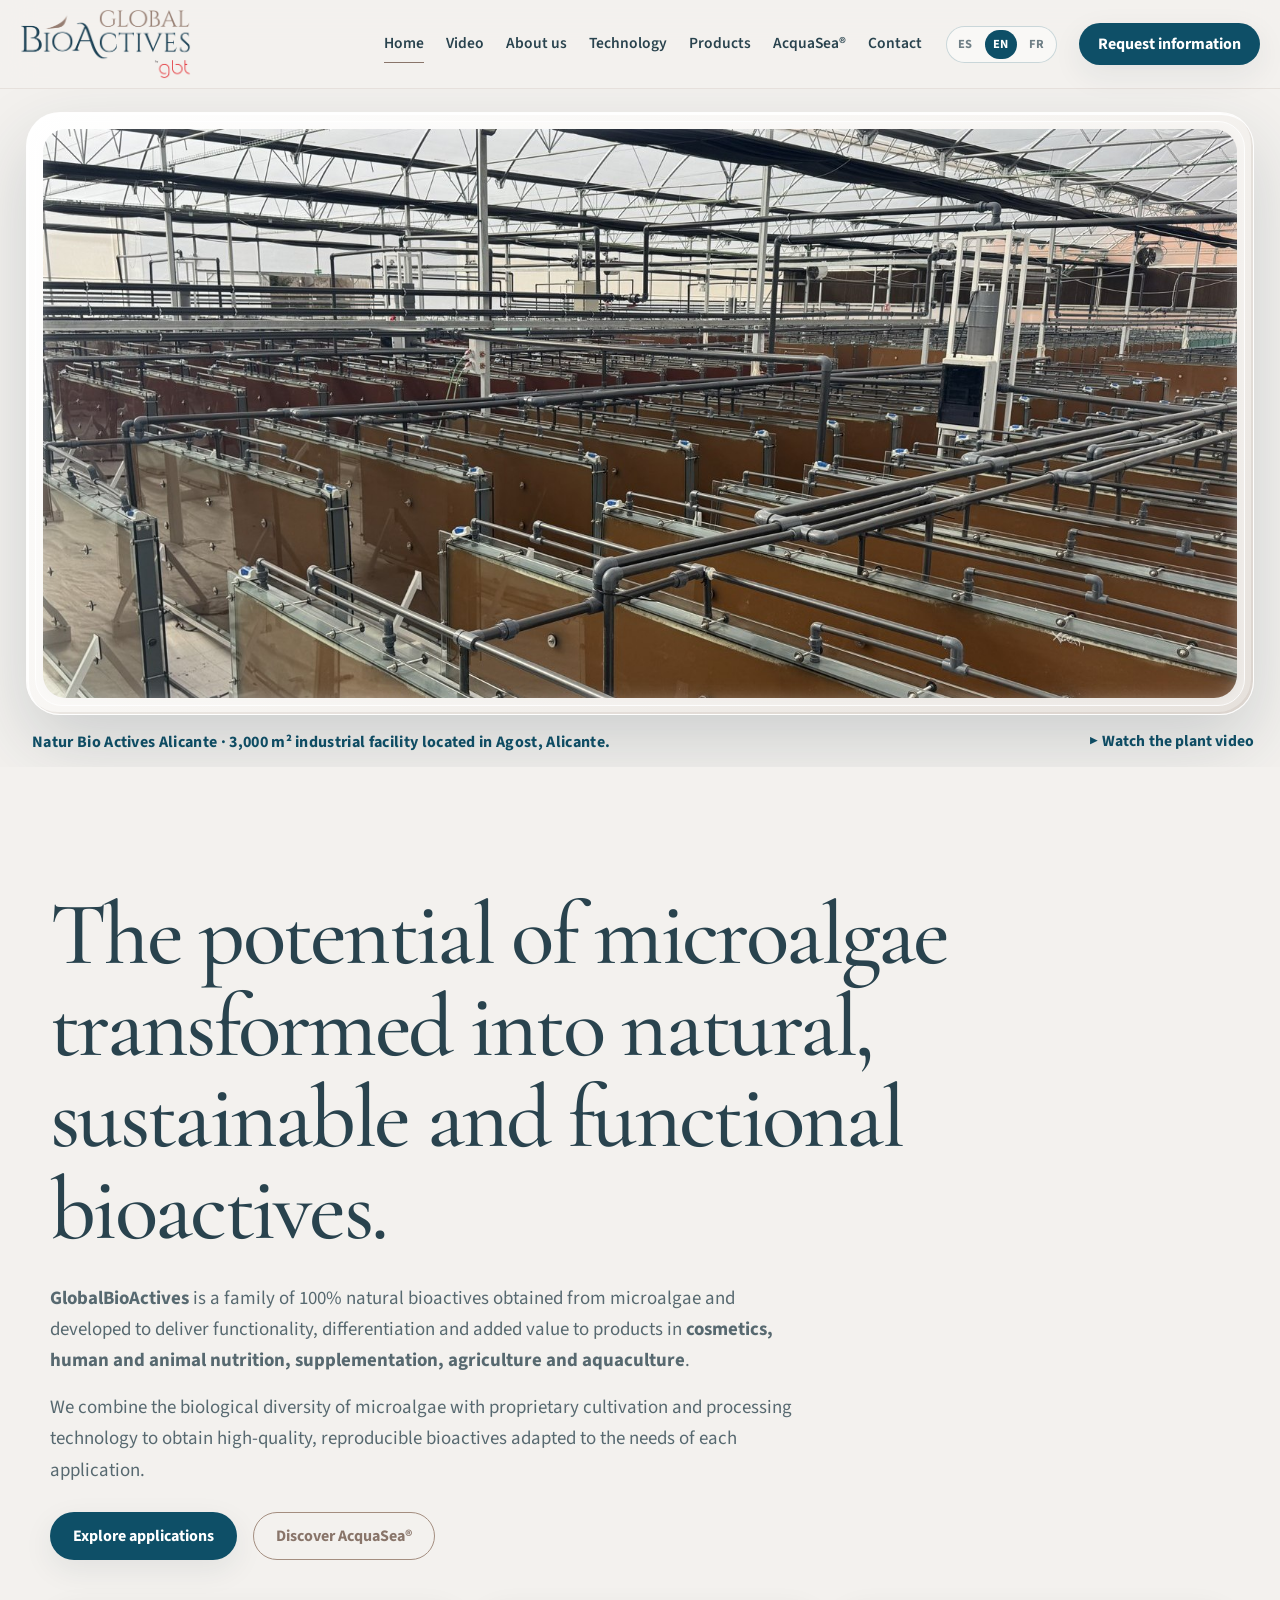
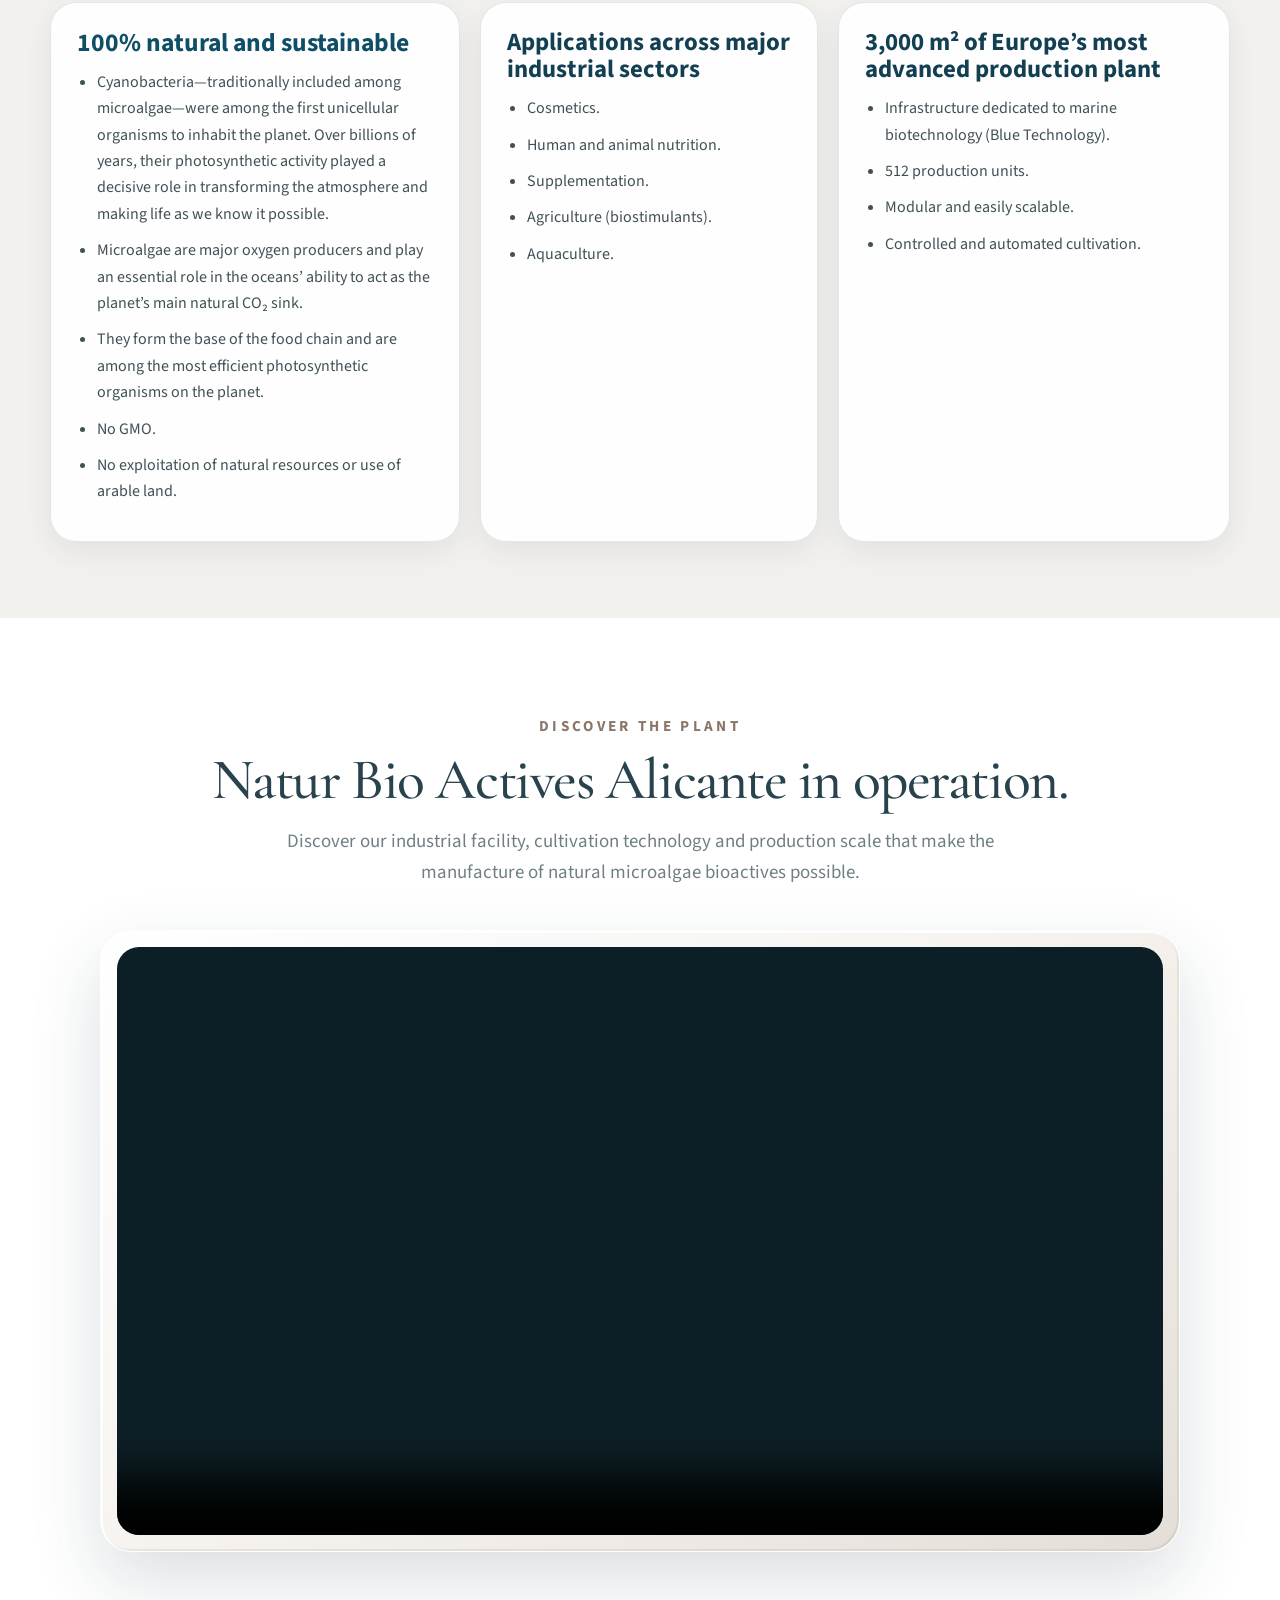
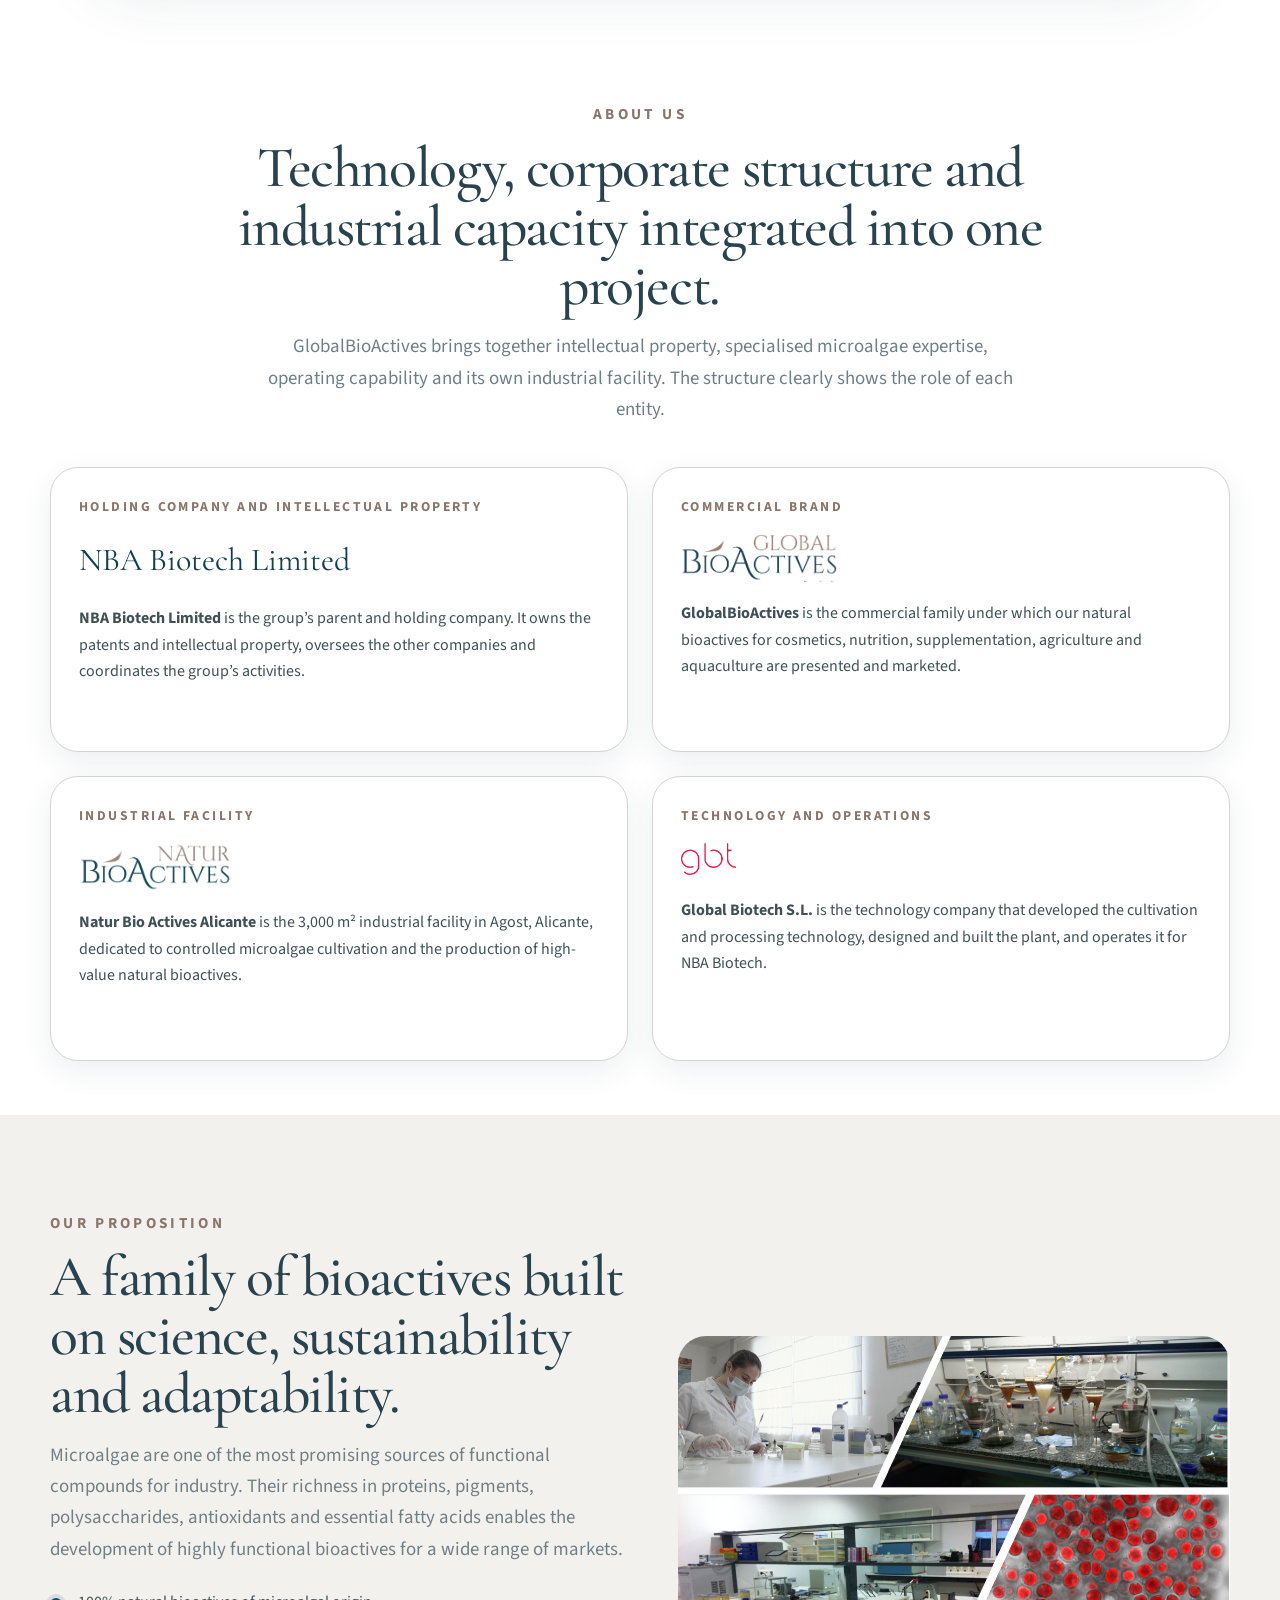
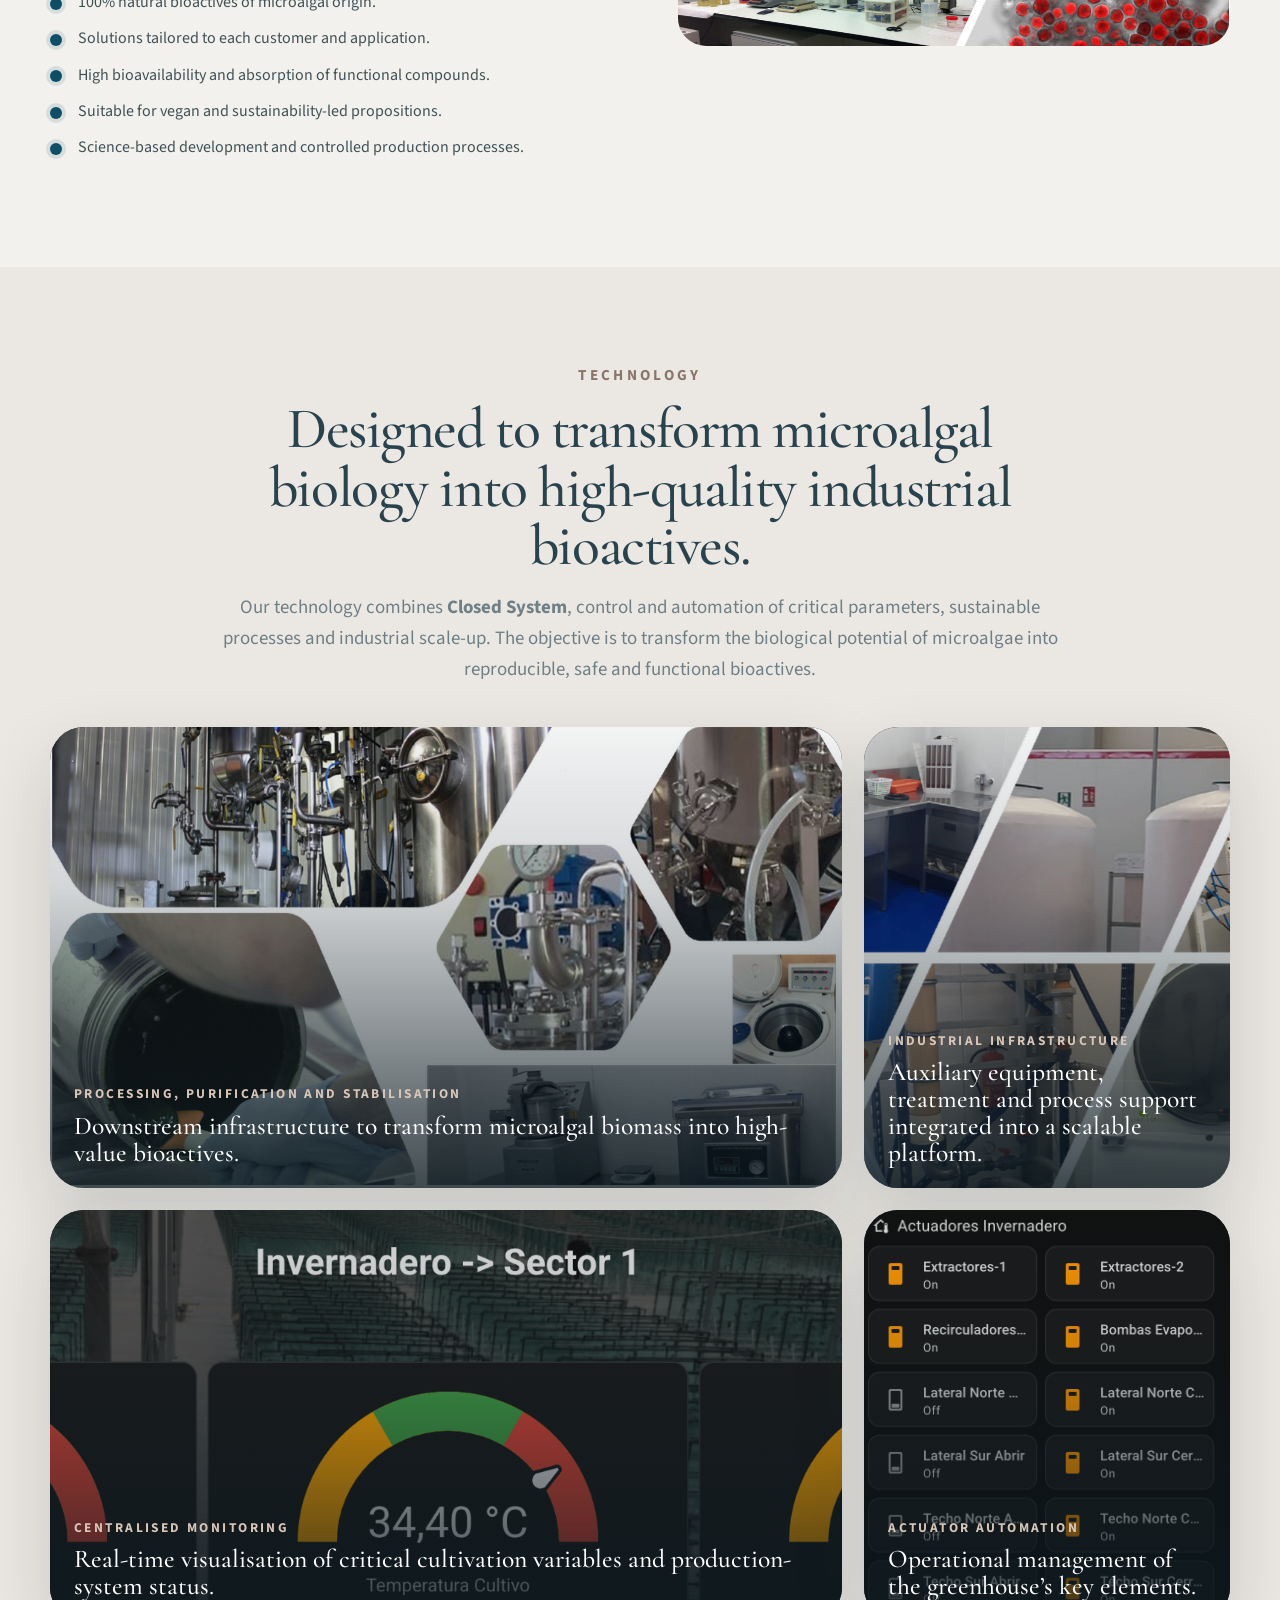
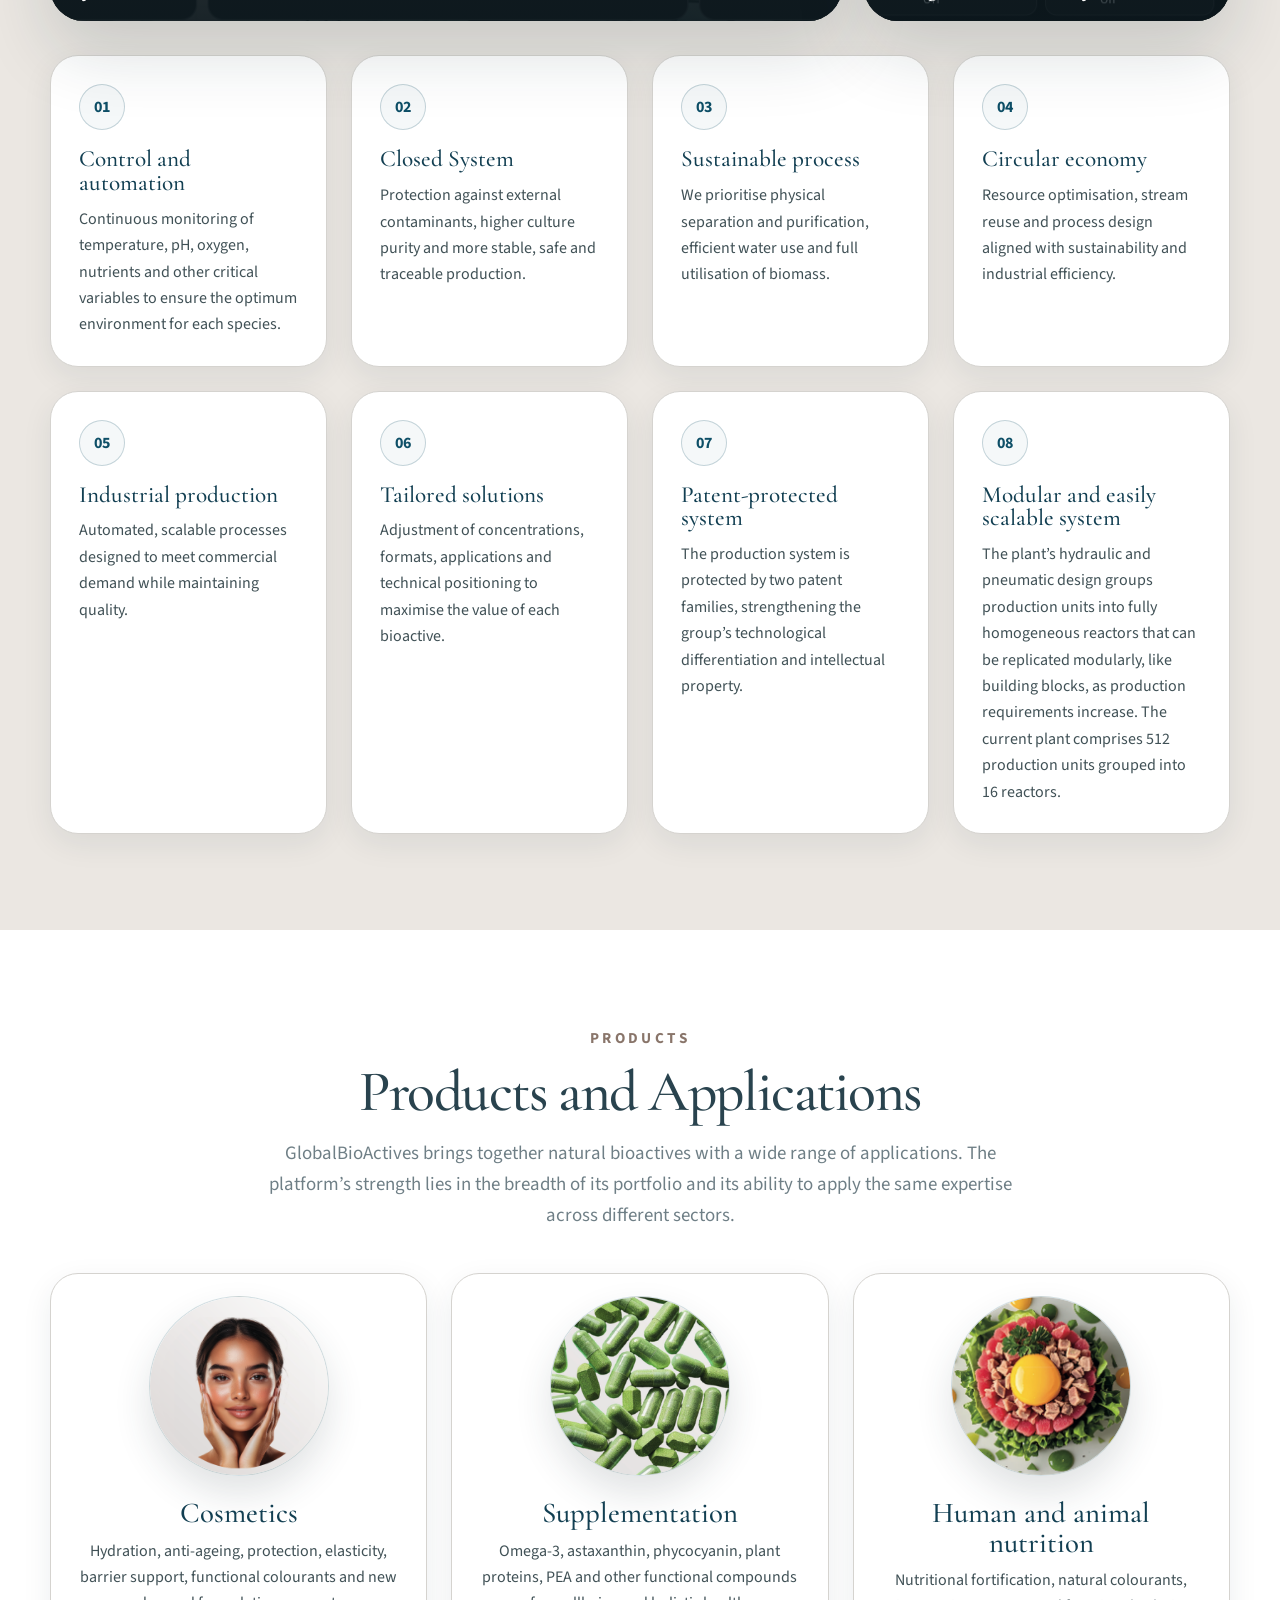
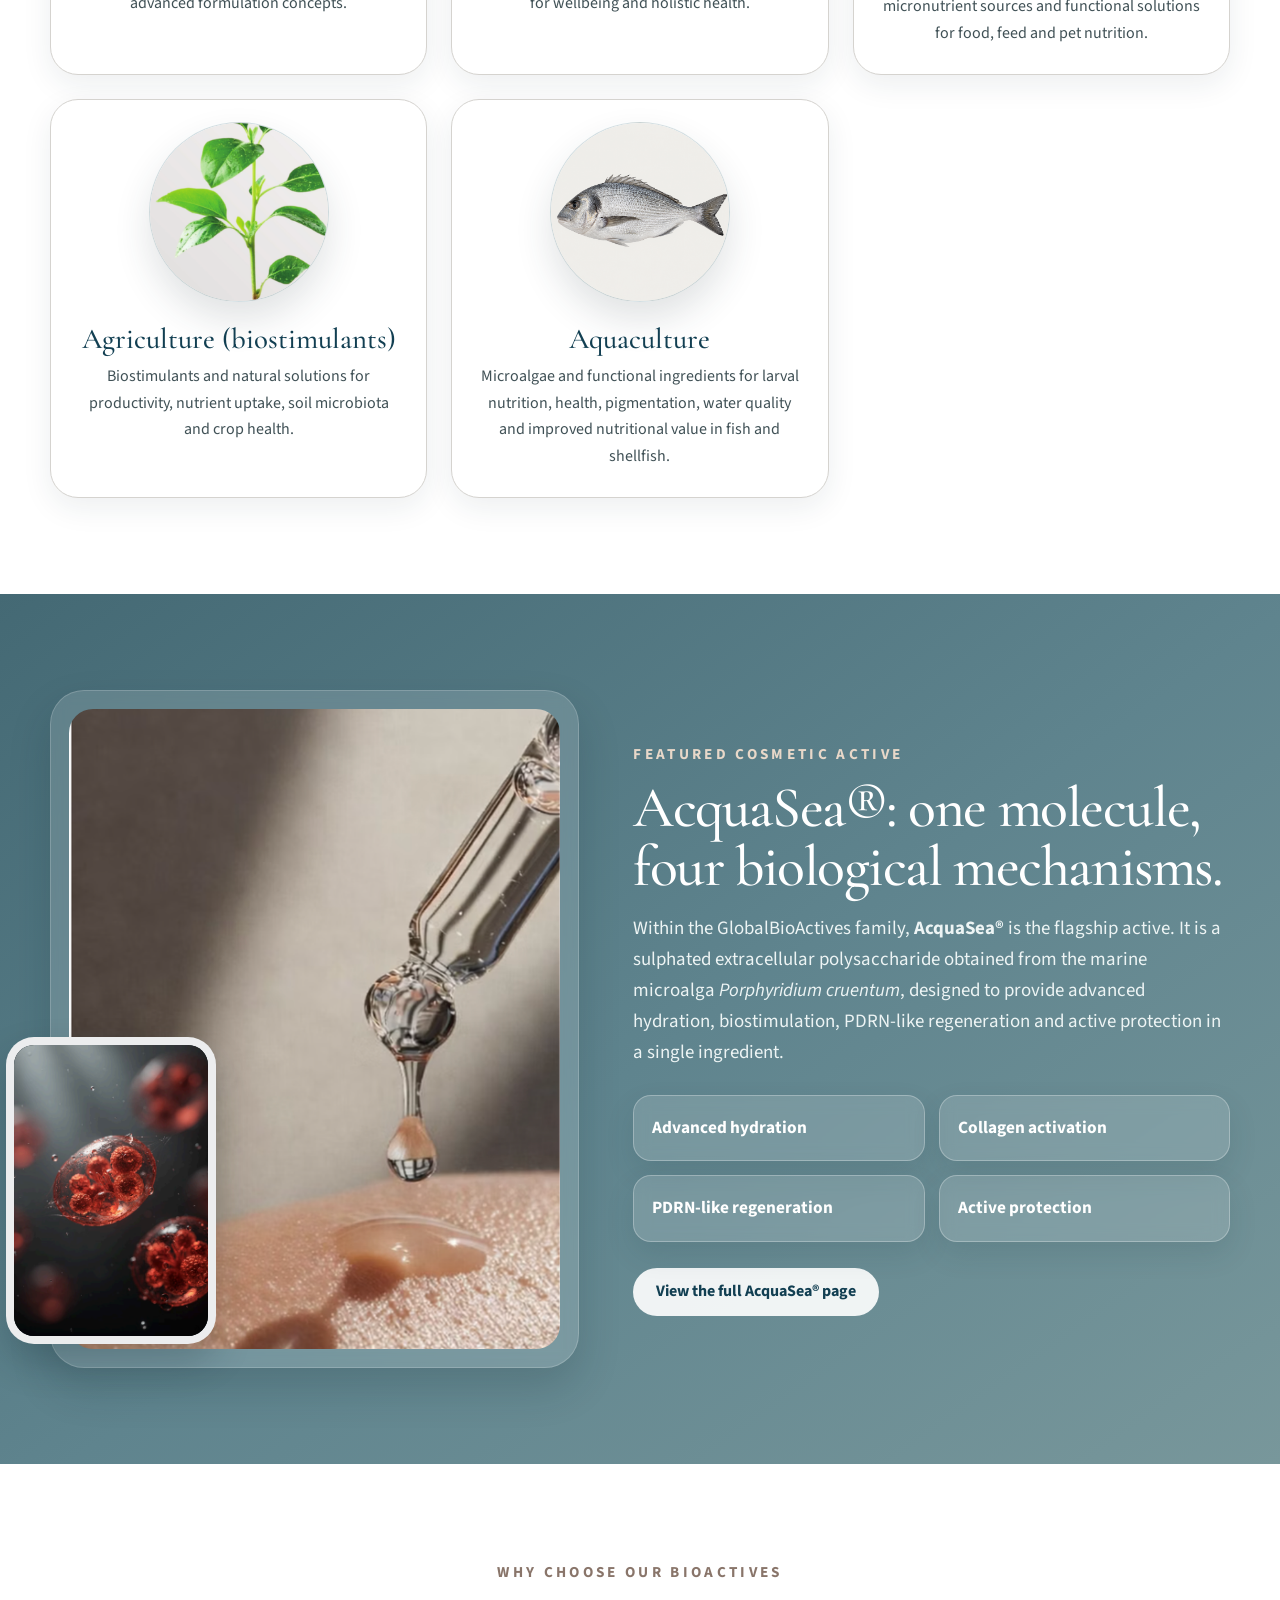
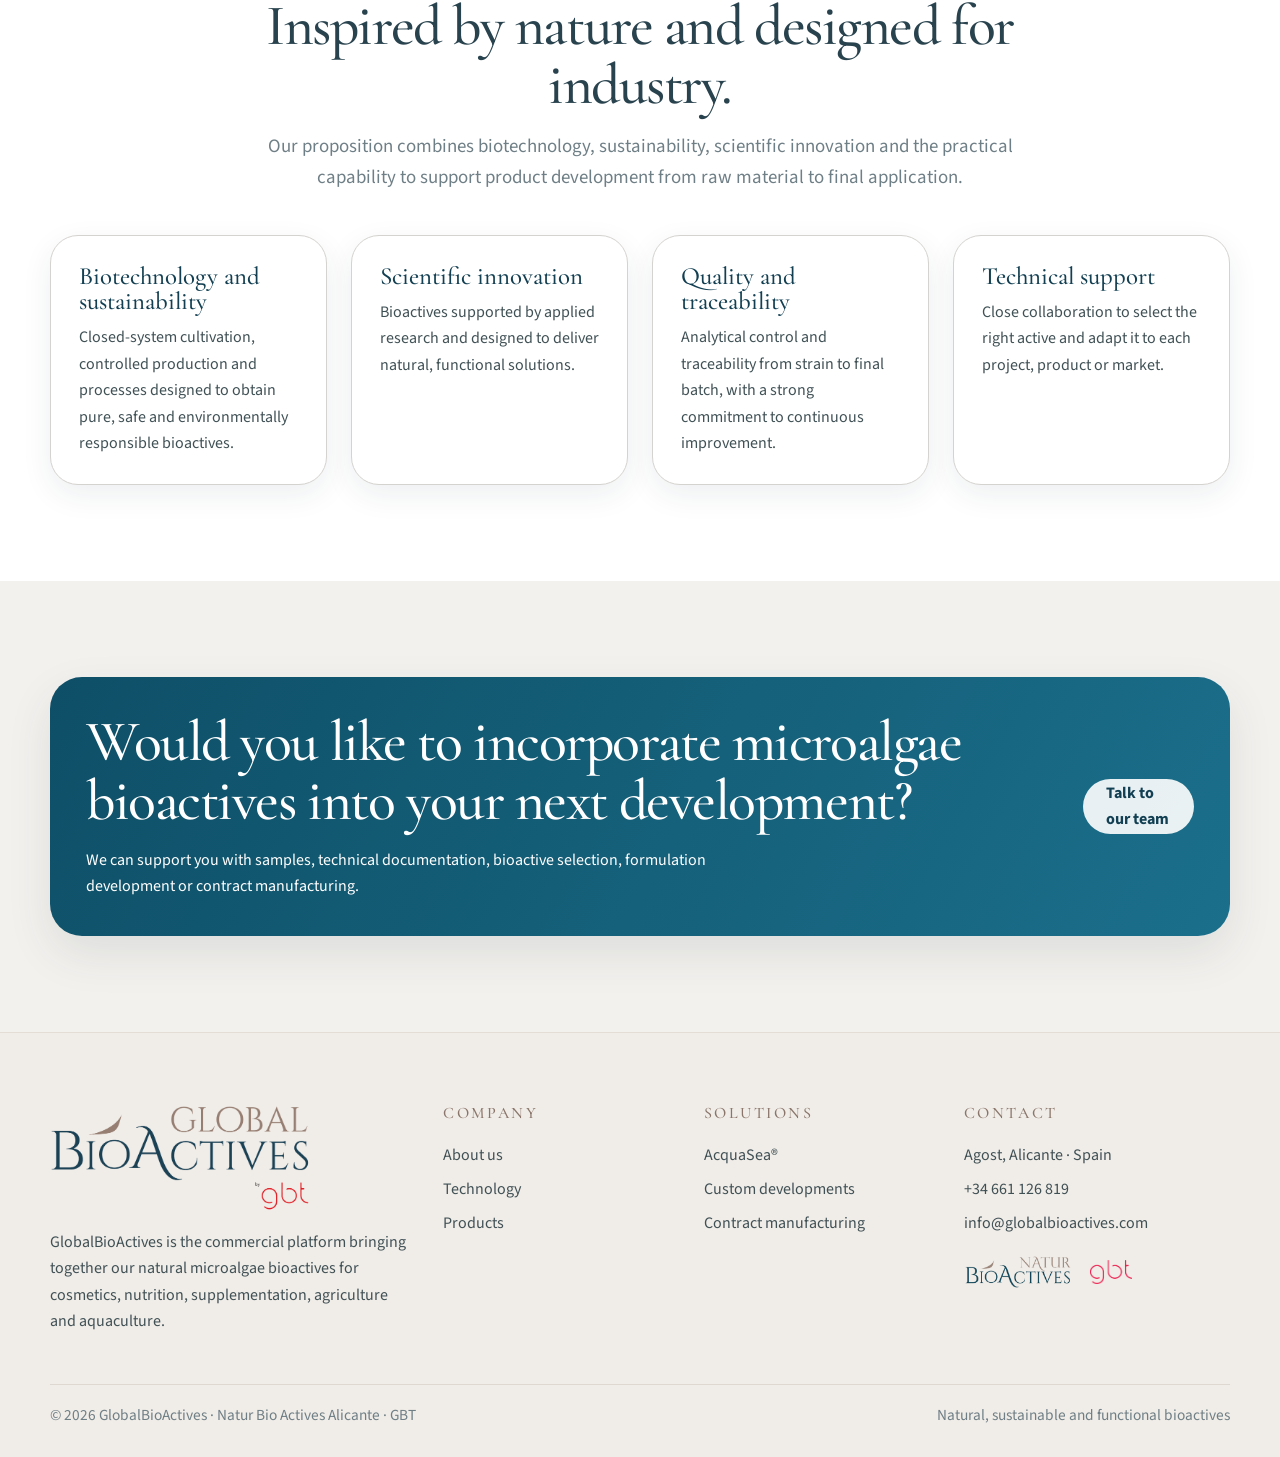
==== en/index.html @ 3f1a665c "Add files via upload" ====
<!DOCTYPE html>

<html lang="en">
<head>
<meta charset="utf-8"/>
<meta content="width=device-width,initial-scale=1" name="viewport"/>
<title>GlobalBioActives | Natural microalgae bioactives</title>
<meta content="GlobalBioActives is a family of 100% natural microalgae bioactives for cosmetics, nutrition, supplementation, agriculture and aquaculture." name="description"/>
<link href="https://fonts.googleapis.com" rel="preconnect"/>
<link crossorigin="" href="https://fonts.gstatic.com" rel="preconnect"/>
<link href="https://fonts.googleapis.com/css2?family=Cormorant+Garamond:wght@400;500;600;700&amp;family=Source+Sans+3:wght@300;400;600;700&amp;display=swap" rel="stylesheet"/>
<link href="../styles.css" rel="stylesheet"/>
<link href="../index.html" hreflang="es" rel="alternate"/><link href="../en/index.html" hreflang="en" rel="alternate"/><link href="../fr/index.html" hreflang="fr" rel="alternate"/></head>
<body>
<header class="site-header">
<div class="nav-wrap">
<a aria-label="GlobalBioActives" class="logo" href="index.html">
<img alt="GlobalBioActives by GBT" src="../assets/logo-globalbioactives.png"/>
</a>
<button aria-label="Abrir menú" class="menu-toggle"><span></span><span></span><span></span></button>
<nav class="main-nav">
<a class="active" href="index.html">Home</a>
<a href="#video-planta">Video</a>
<a href="#quienes-somos">About us</a>
<a href="#tecnologia">Technology</a>
<a href="#aplicaciones">Products</a>
<a href="cosmetica.html">AcquaSea®</a>
<a href="contacto.html">Contact</a>
<div aria-label="Language selector" class="language-switcher"><a href="../index.html">ES</a><a class="active-lang" href="../en/index.html">EN</a><a href="../fr/index.html">FR</a></div><a class="btn btn-primary nav-cta" href="contacto.html">Request information</a>
</nav>
</div>
</header>
<main>
<section aria-label="Natur Bio Actives Alicante" class="opening-photo">
<div class="opening-photo-wrap">
<figure class="opening-figure">
<div class="opening-photo-frame">
<img alt="Vista general de la planta Natur Bio Actives Alicante" src="../img/planta-1-wide.jpg"/>
</div>
<figcaption class="opening-photo-note"><span class="opening-photo-label">Natur Bio Actives Alicante · 3,000 m² industrial facility located in Agost, Alicante.</span><a class="video-link" href="#video-planta">▶ Watch the plant video</a></figcaption>
</figure>
</div>
</section>
<section class="hero">
<div class="hero-inner">
<div class="hero-copy">
<h1>The potential of microalgae transformed into natural, sustainable and functional bioactives.</h1>
<p class="lead"><strong>GlobalBioActives</strong> is a family of 100% natural bioactives obtained from microalgae and developed to deliver functionality, differentiation and added value to products in <strong>cosmetics, human and animal nutrition, supplementation, agriculture and aquaculture</strong>.</p>
<p class="lead">We combine the biological diversity of microalgae with proprietary cultivation and processing technology to obtain high-quality, reproducible bioactives adapted to the needs of each application.</p>
<div class="hero-actions">
<a class="btn btn-primary" href="#aplicaciones">Explore applications</a>
<a class="btn btn-outline-dark" href="cosmetica.html">Discover AcquaSea®</a>
</div>
</div>
<div class="hero-summary">
<article class="summary-card"><h3 class="summary-title summary-title-sans">100% natural and sustainable</h3><ul><li>Cyanobacteria—traditionally included among microalgae—were among the first unicellular organisms to inhabit the planet. Over billions of years, their photosynthetic activity played a decisive role in transforming the atmosphere and making life as we know it possible.</li><li>Microalgae are major oxygen producers and play an essential role in the oceans’ ability to act as the planet’s main natural CO₂ sink.</li><li>They form the base of the food chain and are among the most efficient photosynthetic organisms on the planet.</li><li>No GMO.</li><li>No exploitation of natural resources or use of arable land.</li></ul></article>
<article class="summary-card"><h3 class="summary-title summary-title-sans">Applications across major industrial sectors</h3><ul><li>Cosmetics.</li><li>Human and animal nutrition.</li><li>Supplementation.</li><li>Agriculture (biostimulants).</li><li>Aquaculture.</li></ul></article>
<article class="summary-card summary-card-wide"><h3 class="summary-title summary-title-sans">3,000 m² of Europe’s most advanced production plant</h3><ul><li>Infrastructure dedicated to marine biotechnology (Blue Technology).</li><li>512 production units.</li><li>Modular and easily scalable.</li><li>Controlled and automated cultivation.</li></ul></article>
</div>
</div>
</section>
<section class="section video-section" id="video-planta">
<div class="container">
<div class="section-head center">
<div class="eyebrow">Discover the plant</div>
<h2>Natur Bio Actives Alicante in operation.</h2>
<p class="lead">Discover our industrial facility, cultivation technology and production scale that make the manufacture of natural microalgae bioactives possible.</p>
</div>
<div class="video-frame">
<video controls="" playsinline="" poster="video/poster-planta.jpg" preload="metadata">
<source src="../video/natur-bio-actives-alicante.mp4" type="video/mp4"/>
          Your browser does not support video playback.
        </video>
</div>
</div>
</section>
<section class="section-sm bg-white" id="quienes-somos">
<div class="container">
<div class="section-head center">
<div class="eyebrow">About us</div>
<h2>Technology, corporate structure and industrial capacity integrated into one project.</h2>
<p class="lead">GlobalBioActives brings together intellectual property, specialised microalgae expertise, operating capability and its own industrial facility. The structure clearly shows the role of each entity.</p>
</div>
<div class="brand-ecosystem four-up brand-ordered">
<article class="brand-card">
<div class="mini-label">Holding company and intellectual property</div>
<div class="text-logo">NBA Biotech Limited</div>
<p><strong>NBA Biotech Limited</strong> is the group’s parent and holding company. It owns the patents and intellectual property, oversees the other companies and coordinates the group’s activities.</p>
</article>
<article class="brand-card">
<div class="mini-label">Commercial brand</div>
<img alt="GlobalBioActives" src="../assets/logo-global-wordmark.png"/>
<p><strong>GlobalBioActives</strong> is the commercial family under which our natural bioactives for cosmetics, nutrition, supplementation, agriculture and aquaculture are presented and marketed.</p>
</article>
<article class="brand-card">
<div class="mini-label">Industrial facility</div>
<img alt="Natur BioActives" src="../assets/logo-naturbioactives.png"/>
<p><strong>Natur Bio Actives Alicante</strong> is the 3,000 m² industrial facility in Agost, Alicante, dedicated to controlled microalgae cultivation and the production of high-value natural bioactives.</p>
</article>
<article class="brand-card">
<div class="mini-label">Technology and operations</div>
<img alt="GBT" class="logo-gbt" src="../assets/logo-gbt.png"/>
<p><strong>Global Biotech S.L.</strong> is the technology company that developed the cultivation and processing technology, designed and built the plant, and operates it for NBA Biotech.</p>
</article>
</div>
</div>
</section>
<section class="section">
<div class="container">
<div class="split">
<div>
<div class="eyebrow">Our proposition</div>
<h2>A family of bioactives built on science, sustainability and adaptability.</h2>
<p class="lead">Microalgae are one of the most promising sources of functional compounds for industry. Their richness in proteins, pigments, polysaccharides, antioxidants and essential fatty acids enables the development of highly functional bioactives for a wide range of markets.</p>
<ul class="checks">
<li>100% natural bioactives of microalgal origin.</li>
<li>Solutions tailored to each customer and application.</li>
<li>High bioavailability and absorption of functional compounds.</li>
<li>Suitable for vegan and sustainability-led propositions.</li>
<li>Science-based development and controlled production processes.</li>
</ul>
</div>
<div class="proposal-visual">
<img alt="Laboratorio y capacidades analíticas" src="../img/proposal-lab.png"/>
</div>
</div>
</div>
</section>
<section class="section bg-paper-2" id="tecnologia">
<div class="container">
<div class="section-head center">
<div class="eyebrow">Technology</div>
<h2>Designed to transform microalgal biology into high-quality industrial bioactives.</h2>
<p class="lead">Our technology combines <strong>Closed System</strong>, control and automation of critical parameters, sustainable processes and industrial scale-up. The objective is to transform the biological potential of microalgae into reproducible, safe and functional bioactives.</p>
</div>
<div aria-label="Tecnología, proceso y sistema de control" class="technology-showcase">
<article class="tech-tile tech-tile-process-main">
<img alt="Proceso tecnológico y equipos de procesado" src="../img/process-1.png"/>
<div class="tech-tile-caption"><span>Processing, purification and stabilisation</span><strong>Downstream infrastructure to transform microalgal biomass into high-value bioactives.</strong></div>
</article>
<article class="tech-tile tech-tile-process-secondary">
<img alt="Infraestructura auxiliar y equipos de proceso" src="../img/process-2.png"/>
<div class="tech-tile-caption"><span>Industrial infrastructure</span><strong>Auxiliary equipment, treatment and process support integrated into a scalable platform.</strong></div>
</article>
<article class="tech-tile tech-tile-control-wide">
<img alt="Sistema de control y monitorización del invernadero" src="../img/control-metrics.png"/>
<div class="tech-tile-caption"><span>Centralised monitoring</span><strong>Real-time visualisation of critical cultivation variables and production-system status.</strong></div>
</article>
<article class="tech-tile tech-tile-control-panel">
<img alt="Control de actuadores del invernadero" src="../img/control-1.png"/>
<div class="tech-tile-caption"><span>Actuator automation</span><strong>Operational management of the greenhouse’s key elements.</strong></div>
</article>
</div>
<div class="technology-principles grid grid-4">
<article class="card">
<div class="number">01</div>
<h3>Control and automation</h3>
<p>Continuous monitoring of temperature, pH, oxygen, nutrients and other critical variables to ensure the optimum environment for each species.</p>
</article>
<article class="card">
<div class="number">02</div>
<h3>Closed System</h3>
<p>Protection against external contaminants, higher culture purity and more stable, safe and traceable production.</p>
</article>
<article class="card">
<div class="number">03</div>
<h3>Sustainable process</h3>
<p>We prioritise physical separation and purification, efficient water use and full utilisation of biomass.</p>
</article>
<article class="card">
<div class="number">04</div>
<h3>Circular economy</h3>
<p>Resource optimisation, stream reuse and process design aligned with sustainability and industrial efficiency.</p>
</article>
<article class="card">
<div class="number">05</div>
<h3>Industrial production</h3>
<p>Automated, scalable processes designed to meet commercial demand while maintaining quality.</p>
</article>
<article class="card">
<div class="number">06</div>
<h3>Tailored solutions</h3>
<p>Adjustment of concentrations, formats, applications and technical positioning to maximise the value of each bioactive.</p>
</article>
<article class="card">
<div class="number">07</div>
<h3>Patent-protected system</h3>
<p>The production system is protected by two patent families, strengthening the group’s technological differentiation and intellectual property.</p>
</article>
<article class="card">
<div class="number">08</div>
<h3>Modular and easily scalable system</h3>
<p>The plant’s hydraulic and pneumatic design groups production units into fully homogeneous reactors that can be replicated modularly, like building blocks, as production requirements increase. The current plant comprises 512 production units grouped into 16 reactors.</p>
</article>
</div>
</div>
</section>
<section class="section bg-white" id="aplicaciones">
<div class="container">
<div class="section-head center">
<div class="eyebrow">Products</div>
<h2>Products and Applications</h2>
<p class="lead">GlobalBioActives brings together natural bioactives with a wide range of applications. The platform’s strength lies in the breadth of its portfolio and its ability to apply the same expertise across different sectors.</p>
</div>
<div class="applications-grid">
<article class="card app-card">
<div class="app-badge"><img alt="Aplicación cosmética" src="../assets/app-cosmetic.png"/></div>
<h3>Cosmetics</h3>
<p>Hydration, anti-ageing, protection, elasticity, barrier support, functional colourants and new advanced formulation concepts.</p>
</article>
<article class="card app-card">
<div class="app-badge"><img alt="Aplicación en suplementación" src="../assets/app-supplementation.png"/></div>
<h3>Supplementation</h3>
<p>Omega-3, astaxanthin, phycocyanin, plant proteins, PEA and other functional compounds for wellbeing and holistic health.</p>
</article>
<article class="card app-card">
<div class="app-badge"><img alt="Aplicación en alimentación humana y animal" src="../assets/app-food-animal.png"/></div>
<h3>Human and animal nutrition</h3>
<p>Nutritional fortification, natural colourants, micronutrient sources and functional solutions for food, feed and pet nutrition.</p>
</article>
<article class="card app-card">
<div class="app-badge"><img alt="Aplicación en agricultura" src="../assets/app-agriculture.png"/></div>
<h3>Agriculture (biostimulants)</h3>
<p>Biostimulants and natural solutions for productivity, nutrient uptake, soil microbiota and crop health.</p>
</article>
<article class="card app-card">
<div class="app-badge"><img alt="Aplicación en acuicultura" src="../assets/app-aquaculture.png"/></div>
<h3>Aquaculture</h3>
<p>Microalgae and functional ingredients for larval nutrition, health, pigmentation, water quality and improved nutritional value in fish and shellfish.</p>
</article>
</div>
</div>
</section>
<section class="section bg-dark acqua-section">
<div class="container">
<div class="split reverse acqua-highlight">
<div class="acqua-visual">
<div class="acqua-product-frame"><img alt="Aplicación cosmética premium basada en AcquaSea" src="../img/serum-dropper.png"/></div>
<div class="acqua-cell-inset"><img alt="Visual conceptual de Porphyridium cruentum" src="../img/red-cell.png"/></div>
</div>
<div>
<div class="eyebrow">Featured cosmetic active</div>
<h2>AcquaSea®: one molecule, four biological mechanisms.</h2>
<p class="lead">Within the GlobalBioActives family, <strong>AcquaSea®</strong> is the flagship active. It is a sulphated extracellular polysaccharide obtained from the marine microalga <em>Porphyridium cruentum</em>, designed to provide advanced hydration, biostimulation, PDRN-like regeneration and active protection in a single ingredient.</p>
<div class="eps-actions">
<div class="eps-action"><strong>Advanced hydration</strong></div>
<div class="eps-action"><strong>Collagen activation</strong></div>
<div class="eps-action"><strong>PDRN-like regeneration</strong></div>
<div class="eps-action"><strong>Active protection</strong></div>
</div>
<div class="hero-actions">
<a class="btn btn-light" href="cosmetica.html">View the full AcquaSea® page</a>
</div>
</div>
</div>
</div>
</section>
<section class="section bg-white">
<div class="container">
<div class="section-head center">
<div class="eyebrow">Why choose our bioactives</div>
<h2>Inspired by nature and designed for industry.</h2>
<p class="lead">Our proposition combines biotechnology, sustainability, scientific innovation and the practical capability to support product development from raw material to final application.</p>
</div>
<div class="grid grid-4">
<article class="card mini-card"><h3>Biotechnology and sustainability</h3><p>Closed-system cultivation, controlled production and processes designed to obtain pure, safe and environmentally responsible bioactives.</p></article>
<article class="card mini-card"><h3>Scientific innovation</h3><p>Bioactives supported by applied research and designed to deliver natural, functional solutions.</p></article>
<article class="card mini-card"><h3>Quality and traceability</h3><p>Analytical control and traceability from strain to final batch, with a strong commitment to continuous improvement.</p></article>
<article class="card mini-card"><h3>Technical support</h3><p>Close collaboration to select the right active and adapt it to each project, product or market.</p></article>
</div>
</div>
</section>
<section class="section">
<div class="container">
<div class="cta">
<div>
<h2>Would you like to incorporate microalgae bioactives into your next development?</h2>
<p>We can support you with samples, technical documentation, bioactive selection, formulation development or contract manufacturing.</p>
</div>
<a class="btn btn-light" href="contacto.html">Talk to our team</a>
</div>
</div>
</section>
</main>
<footer class="site-footer">
<div class="container">
<div class="footer-grid">
<div>
<div class="footer-logo"><img alt="GlobalBioActives by gbt" src="../assets/logo-globalbioactives.png"/></div>
<p>GlobalBioActives is the commercial platform bringing together our natural microalgae bioactives for cosmetics, nutrition, supplementation, agriculture and aquaculture.</p>
</div>
<div>
<h4>Company</h4>
<a href="#quienes-somos">About us</a>
<a href="#tecnologia">Technology</a>
<a href="#aplicaciones">Products</a>
</div>
<div>
<h4>Solutions</h4>
<a href="cosmetica.html">AcquaSea®</a>
<a href="contacto.html">Custom developments</a>
<a href="contacto.html">Contract manufacturing</a>
</div>
<div class="footer-contact">
<h4>Contact</h4>
<a class="footer-line" href="#">Agost, Alicante · Spain</a>
<a class="footer-line" href="tel:+34661126819">+34 661 126 819</a>
<a class="footer-line" href="mailto:info@globalbioactives.com">info@globalbioactives.com</a>
<div class="footer-partners footer-partners-right">
<img alt="Natur BioActives" src="../assets/logo-naturbioactives.png"/>
<img alt="GBT" class="logo-gbt" src="../assets/logo-gbt.png"/>
</div>
</div>
</div>
<div class="footer-bottom">
<span>© 2026 GlobalBioActives · Natur Bio Actives Alicante · GBT</span>
<span>Natural, sustainable and functional bioactives</span>
</div>
</div>
</footer>
<script src="../script.js"></script>
</body>
</html>
---- styles.css ----
:root{
  --paper:#f3f1ee;
  --paper-2:#ebe7e2;
  --white:#ffffff;
  --teal:#0e4f67;
  --teal-deep:#123f52;
  --taupe:#a48e80;
  --taupe-deep:#89756a;
  --text:#405156;
  --heading:#29434e;
  --muted:#6f7f86;
  --line:#d5d3cf;
  --red:#e22429;
  --shadow:0 18px 45px rgba(31,56,66,.10);
  --shadow-soft:0 10px 30px rgba(31,56,66,.08);
  --radius:24px;
  --radius-sm:16px;
  --max:1180px;
}
*{box-sizing:border-box}
html{scroll-behavior:smooth}
body{margin:0;font-family:"Source Sans 3",Arial,sans-serif;background:var(--paper);color:var(--text);line-height:1.65}
a{text-decoration:none;color:inherit}
img{max-width:100%;display:block}
h1,h2,h3,h4{margin:0 0 16px;font-family:"Cormorant Garamond",Georgia,serif;color:var(--heading);line-height:1.02;font-weight:500}
h1{font-size:clamp(3.2rem,7vw,6rem);letter-spacing:-.03em}
h2{font-size:clamp(2.5rem,4.5vw,4.2rem);letter-spacing:-.025em}
h3{font-size:2rem}
h4{font-size:1.25rem}
p{margin:0 0 16px;color:var(--text)}
strong{font-weight:700}
small{font-size:.9rem}
.container{width:min(var(--max),calc(100% - 48px));margin:auto}
.section{padding:96px 0}
.section-sm{padding:54px 0}
.bg-white{background:var(--white)}
.bg-paper-2{background:var(--paper-2)}
.bg-dark{background:linear-gradient(160deg,#133f4d,#0a2f3e);color:#eef4f6}
.bg-dark h2,.bg-dark h3{color:#fff}
.bg-dark p,.bg-dark li{color:#d4e2e7}
.lead{font-size:1.18rem;color:var(--muted);max-width:760px}
.eyebrow{font-size:.95rem;letter-spacing:.22em;text-transform:uppercase;color:var(--taupe-deep);font-weight:700;margin-bottom:12px}
.section-head{max-width:860px;margin-bottom:42px}
.section-head.center{text-align:center;margin-left:auto;margin-right:auto}
.section-head.center .lead{margin-left:auto;margin-right:auto}

.site-header{position:fixed;top:0;left:0;right:0;z-index:100;background:rgba(243,241,238,.92);backdrop-filter:blur(16px);border-bottom:1px solid rgba(165,149,138,.18)}
.nav-wrap{width:min(1280px,calc(100% - 40px));height:88px;margin:auto;display:flex;align-items:center;justify-content:space-between;gap:24px}
.logo{display:flex;align-items:center;gap:14px;min-width:0}
.logo img{width:260px;max-width:46vw;height:auto}
.logo-tag{display:flex;flex-direction:column;gap:2px;font-size:.86rem;color:var(--muted)}
.logo-tag strong{font-size:.96rem;color:var(--taupe-deep);letter-spacing:.08em;text-transform:uppercase}
.main-nav{display:flex;align-items:center;gap:26px;font-size:1rem;font-weight:600;color:var(--heading)}
.main-nav a{position:relative}
.main-nav a:not(.btn):after{content:"";position:absolute;left:0;bottom:-6px;width:0;height:1px;background:var(--taupe-deep);transition:.25s}
.main-nav a:hover:after,.main-nav a.active:after{width:100%}
.menu-toggle{display:none;background:none;border:0;padding:8px}
.menu-toggle span{display:block;width:24px;height:2px;background:var(--heading);margin:5px 0}

.btn{display:inline-flex;align-items:center;justify-content:center;gap:10px;min-height:48px;padding:0 22px;border-radius:999px;border:1px solid transparent;font-size:1rem;font-weight:700;transition:.22s ease}
.btn:hover{transform:translateY(-2px)}
.btn-primary{background:var(--teal);color:#fff;box-shadow:var(--shadow-soft)}
.btn-secondary{background:var(--taupe);color:#fff}
.btn-light{background:rgba(255,255,255,.9);color:var(--teal-deep)}
.btn-outline{border-color:rgba(255,255,255,.6);color:#fff}
.btn-outline-dark{border-color:var(--taupe);color:var(--taupe-deep);background:transparent}
.nav-cta{min-height:42px;padding:0 18px}

.hero,.page-hero{position:relative;overflow:hidden;padding-top:88px}
.hero{min-height:100vh;background:linear-gradient(110deg,rgba(243,241,238,.92) 0%,rgba(243,241,238,.88) 45%,rgba(243,241,238,.55) 100%),url('img/planta-1-wide.jpg') center/cover no-repeat;display:flex;align-items:center}
.page-hero{min-height:76vh;background:linear-gradient(120deg,rgba(243,241,238,.95),rgba(243,241,238,.74)),url('img/planta-2-wide.jpg') center/cover no-repeat;display:flex;align-items:center}
.hero-inner{width:min(var(--max),calc(100% - 48px));margin:auto;padding:72px 0 92px;position:relative;z-index:2}
.hero-grid{display:grid;grid-template-columns:minmax(0,1.15fr) minmax(360px,.85fr);gap:52px;align-items:center}
.hero-brand{max-width:560px;margin-bottom:20px}
.hero-kicker{font-size:1.08rem;color:var(--teal);font-weight:700;letter-spacing:.04em;margin-bottom:12px}
.hero p.lead{color:#576970;max-width:760px}
.hero-actions{display:flex;gap:16px;flex-wrap:wrap;margin-top:26px}
.hero-panel{background:rgba(255,255,255,.72);border:1px solid rgba(14,79,103,.16);backdrop-filter:blur(8px);border-radius:32px;padding:28px;box-shadow:var(--shadow)}
.hero-panel h3{font-size:2.15rem;color:var(--teal-deep)}
.hero-panel ul{padding-left:18px;margin:18px 0 0}
.hero-panel li{margin-bottom:8px;color:var(--text)}
.breadcrumb{font-size:.95rem;color:var(--muted);margin-bottom:10px}

.stat-row{display:grid;grid-template-columns:repeat(4,1fr);gap:18px;margin-top:38px}
.stat-card{background:rgba(255,255,255,.82);border:1px solid rgba(165,149,138,.18);border-radius:22px;padding:18px 18px 16px;box-shadow:var(--shadow-soft)}
.stat-card strong{display:block;font-size:2rem;line-height:1;color:var(--teal);margin-bottom:8px}
.stat-card span{display:block;color:var(--muted);font-size:.98rem}

.brand-ecosystem{display:grid;grid-template-columns:repeat(3,1fr);gap:24px}
.brand-card{background:var(--white);border:1px solid var(--line);border-radius:28px;padding:28px;box-shadow:var(--shadow-soft)}
.brand-card .mini-label{font-size:.85rem;letter-spacing:.18em;text-transform:uppercase;color:var(--taupe-deep);font-weight:700;margin-bottom:16px}
.brand-card img{height:52px;width:auto;object-fit:contain;margin-bottom:18px}
.brand-card img.logo-gbt{height:24px;width:auto}
.brand-card p{margin-bottom:0}

.split{display:grid;grid-template-columns:minmax(0,1.02fr) minmax(0,.98fr);gap:54px;align-items:center}
.split.reverse{grid-template-columns:minmax(0,.94fr) minmax(0,1.06fr)}
.image-frame{background:var(--white);padding:18px;border-radius:34px;box-shadow:var(--shadow);border:1px solid rgba(165,149,138,.14)}
.image-frame img{border-radius:24px;width:100%;object-fit:cover}
.checks{list-style:none;padding:0;margin:24px 0 0}
.checks li{padding-left:28px;position:relative;margin-bottom:10px}
.checks li:before{content:"";position:absolute;left:0;top:.55em;width:12px;height:12px;border-radius:50%;background:var(--teal);box-shadow:0 0 0 4px rgba(14,79,103,.12)}

.grid{display:grid;gap:24px}
.grid-2{grid-template-columns:repeat(2,1fr)}
.grid-3{grid-template-columns:repeat(3,1fr)}
.grid-4{grid-template-columns:repeat(4,1fr)}
.card{background:var(--white);border:1px solid var(--line);border-radius:28px;padding:28px;box-shadow:var(--shadow-soft)}
.card h3{font-size:1.8rem;margin-bottom:10px;color:var(--teal-deep)}
.card p{margin-bottom:0}
.number{display:inline-flex;align-items:center;justify-content:center;width:46px;height:46px;border-radius:50%;border:1px solid rgba(14,79,103,.22);color:var(--teal);font-size:1rem;font-weight:700;margin-bottom:18px;background:rgba(14,79,103,.04)}

.sector-card{text-align:center;padding-top:22px}
.sector-badge{width:126px;height:126px;border-radius:50%;margin:0 auto 20px;border:1.5px solid rgba(14,79,103,.28);display:flex;align-items:center;justify-content:center;background:linear-gradient(180deg,#fff, #f4f6f7);box-shadow:0 22px 35px rgba(44,60,65,.12)}
.sector-badge span{width:102px;height:102px;border-radius:50%;display:flex;align-items:center;justify-content:center;font-size:1.05rem;font-weight:700;color:var(--teal);border:1px solid rgba(164,142,128,.25);background:#fff;padding:14px;line-height:1.15}
.sector-card p{font-size:1rem;color:var(--muted)}

.metric-grid{display:grid;grid-template-columns:repeat(4,1fr);gap:20px}
.metric{background:rgba(255,255,255,.08);border:1px solid rgba(255,255,255,.16);border-radius:26px;padding:24px}
.metric strong{display:block;font-size:2.4rem;line-height:1;margin-bottom:10px;color:#fff;font-family:"Cormorant Garamond",Georgia,serif}
.metric span{display:block;color:#dce8ec;font-size:1rem}
.metric.light{background:var(--white);border:1px solid var(--line);box-shadow:var(--shadow-soft)}
.metric.light strong{color:var(--teal)}
.metric.light span{color:var(--muted)}

.callout{background:var(--white);border:1px solid rgba(165,149,138,.2);border-left:4px solid var(--taupe);padding:18px 20px;border-radius:18px;color:var(--text)}
.compare{width:100%;border-collapse:separate;border-spacing:0;background:var(--white);border:1px solid var(--line);border-radius:26px;overflow:hidden;box-shadow:var(--shadow-soft)}
.compare th,.compare td{padding:18px 20px;text-align:left;border-bottom:1px solid var(--line)}
.compare th{background:#f7f5f2;color:var(--taupe-deep);font-size:1rem}
.compare tr:last-child td{border-bottom:0}
.compare td:last-child{font-weight:600;color:var(--teal-deep)}

.logo-showcase{display:flex;align-items:center;gap:16px;flex-wrap:wrap;margin-top:18px}
.logo-showcase img{height:46px;width:auto;object-fit:contain}
.logo-showcase img.logo-gbt{height:22px;width:auto}

.cta{display:flex;justify-content:space-between;align-items:center;gap:28px;padding:36px;border-radius:32px;background:linear-gradient(120deg,var(--teal),#1b6f8b);box-shadow:var(--shadow)}
.cta h2,.cta p{color:#fff}
.cta p{margin-bottom:0;max-width:680px}

.contact-layout{display:grid;grid-template-columns:minmax(0,.95fr) minmax(0,1.05fr);gap:40px;align-items:start}
.contact-card{background:var(--white);border:1px solid var(--line);border-radius:30px;padding:30px;box-shadow:var(--shadow-soft)}
.contact-form h3,.contact-card h3{font-size:2rem;color:var(--teal-deep)}
.field-grid{display:grid;grid-template-columns:repeat(2,1fr);gap:16px}
.field{margin-bottom:16px}
.field label{display:block;font-size:.96rem;font-weight:700;color:var(--heading);margin-bottom:6px}
.field input,.field select,.field textarea{width:100%;padding:14px 16px;border-radius:16px;border:1px solid var(--line);background:#fbfaf8;font:inherit;color:var(--text)}
.field textarea{min-height:140px;resize:vertical}
.privacy{display:flex;gap:10px;align-items:flex-start;font-size:.94rem;color:var(--muted);margin-top:4px}
.privacy input{margin-top:4px}
.contact-list{display:grid;gap:16px;margin-top:24px}
.contact-item{background:var(--white);border:1px solid var(--line);border-radius:22px;padding:18px 20px}
.contact-item strong{display:block;color:var(--teal-deep);font-size:1.04rem;margin-bottom:4px}

.site-footer{background:#f0ece7;border-top:1px solid rgba(165,149,138,.18);padding:72px 0 28px}
.footer-grid{display:grid;grid-template-columns:1.35fr .85fr .85fr 1fr;gap:34px}
.footer-logo img{width:260px;max-width:100%;height:auto;margin-bottom:18px}
.footer-partners{display:flex;gap:18px;align-items:center;flex-wrap:wrap;margin-top:20px}
.footer-partners img{height:34px;width:auto;object-fit:contain}
.footer-partners img.logo-gbt{height:18px;width:auto}
.site-footer h4{font-size:1rem;letter-spacing:.16em;text-transform:uppercase;color:var(--taupe-deep);margin-bottom:14px}
.site-footer a,.site-footer p{color:var(--text);font-size:1rem}
.site-footer a{display:block;margin:10px 0}
.footer-bottom{margin-top:34px;padding-top:18px;border-top:1px solid rgba(165,149,138,.24);display:flex;justify-content:space-between;gap:16px;flex-wrap:wrap;color:var(--muted);font-size:.96rem}

@media (max-width: 1050px){
  .hero-grid,.brand-ecosystem,.grid-4,.grid-3,.contact-layout,.footer-grid,.metric-grid,.stat-row{grid-template-columns:repeat(2,1fr)}
  .split,.split.reverse{grid-template-columns:1fr}
}
@media (max-width: 900px){
  .main-nav{display:none;position:absolute;top:88px;left:0;right:0;padding:24px;background:rgba(243,241,238,.98);border-bottom:1px solid rgba(165,149,138,.18);flex-direction:column;align-items:flex-start}
  .main-nav.open{display:flex}
  .menu-toggle{display:block}
  .logo img{width:210px;max-width:54vw}
  .hero,.page-hero{min-height:auto}
  .hero-inner{padding:48px 0 70px}
  .hero-grid,.brand-ecosystem,.grid-4,.grid-3,.grid-2,.contact-layout,.footer-grid,.metric-grid,.field-grid,.stat-row{grid-template-columns:1fr}
}
@media (max-width: 600px){
  body{font-size:17px}
  .container,.hero-inner{width:min(100% - 28px,var(--max))}
  .nav-wrap{width:calc(100% - 28px);height:80px}
  .site-header{backdrop-filter:blur(12px)}
  .logo img{width:170px}
  .section{padding:72px 0}
  .card,.brand-card,.contact-card,.hero-panel{padding:24px}
  .image-frame{padding:14px;border-radius:24px}
  .image-frame img{border-radius:18px}
  .cta{flex-direction:column;align-items:flex-start;padding:28px}
  .metric strong{font-size:2rem}
  .footer-bottom{flex-direction:column}
}

/* Extended sections for v3 */
.four-up{grid-template-columns:repeat(4,1fr)}
.text-logo{font-family:"Cormorant Garamond",Georgia,serif;font-size:2rem;color:var(--teal-deep);margin-bottom:18px}
.mini-card h3{font-size:1.55rem;margin-bottom:10px}
.text-center{text-align:center}
.glass-card{background:rgba(255,255,255,.12);border-color:rgba(255,255,255,.18)}
.light-checks li:before{background:#fff;box-shadow:0 0 0 4px rgba(255,255,255,.14)}
.tag-chip{display:inline-flex;align-items:center;min-height:38px;padding:0 16px;border-radius:999px;background:#df8d27;color:#fff;font-size:.92rem;font-weight:700;letter-spacing:.05em;text-transform:uppercase;margin-bottom:18px}
.benefit-inline{font-size:1.12rem;color:var(--taupe-deep);font-weight:700;display:flex;gap:12px;flex-wrap:wrap;margin:20px 0 14px}
.benefit-inline span{color:#d18d3e}
.mini-feature{padding:14px 0;border-bottom:1px solid rgba(14,79,103,.10)}
.mini-feature:last-child{border-bottom:0;padding-bottom:0}
.mini-feature strong{display:block;color:var(--teal-deep);margin-bottom:4px}
.mini-feature span{display:block;color:var(--text)}
.grid-5{grid-template-columns:repeat(5,1fr)}
.process-grid{gap:18px}
.process-card{padding:22px}
.process-card h4{font-size:1.15rem;margin-bottom:8px;color:var(--teal-deep)}
.icon-row{display:flex;gap:16px;flex-wrap:wrap;justify-content:center;margin-top:26px}
.icon-row.wrap-left{justify-content:flex-start}
.icon-pill{padding:12px 18px;border-radius:999px;background:var(--white);border:1px solid var(--line);box-shadow:var(--shadow-soft);font-weight:600;color:var(--teal-deep)}
.detail-list{list-style:none;padding:0;margin:0}
.detail-list li{position:relative;padding-left:22px;margin-bottom:10px}
.detail-list li:before{content:"•";position:absolute;left:0;top:0;color:#d18d3e;font-weight:700}
.table-card h3{margin-bottom:18px}
.compact-table{width:100%;border-collapse:collapse;font-size:.98rem}
.compact-table th,.compact-table td{padding:12px 10px;border-bottom:1px solid var(--line);text-align:left}
.compact-table th{color:var(--taupe-deep);background:#f7f5f2;font-size:.95rem}
.compact-table tr:last-child td{border-bottom:0}
.family-card h3{color:var(--teal-deep);margin-bottom:6px}
.family-card p{font-weight:700;color:var(--taupe-deep);margin-bottom:8px}
.family-card span{display:block;color:var(--muted)}
.two-col-gap{grid-template-columns:repeat(2,1fr);gap:20px;margin-top:28px}
.acqua-hero{background:linear-gradient(120deg,rgba(243,241,238,.96),rgba(243,241,238,.84)),url('img/planta-2-wide.jpg') center/cover no-repeat}

@media (max-width:1050px){
  .four-up,.grid-5{grid-template-columns:repeat(2,1fr)}
}
@media (max-width:900px){
  .four-up,.grid-5,.two-col-gap{grid-template-columns:1fr}
  .benefit-inline{font-size:1rem}
}

/* v4: home content refinement and stronger photography */
.logo img{width:245px;max-width:44vw;height:64px;object-fit:contain;object-position:left center}
.hero{min-height:auto;background:linear-gradient(100deg,rgba(243,241,238,.97) 0%,rgba(243,241,238,.92) 58%,rgba(243,241,238,.72) 100%),url('img/planta-2-wide.jpg') center/cover no-repeat;align-items:center}
.hero-inner{padding:96px 0 70px}
.hero-copy{max-width:940px}
.hero-copy h1{max-width:980px;margin-bottom:28px}
.hero-copy .lead{max-width:860px}
.hero-summary{display:grid;grid-template-columns:1.15fr .8fr 1.15fr;gap:20px;margin-top:42px;align-items:stretch}
.summary-card{background:rgba(255,255,255,.9);border:1px solid rgba(14,79,103,.13);border-radius:26px;padding:26px;box-shadow:var(--shadow-soft);backdrop-filter:blur(8px)}
.summary-card h3{font-size:1.65rem;margin-bottom:12px;color:var(--teal-deep)}
.summary-card p{margin-bottom:0;color:var(--muted)}
.summary-card ul{margin:0;padding-left:20px;color:var(--text)}
.summary-card li{margin:7px 0}
.summary-value{font-family:"Cormorant Garamond",Georgia,serif;font-size:3.35rem;line-height:.95;color:var(--teal);margin-bottom:10px;font-weight:600}
.photo-story{position:relative;display:grid;grid-template-columns:1.65fr .75fr;min-height:620px;background:#fff;overflow:hidden}
.photo-story img{width:100%;height:100%;object-fit:cover}
.photo-main{min-height:620px}
.photo-stack{display:grid;grid-template-rows:1fr 1fr;gap:8px;padding-left:8px}
.photo-stack>div{min-height:0}
.photo-caption{position:absolute;left:max(28px,calc((100vw - var(--max))/2));bottom:34px;background:rgba(243,241,238,.92);backdrop-filter:blur(10px);border-radius:20px;padding:18px 22px;box-shadow:var(--shadow);max-width:420px}
.photo-caption span{display:block;text-transform:uppercase;letter-spacing:.16em;font-size:.82rem;color:var(--taupe-deep);font-weight:700;margin-bottom:5px}
.photo-caption strong{font-family:"Cormorant Garamond",Georgia,serif;font-size:1.8rem;line-height:1.05;color:var(--teal-deep)}
.brand-ecosystem.four-up{grid-template-columns:repeat(2,1fr)}
.brand-card{min-height:285px}
.brand-card img{max-width:100%}
.image-frame img{min-height:420px}

@media(max-width:1050px){
  .hero-summary{grid-template-columns:1fr 1fr}
  .summary-card-wide{grid-column:1/-1}
  .photo-story{grid-template-columns:1fr;min-height:auto}
  .photo-main{min-height:500px}
  .photo-stack{display:none}
}
@media(max-width:900px){
  .logo img{width:205px;height:58px;max-width:58vw}
  .hero-inner{padding:64px 0 56px}
  .hero-summary{grid-template-columns:1fr}
  .summary-card-wide{grid-column:auto}
  .brand-ecosystem.four-up{grid-template-columns:1fr}
}
@media(max-width:600px){
  .logo img{width:175px;height:52px}
  .summary-card{padding:22px}
  .summary-value{font-size:2.8rem}
  .photo-main{min-height:380px}
  .photo-caption{left:14px;right:14px;bottom:14px;max-width:none}
  .photo-caption strong{font-size:1.5rem}
}

/* v5: opening photography and logo refinements */
.site-header .logo img{
  width:270px;
  height:70px;
  max-width:47vw;
  object-fit:contain;
  object-position:left center;
}
.opening-photo{
  padding:112px 26px 28px;
  background:var(--paper);
}
.opening-photo-frame{
  position:relative;
  width:min(1450px,100%);
  height:clamp(430px,67vh,760px);
  margin:0 auto;
  padding:16px;
  background:linear-gradient(145deg,#fff 0%,#f7f5f2 48%,#e6e1dc 100%);
  border:1px solid rgba(255,255,255,.95);
  border-radius:34px;
  box-shadow:
    0 28px 70px rgba(31,56,66,.18),
    inset 2px 2px 0 rgba(255,255,255,.95),
    inset -2px -2px 0 rgba(164,142,128,.16);
  overflow:hidden;
}
.opening-photo-frame:before{
  content:"";
  position:absolute;
  inset:8px;
  z-index:1;
  pointer-events:none;
  border-radius:27px;
  border:1px solid rgba(255,255,255,.9);
  box-shadow:inset 0 0 22px rgba(255,255,255,.55);
}
.opening-photo-frame img{
  width:100%;
  height:100%;
  object-fit:cover;
  object-position:center;
  border-radius:23px;
}
.opening-photo-caption{
  position:absolute;
  z-index:2;
  left:42px;
  bottom:38px;
  max-width:460px;
  padding:17px 21px;
  border-radius:18px;
  background:rgba(255,255,255,.88);
  backdrop-filter:blur(12px);
  box-shadow:0 12px 34px rgba(23,50,61,.15);
  border:1px solid rgba(255,255,255,.9);
}
.opening-photo-caption span{
  display:block;
  color:var(--taupe-deep);
  font-size:.82rem;
  text-transform:uppercase;
  letter-spacing:.17em;
  font-weight:700;
  margin-bottom:4px;
}
.opening-photo-caption strong{
  display:block;
  color:var(--teal-deep);
  font:600 1.75rem/1.05 "Cormorant Garamond",Georgia,serif;
}
.hero{
  background:var(--paper);
  min-height:auto;
}
.hero-inner{
  padding:62px 0 76px;
}
.hero-copy{
  max-width:980px;
}
.hero-copy h1{
  max-width:1050px;
}
.technology-layout{
  display:grid;
  grid-template-columns:minmax(330px,.85fr) minmax(0,1.65fr);
  gap:34px;
  align-items:stretch;
}
.technology-layout .grid-3{
  grid-template-columns:repeat(2,1fr);
}
.technology-photo{
  min-height:100%;
}
.technology-photo img{
  height:100%;
  min-height:620px;
  object-fit:cover;
}
.brand-card img.logo-gbt{
  width:145px;
  height:auto;
  max-height:none;
  object-fit:contain;
  object-position:left center;
  margin-bottom:22px;
}
.logo-showcase img.logo-gbt,
.footer-partners img.logo-gbt{
  width:auto;
  height:38px;
  max-width:150px;
  object-fit:contain;
  object-position:left center;
}

@media(max-width:1050px){
  .technology-layout{grid-template-columns:1fr}
  .technology-photo img{min-height:440px}
}
@media(max-width:900px){
  .site-header .logo img{width:225px;height:62px;max-width:61vw}
  .opening-photo{padding:98px 16px 18px}
  .opening-photo-frame{height:clamp(380px,56vh,580px);padding:12px;border-radius:26px}
  .opening-photo-frame img{border-radius:18px}
  .opening-photo-caption{left:28px;right:28px;bottom:26px;max-width:none}
  .technology-layout .grid-3{grid-template-columns:1fr}
}
@media(max-width:600px){
  .site-header .logo img{width:188px;height:54px}
  .opening-photo{padding:88px 10px 10px}
  .opening-photo-frame{height:400px;padding:9px;border-radius:20px}
  .opening-photo-frame:before{inset:5px;border-radius:16px}
  .opening-photo-frame img{border-radius:13px}
  .opening-photo-caption{left:18px;right:18px;bottom:18px;padding:14px 16px}
  .opening-photo-caption strong{font-size:1.42rem}
  .hero-inner{padding:48px 0 62px}
}

/* v6 refinements */
.opening-photo{padding:112px 26px 12px;background:var(--paper)}
.opening-photo-wrap{width:min(1450px,100%);margin:0 auto}
.opening-figure{margin:0}
.opening-photo-frame{position:relative;width:100%;height:clamp(430px,67vh,760px);margin:0 auto;padding:16px;background:linear-gradient(145deg,#fff 0%,#f7f5f2 48%,#e6e1dc 100%);border:1px solid rgba(255,255,255,.95);border-radius:34px;box-shadow:0 28px 70px rgba(31,56,66,.18), inset 2px 2px 0 rgba(255,255,255,.95), inset -2px -2px 0 rgba(164,142,128,.16);overflow:hidden}
.opening-photo-frame:before{content:"";position:absolute;inset:8px;z-index:1;pointer-events:none;border-radius:27px;border:1px solid rgba(255,255,255,.9);box-shadow:inset 0 0 22px rgba(255,255,255,.55)}
.opening-photo-frame img{width:100%;height:100%;object-fit:cover;object-position:center;border-radius:23px}
.opening-photo-note{margin-top:14px;padding-left:6px;color:var(--muted);font-size:.98rem;letter-spacing:.01em}
.opening-photo-caption{display:none}
.hero{background:var(--paper)}
.hero-inner{padding:34px 0 76px}
.hero-summary{display:grid;grid-template-columns:1.15fr .95fr 1.1fr;gap:20px;margin-top:42px;align-items:stretch}
.summary-card h3{font-size:1.55rem}
.summary-card ul{margin:0;padding-left:20px}
.summary-card li{margin:7px 0}
.brand-ecosystem.brand-ordered .brand-card img{height:48px}
.brand-ecosystem.brand-ordered .brand-card img.logo-gbt{height:22px;width:auto;max-width:140px}
#tecnologia .section-head .lead{max-width:950px}
.applications-grid{display:grid;grid-template-columns:repeat(3,1fr);gap:24px}
.app-card{text-align:center;padding-top:22px}
.app-badge{width:180px;height:180px;border-radius:50%;margin:0 auto 22px;display:flex;align-items:center;justify-content:center;padding:14px;background:linear-gradient(180deg,#fff, #f2f0ed);box-shadow:0 18px 36px rgba(44,60,65,.14);border:1px solid rgba(14,79,103,.18);overflow:hidden}
.app-badge img{width:100%;height:100%;object-fit:contain;object-position:center center;display:block}
.app-card h3{font-size:1.8rem;color:var(--teal-deep);margin-bottom:10px}
.acqua-highlight .split{align-items:center}
.eps-actions{display:grid;grid-template-columns:repeat(2,1fr);gap:14px;margin:26px 0 10px}
.eps-action{padding:18px 18px;border-radius:18px;background:rgba(255,255,255,.10);border:1px solid rgba(255,255,255,.18);backdrop-filter:blur(8px);box-shadow:0 12px 28px rgba(0,0,0,.08)}
.eps-action strong{display:block;color:#fff;font-size:1.08rem;font-weight:700}

@media(max-width:1200px){
  .applications-grid{grid-template-columns:repeat(2,1fr)}
}
@media(max-width:1050px){
  .hero-summary{grid-template-columns:1fr 1fr}
  .summary-card-wide{grid-column:1/-1}
}
@media(max-width:900px){
  .opening-photo{padding:98px 16px 10px}
  .opening-photo-frame{height:clamp(380px,56vh,580px);padding:12px;border-radius:26px}
  .opening-photo-frame img{border-radius:18px}
  .hero-inner{padding:24px 0 56px}
  .hero-summary{grid-template-columns:1fr}
  .summary-card-wide{grid-column:auto}
  .applications-grid{grid-template-columns:1fr}
  .eps-actions{grid-template-columns:1fr}
}
@media(max-width:600px){
  .opening-photo{padding:88px 10px 8px}
  .opening-photo-frame{height:400px;padding:9px;border-radius:20px}
  .opening-photo-frame:before{inset:5px;border-radius:16px}
  .opening-photo-frame img{border-radius:13px}
  .opening-photo-note{font-size:.93rem}
  .app-badge{width:156px;height:156px;padding:12px}
}

/* v7 refinements */
.acqua-section{
  background:linear-gradient(145deg,#446974 0%,#5f848e 52%,#78979b 100%);
}
.acqua-section .eyebrow{color:#e8d8c9}
.acqua-section .lead{color:#edf4f4}
.acqua-section .eps-action{
  background:rgba(255,255,255,.14);
  border-color:rgba(255,255,255,.28);
  box-shadow:0 12px 28px rgba(32,63,70,.13);
}
.app-badge img{
  object-position:center center;
  object-fit:contain;
  transform:none;
}

/* v9 refinements */
.app-badge{
  padding:0;
}
.app-badge img{
  width:100%;
  height:100%;
  object-fit:cover;
  object-position:center center;
  display:block;
}
.brand-card img.logo-gbt,
.brand-ecosystem.brand-ordered .brand-card img.logo-gbt{
  height:32px !important;
  width:auto;
  max-width:180px;
}
.logo-showcase img.logo-gbt,
.footer-partners img.logo-gbt{
  height:24px !important;
  width:auto;
}

/* v12: plant video */
.opening-photo-note{display:flex;align-items:center;justify-content:space-between;gap:20px;flex-wrap:wrap}
.video-link{display:inline-flex;align-items:center;gap:8px;color:var(--teal);font-weight:700;white-space:nowrap}
.video-link:hover{color:var(--teal-deep)}
.video-section{background:var(--white)}
.video-frame{width:min(1080px,100%);margin:0 auto;padding:16px;border-radius:32px;background:linear-gradient(145deg,#fff 0%,#f6f3ef 48%,#e4ded8 100%);border:1px solid rgba(255,255,255,.95);box-shadow:0 28px 70px rgba(31,56,66,.16),inset 2px 2px 0 rgba(255,255,255,.95),inset -2px -2px 0 rgba(164,142,128,.16)}
.video-frame video{display:block;width:100%;height:auto;aspect-ratio:16/9;object-fit:cover;border-radius:22px;background:#0d1f26}
@media(max-width:600px){
  .opening-photo-note{align-items:flex-start}
  .video-frame{padding:9px;border-radius:20px}
  .video-frame video{border-radius:13px}
}

/* v13 content and contact refinements */
.summary-title{
  font-family:"Cormorant Garamond",Georgia,serif;
  font-size:2rem;
  line-height:1.05;
  color:var(--teal-deep);
  margin:0 0 18px;
  font-weight:600;
}
.summary-card:first-child .summary-title{
  color:var(--teal);
}
.summary-card ul{
  padding-left:20px;
}
.summary-card li{
  margin-bottom:10px;
}
.contact-hero{
  min-height:62vh;
}
.contact-hero-copy{
  max-width:960px;
}
.contact-hero-copy h1{
  max-width:960px;
  color:var(--teal-deep);
}
.contact-form-container{
  max-width:900px;
}
.contact-form-wide{
  width:100%;
  padding:40px;
}
.contact-form-wide h3{
  font-size:2.45rem;
  margin-bottom:26px;
}
@media(max-width:600px){
  .summary-title{font-size:1.72rem}
  .contact-form-wide{padding:24px}
  .contact-hero-copy h1{font-size:clamp(2.7rem,12vw,4rem)}
}

/* v14 refinements */
.opening-photo-note{
  align-items:center;
}
.opening-photo-label{
  color:var(--teal);
  font-weight:700;
  font-size:1rem;
  letter-spacing:.02em;
}
.proposal-visual{
  width:100%;
}
.proposal-visual img{
  width:100%;
  height:auto;
  display:block;
  border-radius:28px;
  box-shadow:none;
}
.technology-collage{
  position:relative;
  min-height:640px;
  padding:24px 0 24px 24px;
}
.technology-collage:before{
  content:"";
  position:absolute;
  inset:30px 30px 40px 0;
  border-radius:40px;
  background:linear-gradient(145deg,rgba(14,79,103,.08),rgba(164,142,128,.08));
  filter:blur(.2px);
}
.tech-main,
.tech-float{
  position:relative;
  overflow:hidden;
  border-radius:32px;
  background:#fff;
  box-shadow:0 28px 60px rgba(25,51,61,.14);
}
.tech-main{
  width:84%;
  z-index:1;
}
.tech-main img{
  width:100%;
  height:auto;
  display:block;
}
.tech-float{
  width:64%;
  position:absolute;
  right:0;
  bottom:0;
  z-index:2;
  border:8px solid rgba(255,255,255,.92);
}
.tech-float img{
  width:100%;
  height:auto;
  display:block;
}
.acqua-visual{
  position:relative;
  width:100%;
  max-width:560px;
  margin-left:auto;
}
.acqua-product-frame{
  background:rgba(255,255,255,.14);
  border:1px solid rgba(255,255,255,.18);
  border-radius:34px;
  padding:18px;
  box-shadow:0 20px 42px rgba(16,39,47,.18);
  backdrop-filter:blur(8px);
}
.acqua-product-frame img{
  width:100%;
  max-height:640px;
  object-fit:cover;
  border-radius:24px;
}
.acqua-cell-inset{
  position:absolute;
  left:-44px;
  bottom:24px;
  width:210px;
  border-radius:28px;
  overflow:hidden;
  border:8px solid rgba(255,255,255,.92);
  box-shadow:0 18px 36px rgba(16,39,47,.24);
  background:#0d1b21;
}
.acqua-cell-inset img{
  width:100%;
  height:100%;
  display:block;
  object-fit:cover;
}
@media(max-width:1050px){
  .technology-collage{min-height:auto;padding:12px 0 0}
  .technology-collage:before{inset:18px 16px 18px 0}
  .tech-main{width:78%}
  .tech-float{width:58%}
  .acqua-visual{max-width:none;margin:0 auto}
}
@media(max-width:900px){
  .proposal-visual img{border-radius:22px}
  .technology-collage{padding:0;display:grid;gap:18px}
  .technology-collage:before{display:none}
  .tech-main,.tech-float{position:relative;width:100%;right:auto;bottom:auto;border-radius:24px}
  .tech-float{border-width:0}
  .acqua-cell-inset{left:auto;right:14px;bottom:14px;width:150px;border-width:6px}
}
@media(max-width:600px){
  .opening-photo-label{font-size:.94rem}
  .acqua-product-frame{padding:10px;border-radius:20px}
  .acqua-product-frame img{border-radius:14px}
  .acqua-cell-inset{width:122px;border-radius:18px}
}

/* v15 technology showcase redesign */
.technology-showcase{
  display:grid;
  grid-template-columns:1.15fr 0.85fr 0.95fr;
  grid-template-areas:
    "process-main process-main process-secondary"
    "control-wide control-wide control-panel";
  gap:22px;
  margin-top:30px;
  margin-bottom:34px;
}
.tech-tile{
  position:relative;
  overflow:hidden;
  min-height:260px;
  border-radius:34px;
  background:#0d1f26;
  box-shadow:0 30px 70px rgba(20,42,51,.16);
  isolation:isolate;
}
.tech-tile img{
  width:100%;
  height:100%;
  object-fit:cover;
  display:block;
}
.tech-tile:after{
  content:"";
  position:absolute;
  inset:0;
  background:linear-gradient(180deg,rgba(10,24,31,.05) 0%,rgba(10,24,31,.18) 35%,rgba(10,24,31,.78) 100%);
  z-index:1;
}
.tech-tile-caption{
  position:absolute;
  left:0;
  right:0;
  bottom:0;
  z-index:2;
  padding:24px 24px 22px;
}
.tech-tile-caption span{
  display:block;
  margin-bottom:7px;
  color:#d7c5b8;
  font-size:.84rem;
  font-weight:700;
  letter-spacing:.18em;
  text-transform:uppercase;
}
.tech-tile-caption strong{
  display:block;
  color:#fff;
  font-family:"Cormorant Garamond",Georgia,serif;
  font-size:1.6rem;
  line-height:1.05;
  font-weight:500;
}
.tech-tile-process-main{grid-area:process-main;min-height:440px}
.tech-tile-process-secondary{grid-area:process-secondary;min-height:440px}
.tech-tile-control-wide{grid-area:control-wide;min-height:320px}
.tech-tile-control-panel{grid-area:control-panel;min-height:320px}
.tech-tile-control-panel img{object-fit:cover;object-position:center top}
.tech-tile-control-wide img{object-position:center center}
.technology-principles{
  margin-top:8px;
}
.technology-principles.grid-4{
  grid-template-columns:repeat(4,1fr);
}
.technology-principles .card{
  height:100%;
}
.technology-principles .card h3{
  font-size:1.45rem;
}
@media(max-width:1200px){
  .technology-principles.grid-4{grid-template-columns:repeat(3,1fr)}
}
@media(max-width:1050px){
  .technology-showcase{
    grid-template-columns:1fr 1fr;
    grid-template-areas:
      "process-main process-main"
      "process-secondary control-panel"
      "control-wide control-wide";
  }
  .tech-tile-process-main,
  .tech-tile-process-secondary,
  .tech-tile-control-wide,
  .tech-tile-control-panel{min-height:320px}
  .technology-principles.grid-4{grid-template-columns:repeat(2,1fr)}
}
@media(max-width:900px){
  .technology-showcase{
    grid-template-columns:1fr;
    grid-template-areas:
      "process-main"
      "process-secondary"
      "control-wide"
      "control-panel";
  }
  .tech-tile{border-radius:24px;min-height:260px}
  .tech-tile-caption{padding:18px 18px 16px}
  .tech-tile-caption strong{font-size:1.35rem}
  .technology-principles.grid-4{grid-template-columns:1fr}
}


/* v16 refinements */
.summary-title-sans{font-family:"Source Sans 3",Arial,sans-serif;letter-spacing:0;font-size:1.55rem;font-weight:700;line-height:1.1;}
.summary-card:first-child .summary-title-sans{font-size:1.6rem;}
.footer-contact{display:flex;flex-direction:column;}
.footer-line{display:block;color:rgba(255,255,255,.9);text-decoration:none;margin:0 0 10px;line-height:1.45;}
.footer-line:hover{color:#fff;}
.footer-partners-right{justify-content:flex-start;margin-top:14px;}
.footer-grid > div:first-child .footer-partners{display:none;}
.technology-principles.grid-4{grid-template-columns:repeat(4,1fr);}
.app-badge img{object-fit:cover;object-position:center center;}
.tech-tile-control-wide img{object-fit:cover;object-position:center center;}
@media(max-width:1200px){.technology-principles.grid-4{grid-template-columns:repeat(3,1fr);}}
@media(max-width:900px){.summary-title-sans{font-size:1.38rem;}.footer-partners-right{justify-content:flex-start;}.footer-line{margin-bottom:8px;}}

/* v19 footer alignment */
.footer-grid > div{
  display:flex;
  flex-direction:column;
  align-items:flex-start;
}
.footer-grid h4{
  min-height:24px;
  margin:0 0 4px;
}
.footer-grid > div > a,
.footer-contact .footer-line{
  display:block;
  min-height:24px;
  margin:10px 0 0;
  line-height:1.5;
  color:var(--text);
}
.footer-contact{
  display:flex;
  flex-direction:column;
  align-items:flex-start;
}
.footer-partners-right{
  margin-top:20px;
}


/* v20 native multilingual navigation */
.language-switcher{display:flex;align-items:center;gap:4px;margin-left:2px;padding:3px;border:1px solid rgba(14,79,103,.20);border-radius:999px;background:rgba(255,255,255,.48);white-space:nowrap}
.language-switcher a{display:flex;align-items:center;justify-content:center;min-width:31px;height:29px;padding:0 8px;border-radius:999px;font-size:.78rem;font-weight:700;letter-spacing:.04em;color:var(--muted)}
.language-switcher a:after{display:none!important}
.language-switcher a:hover,.language-switcher a.active-lang{background:var(--teal);color:#fff}
html[lang="fr"] .main-nav{gap:18px;font-size:.95rem}
html[lang="en"] .main-nav{gap:22px;font-size:.97rem}
@media(max-width:1120px){.nav-wrap{width:min(1360px,calc(100% - 28px))}.main-nav{gap:16px;font-size:.92rem}.nav-cta{padding:0 14px}.site-header .logo img{width:230px}}
@media(max-width:900px){.language-switcher{margin:6px 0 2px}.language-switcher a{min-width:38px;height:34px}.main-nav{font-size:1rem!important}}
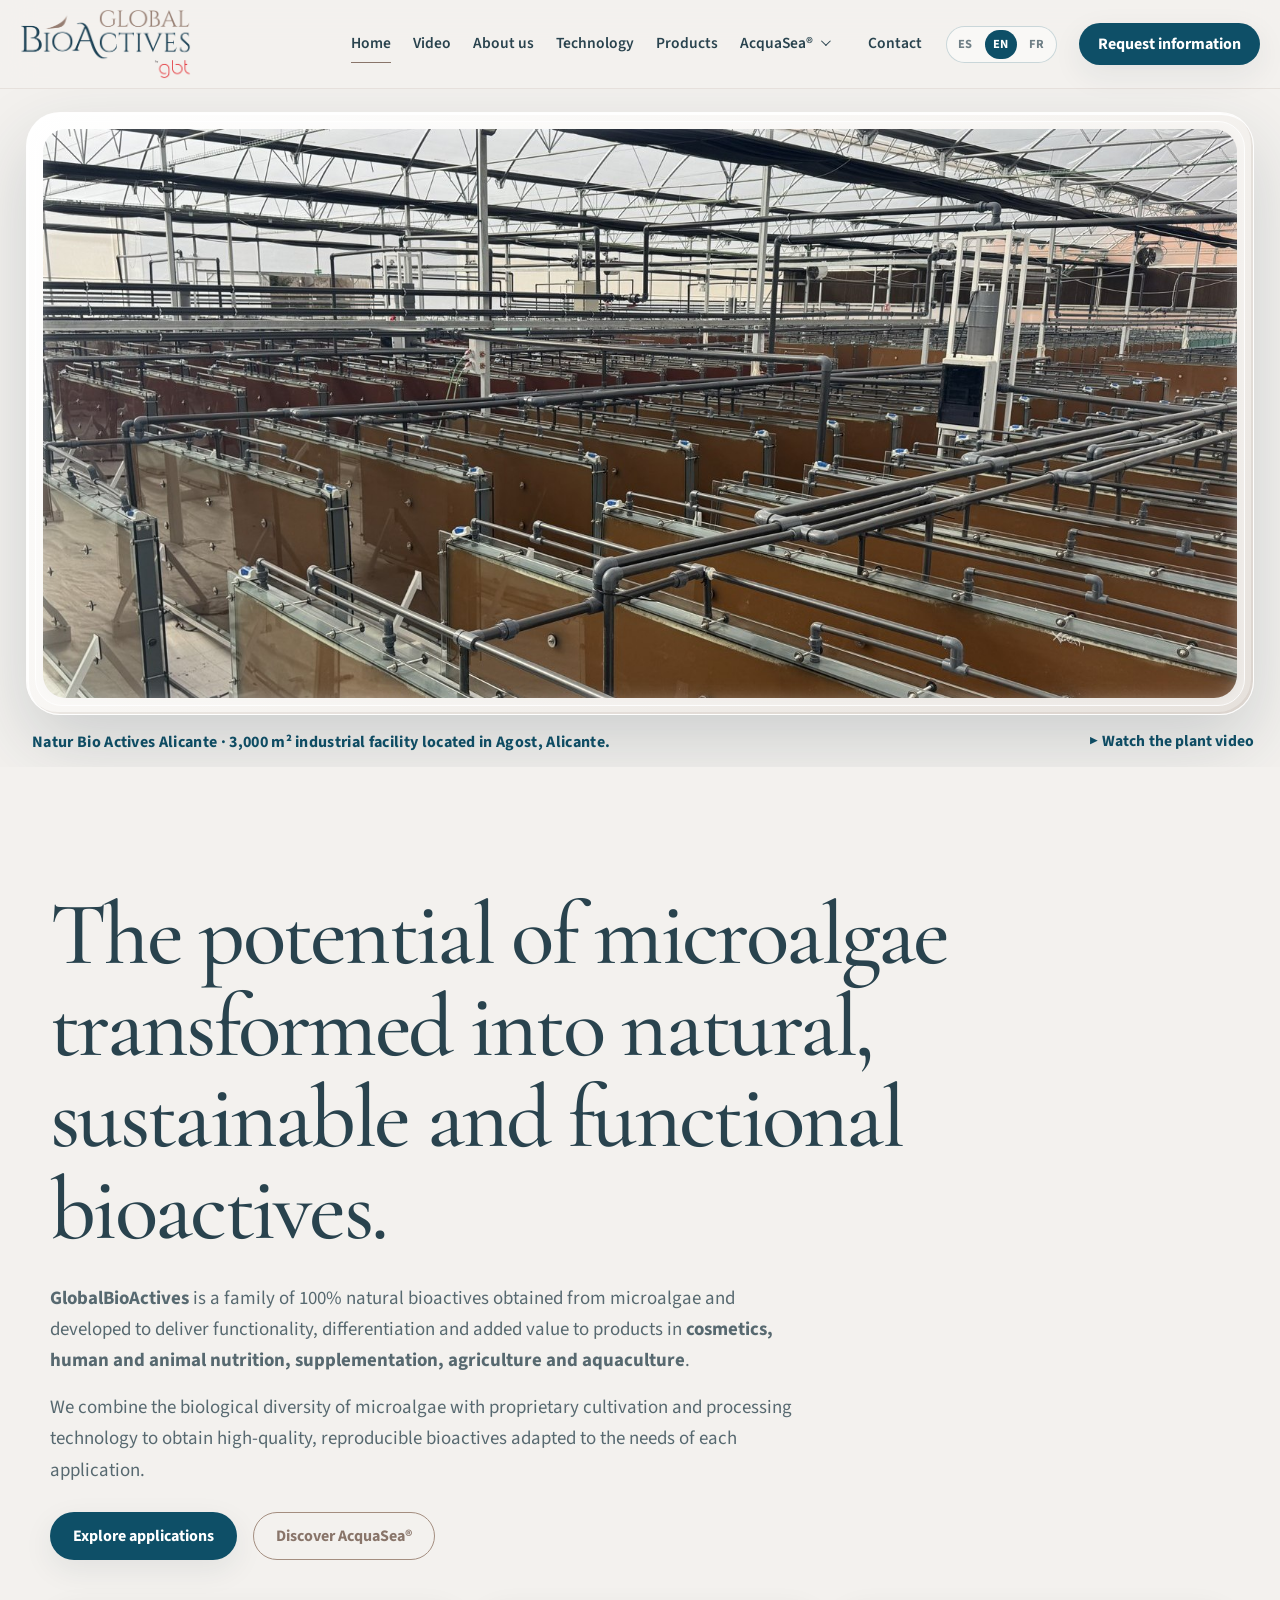
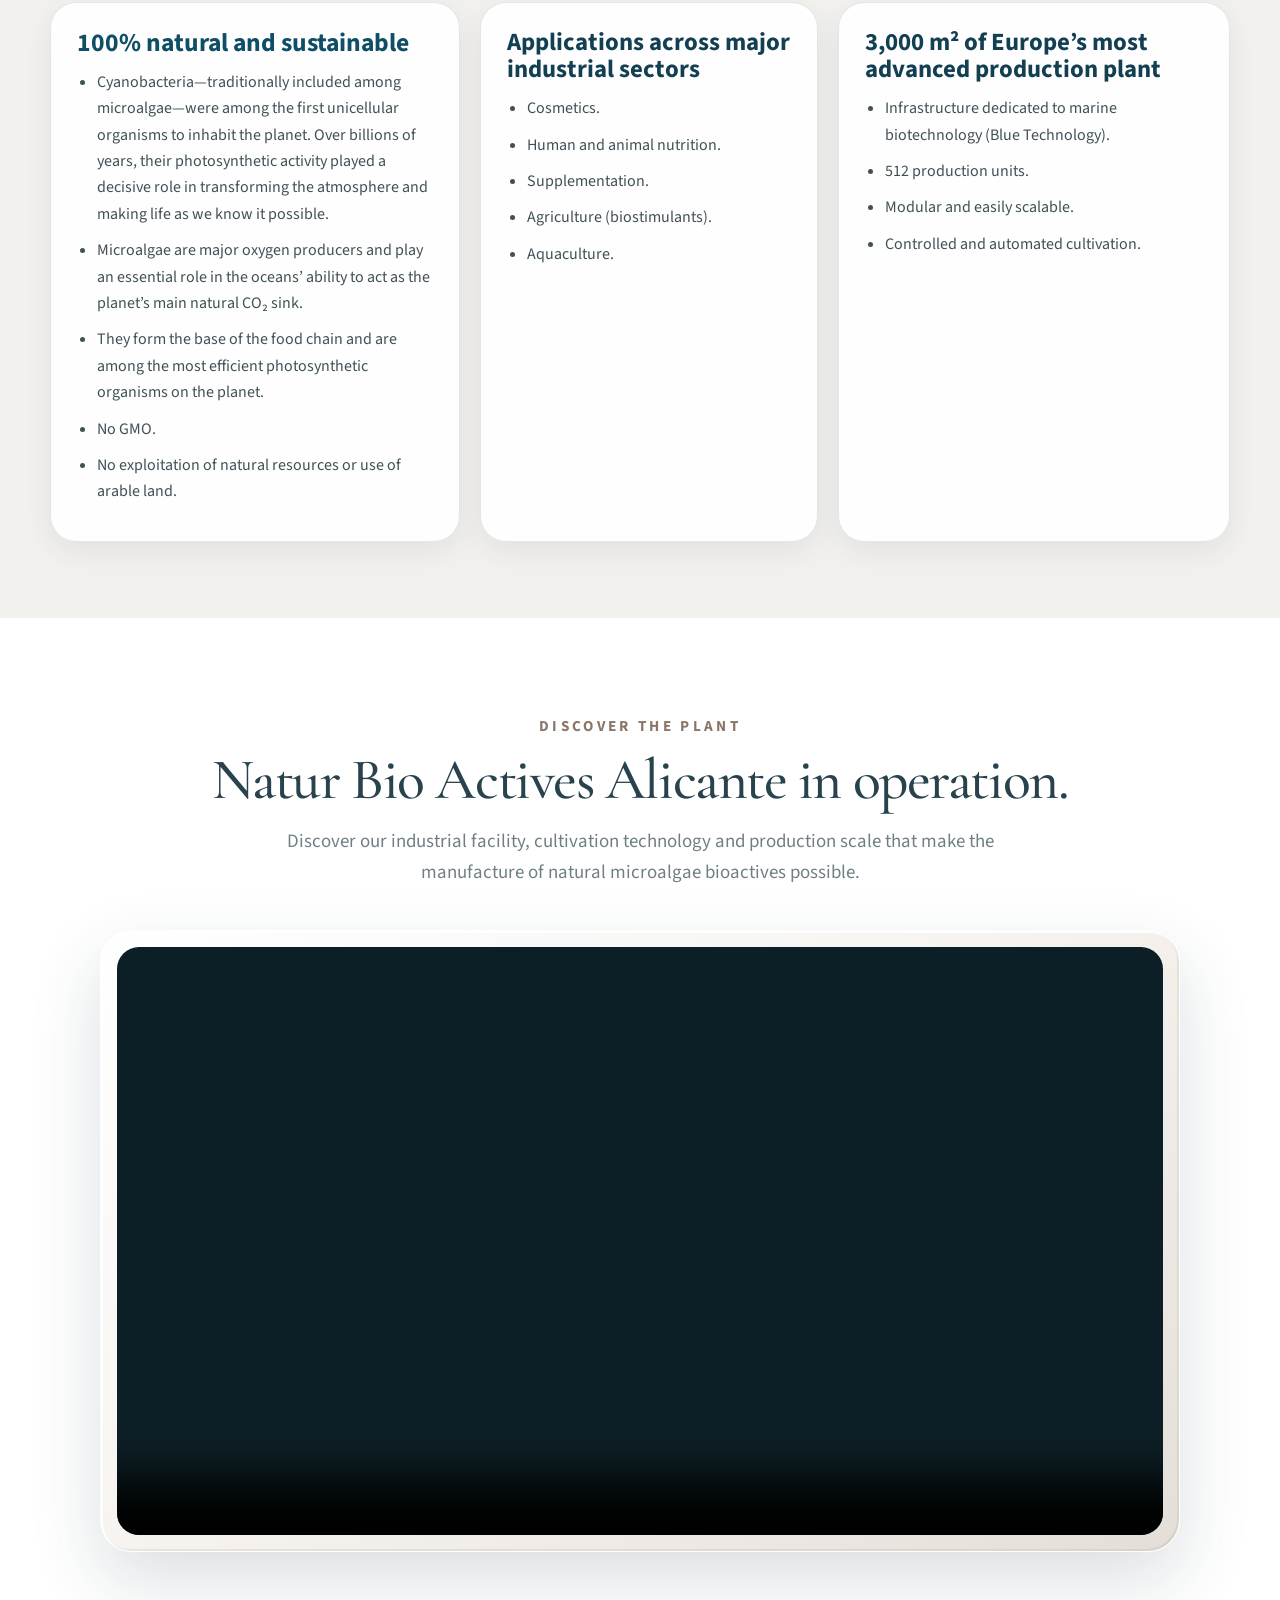
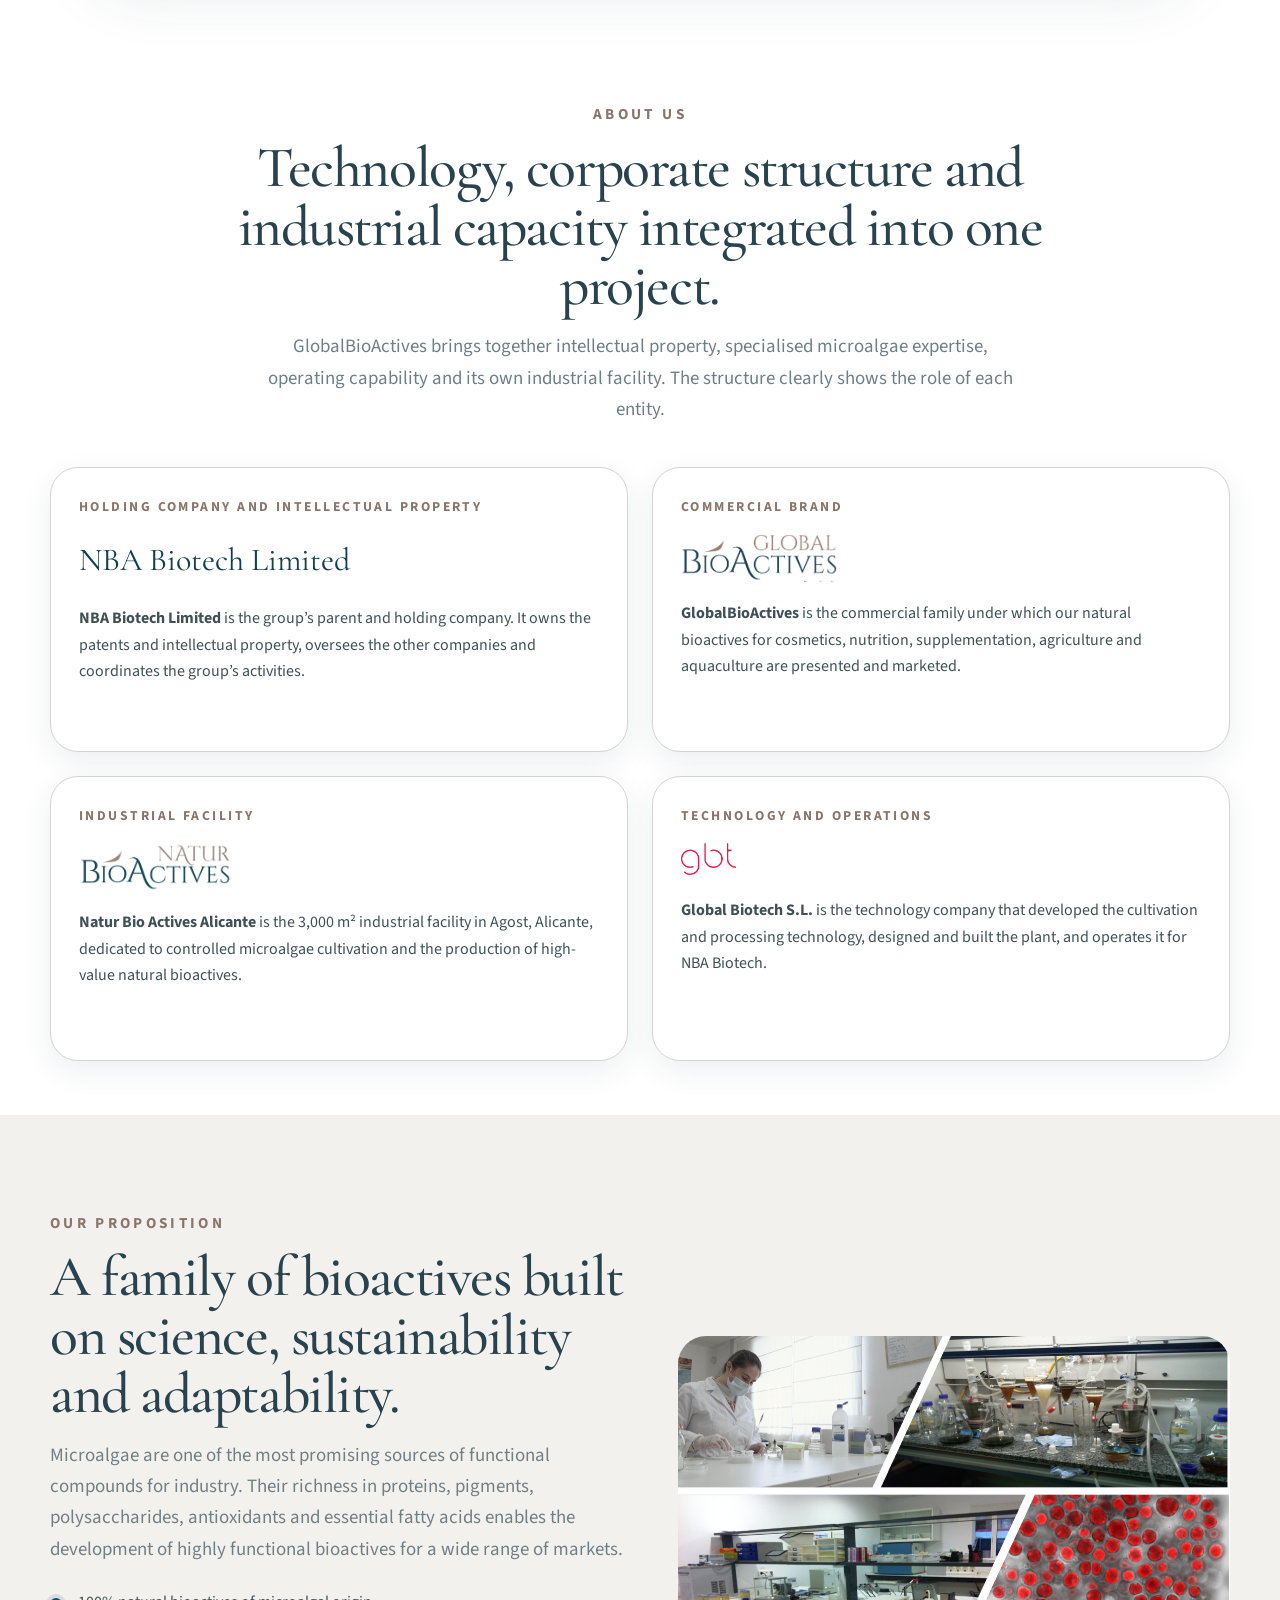
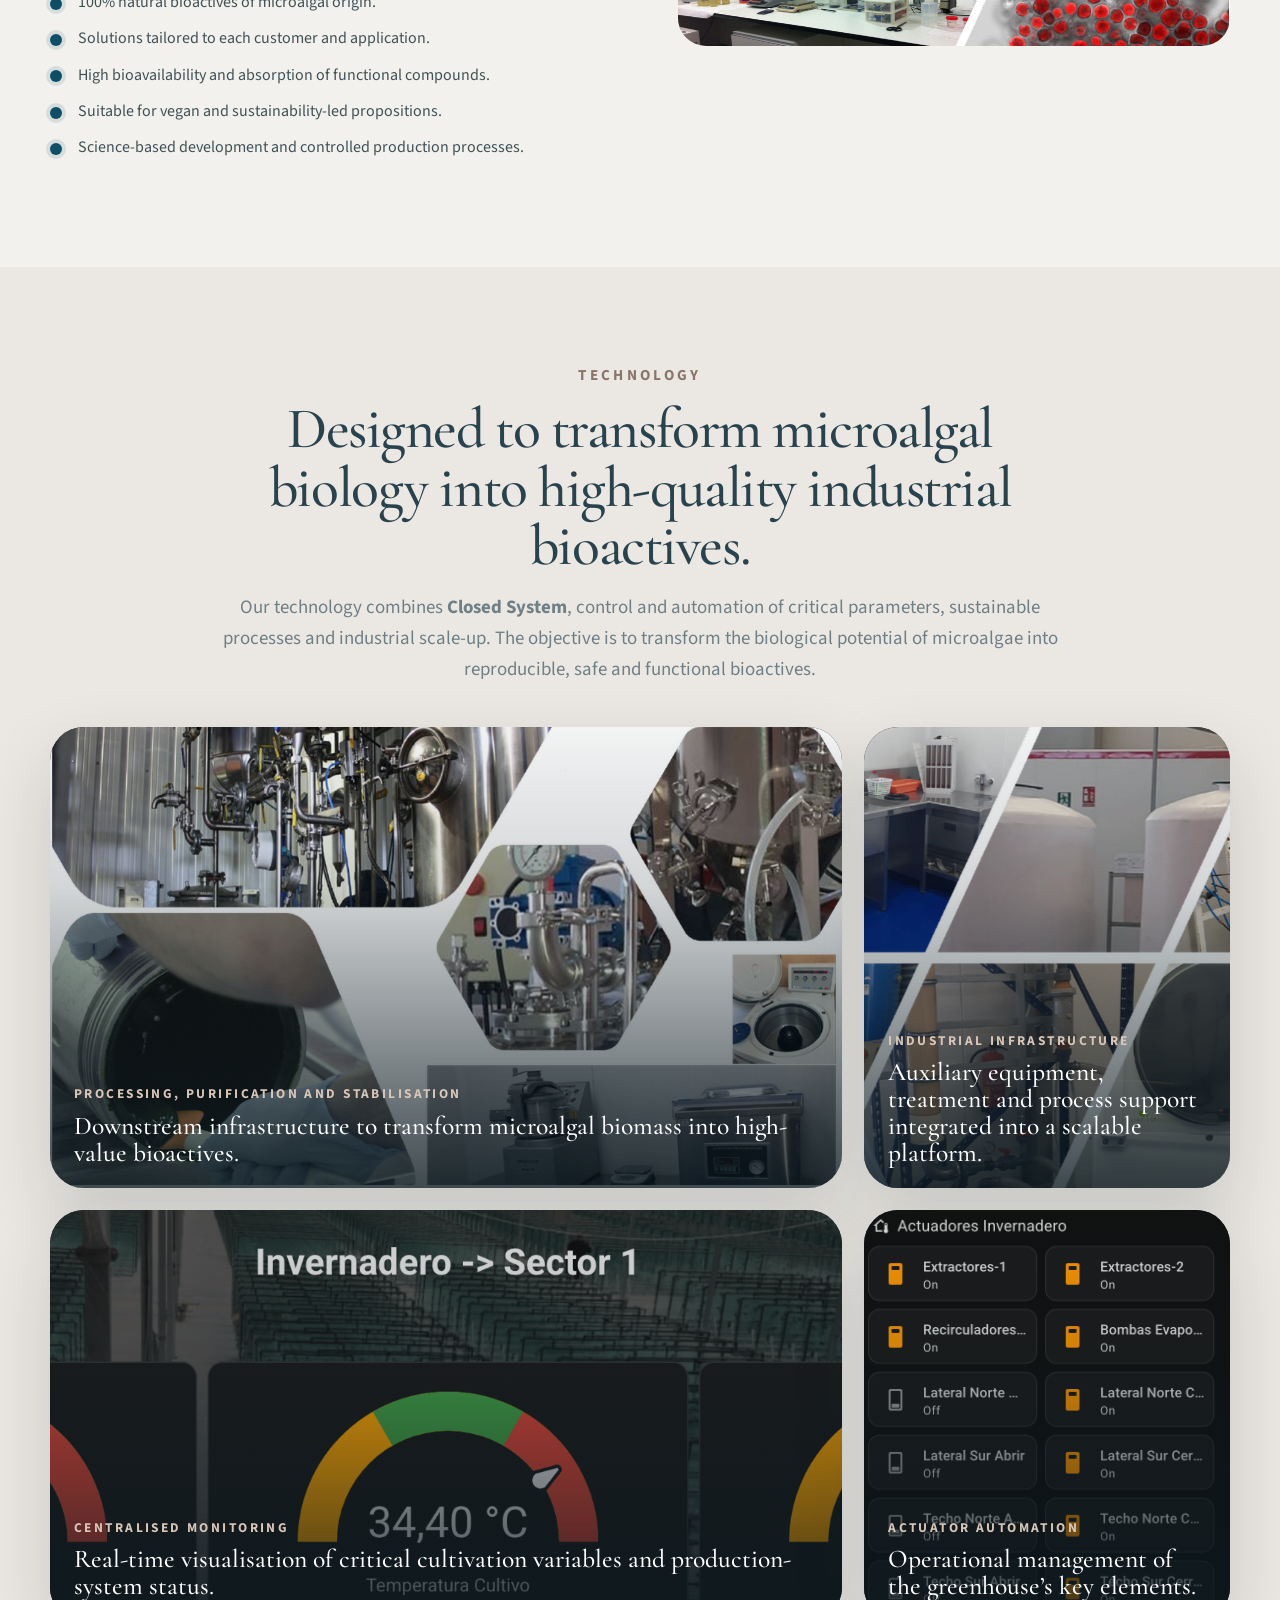
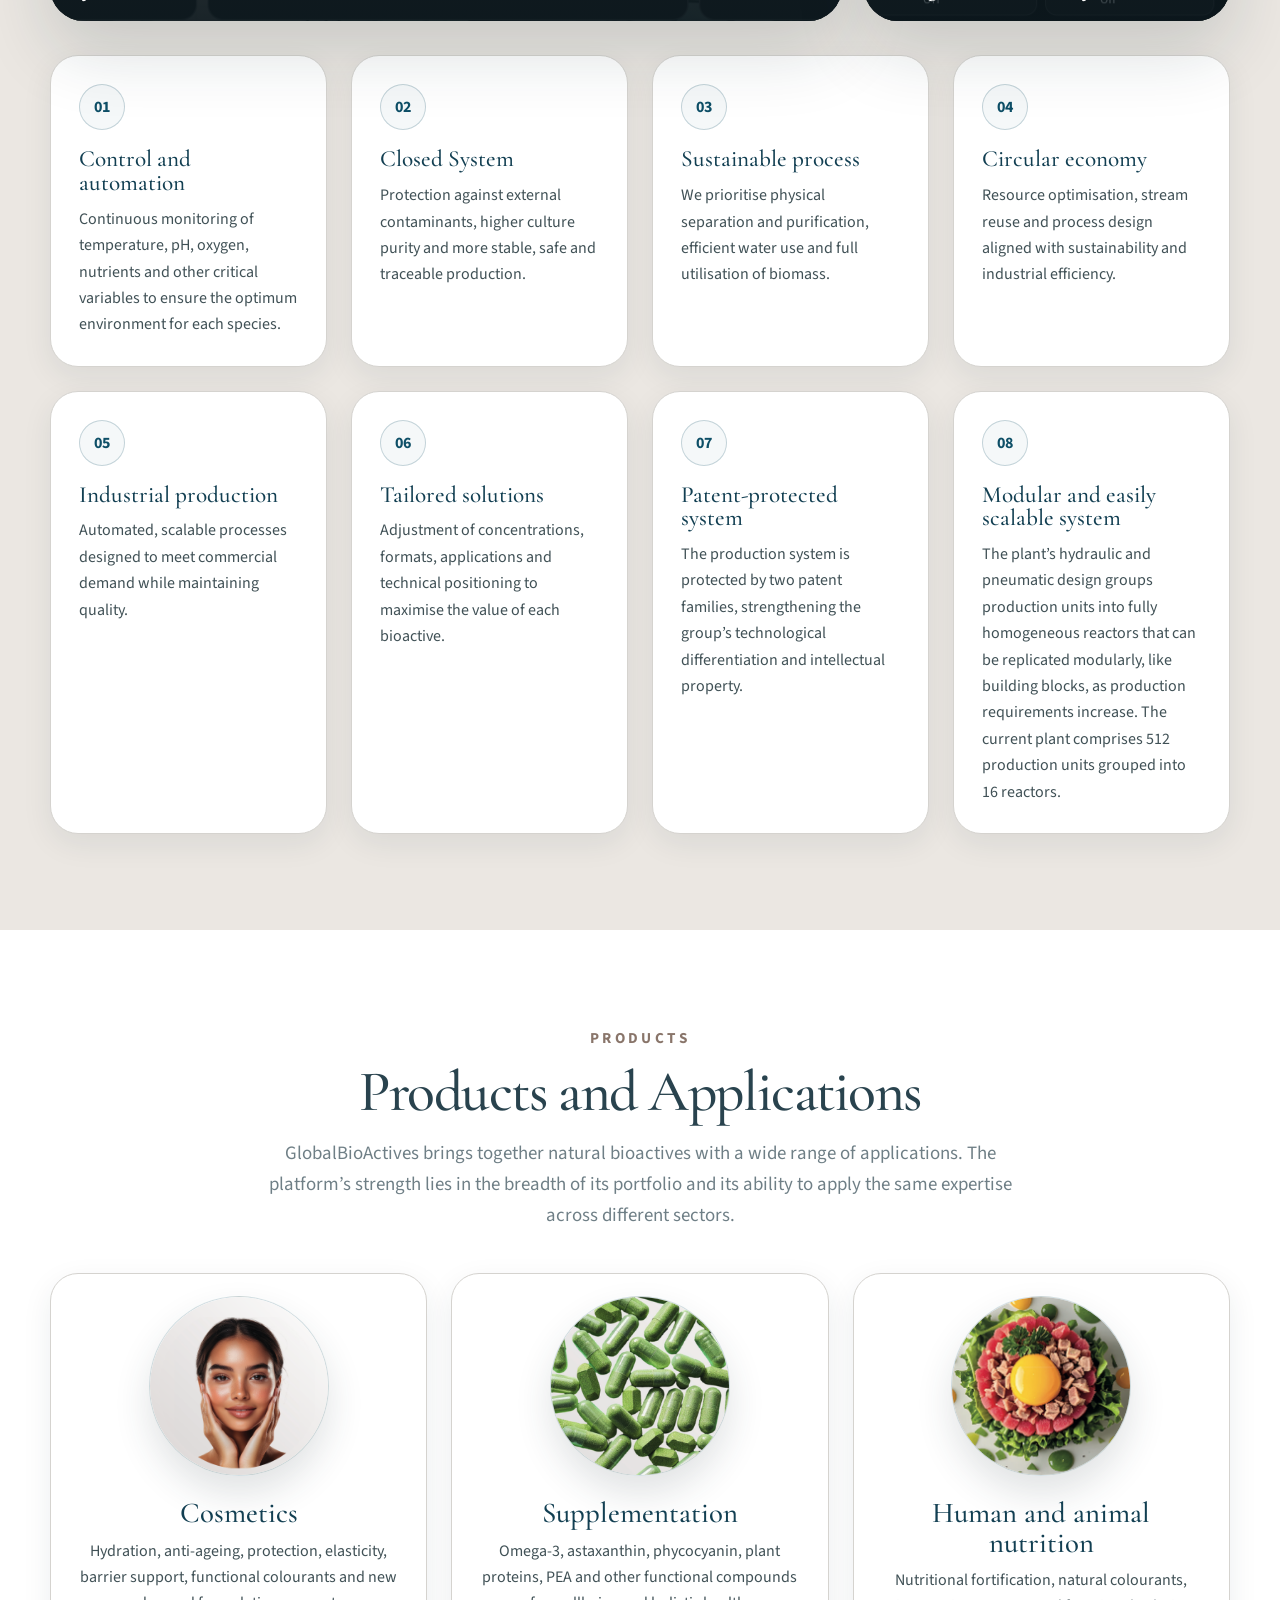
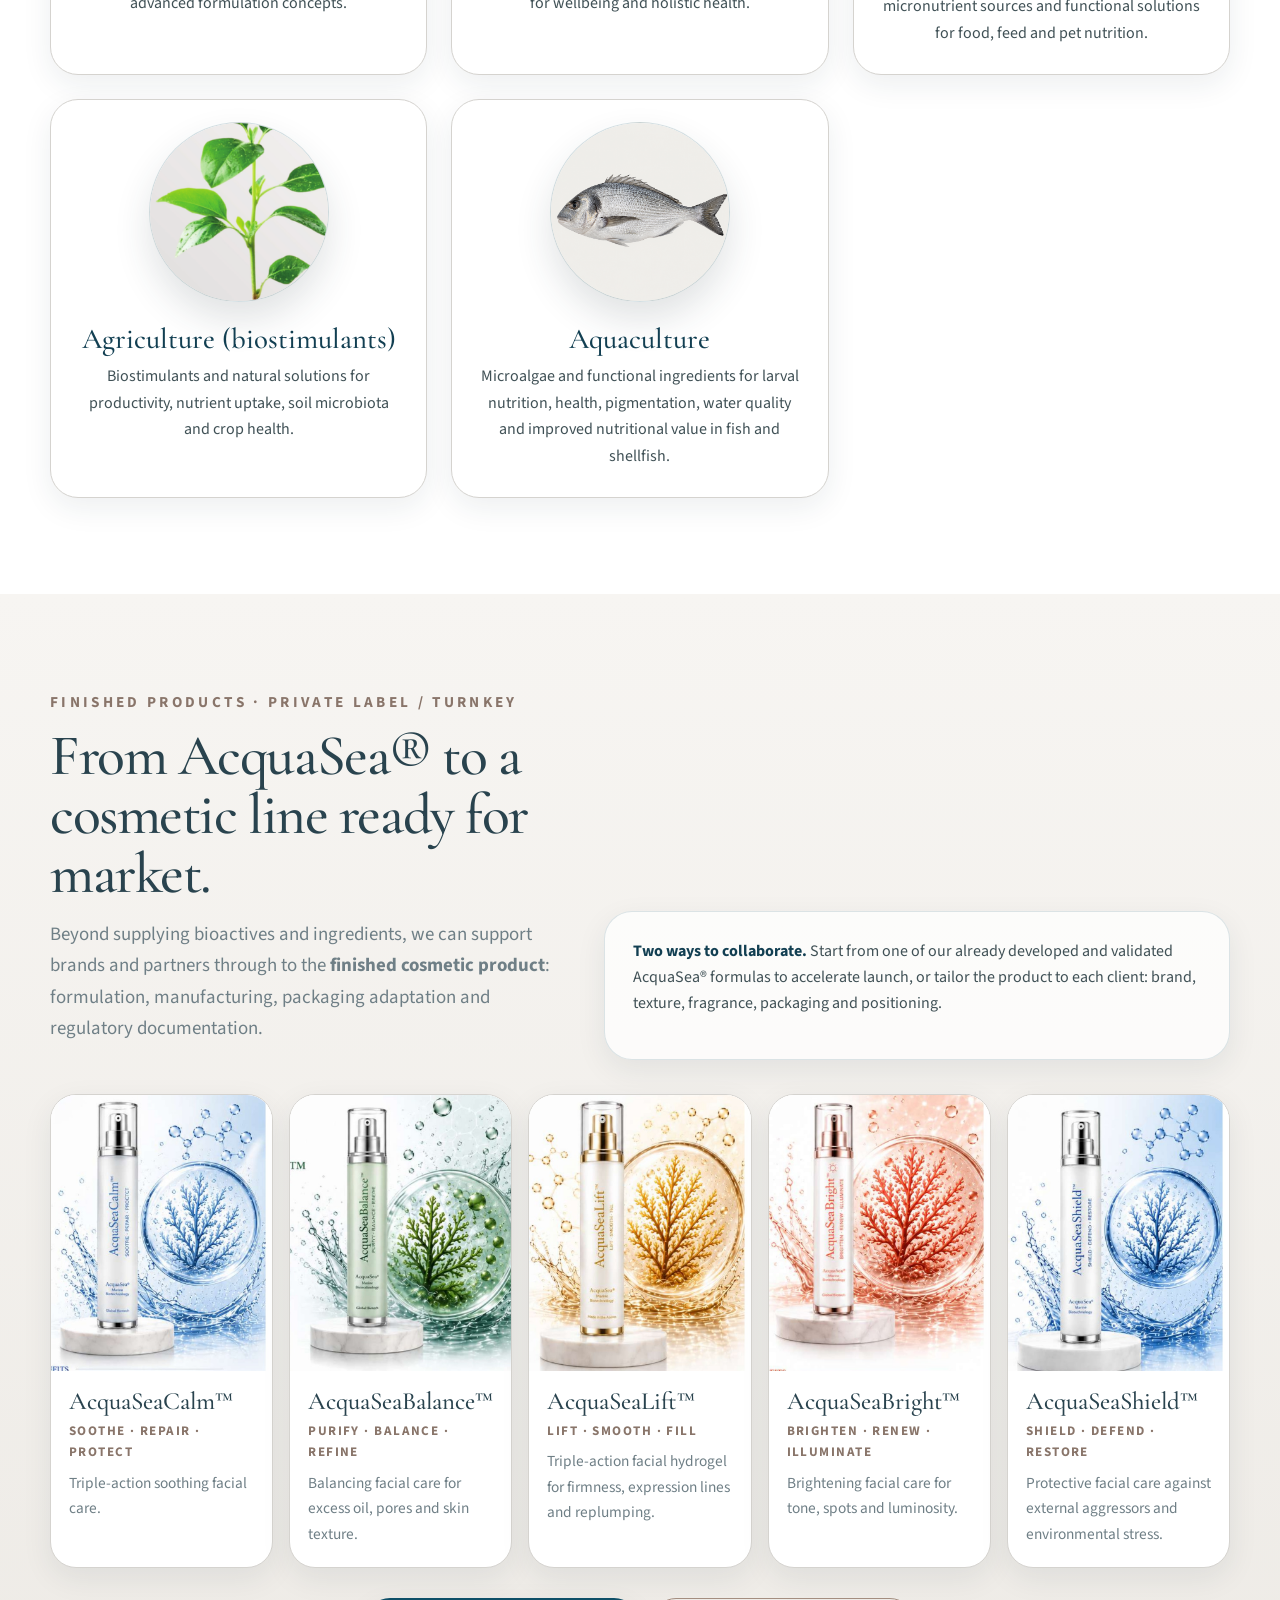
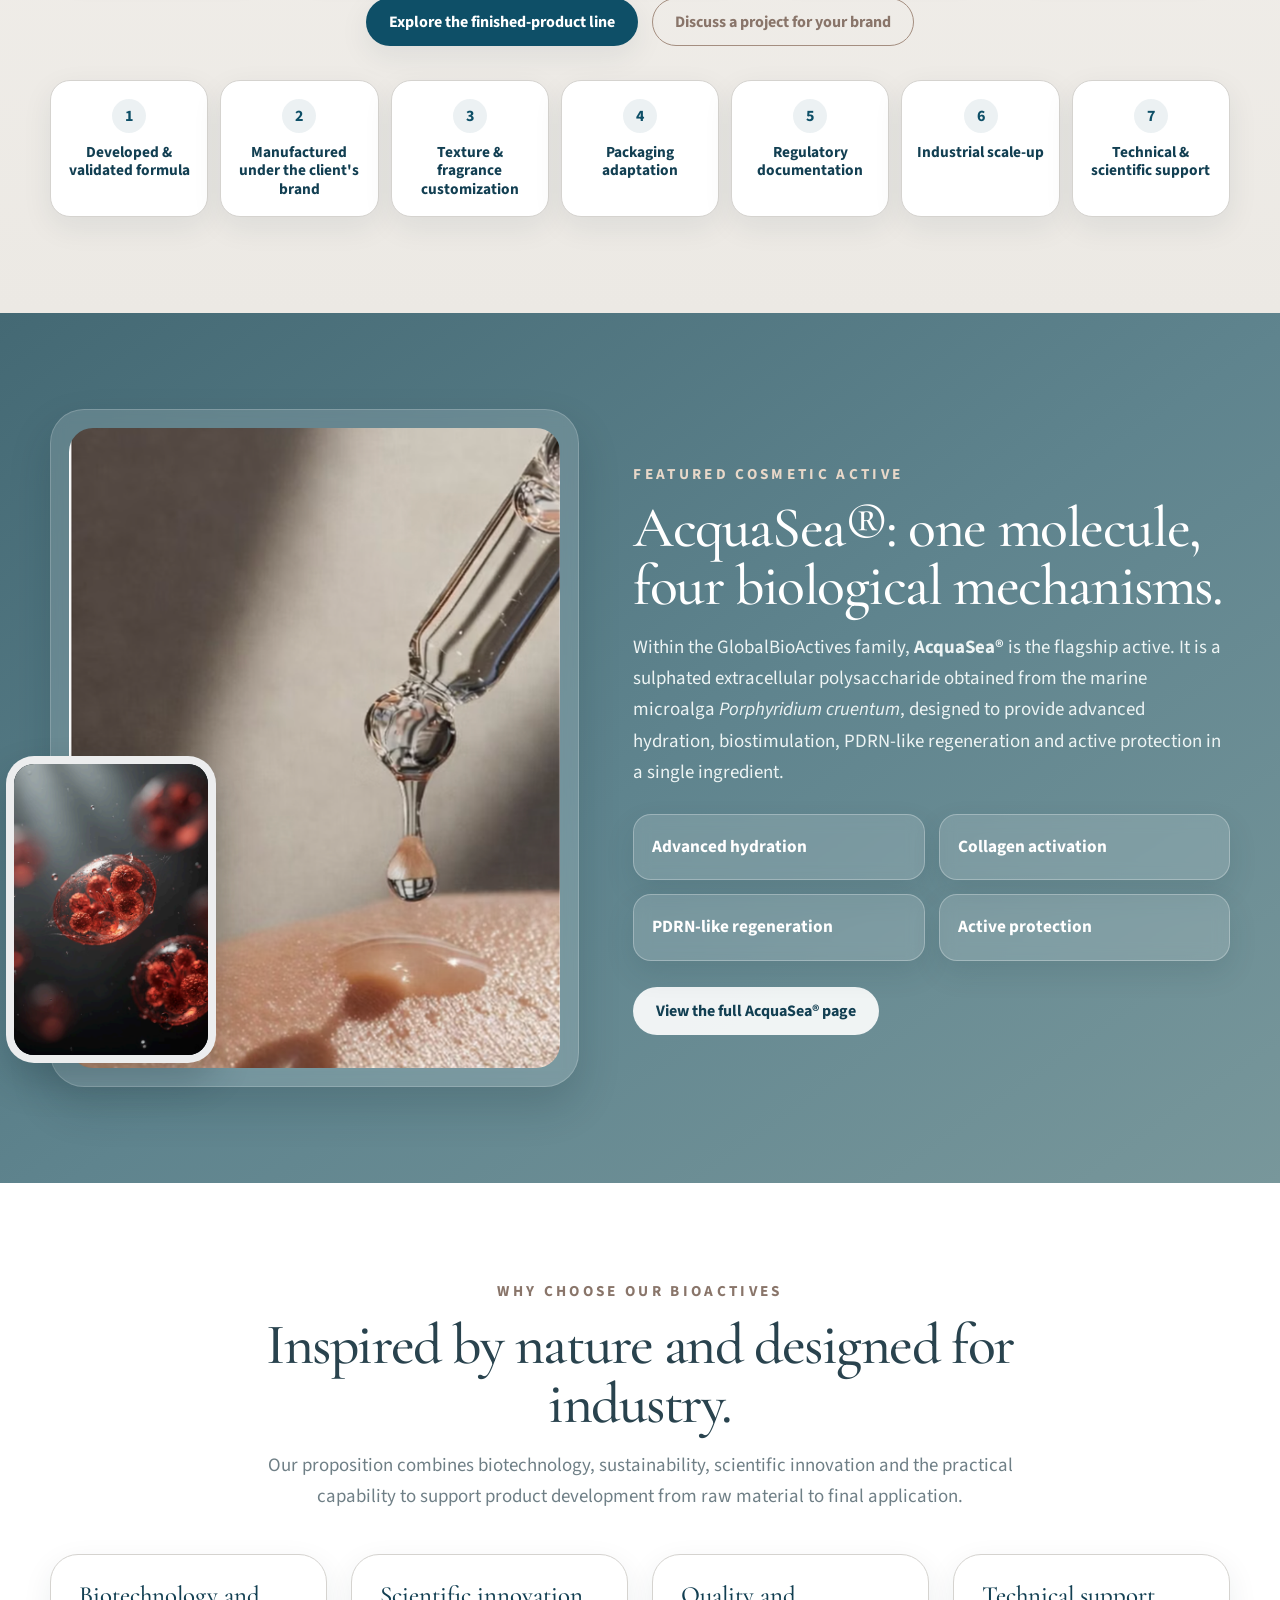
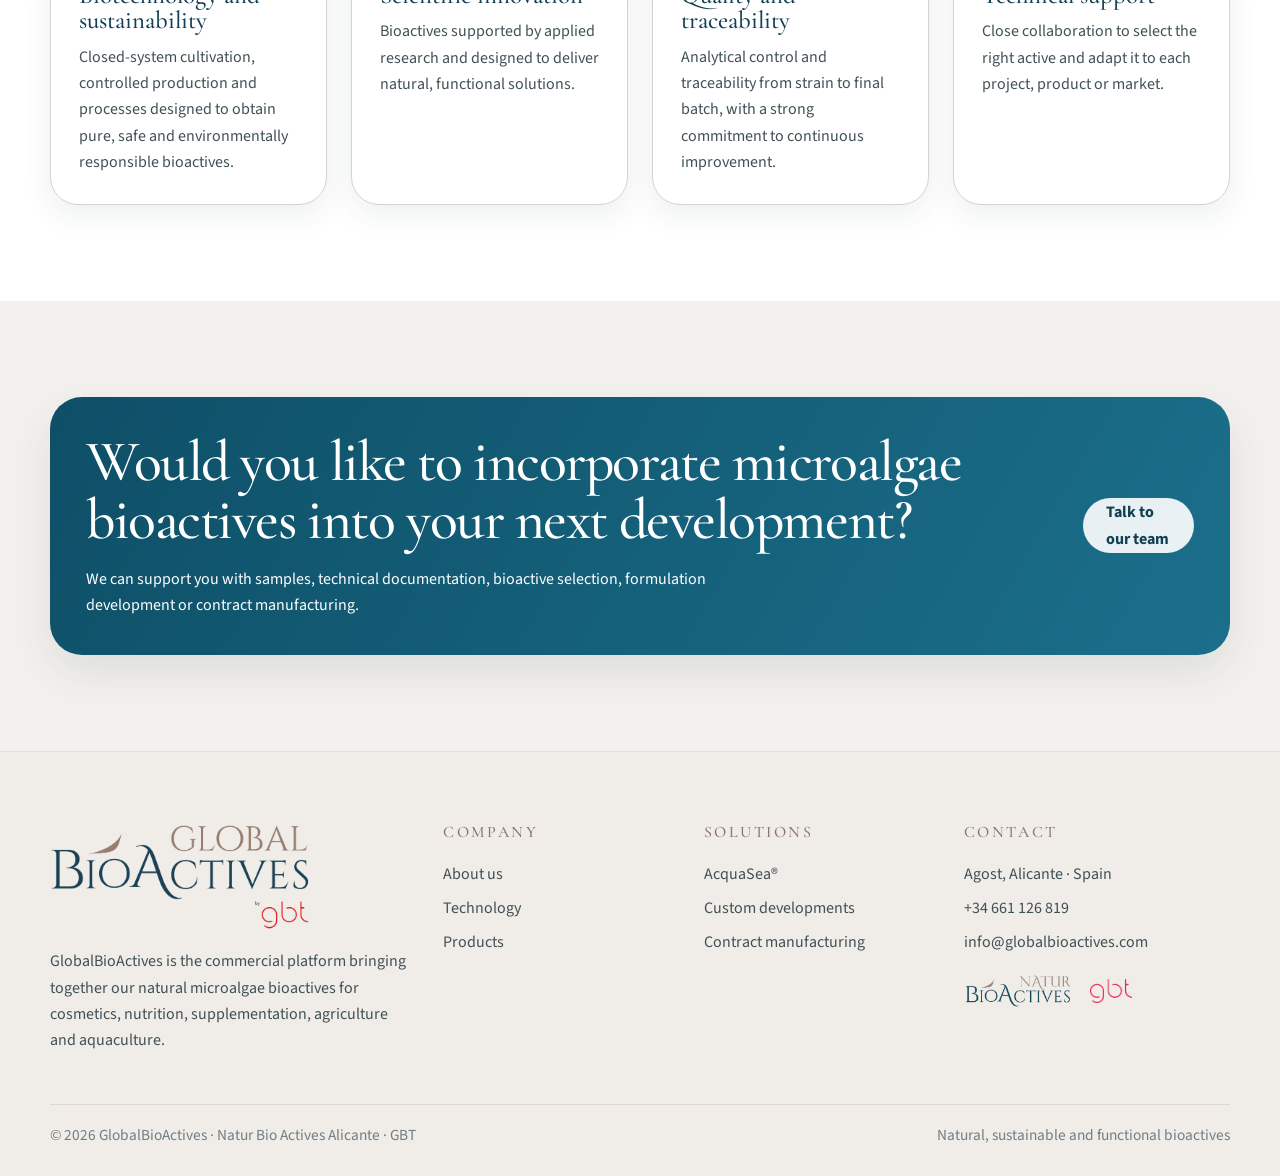
==== commit b51d0af1: "Add files via upload" ====
--- a/en/index.html
+++ b/en/index.html
@@ -19,14 +19,28 @@
 </a>
 <button aria-label="Abrir menú" class="menu-toggle"><span></span><span></span><span></span></button>
 <nav class="main-nav">
-<a class="active" href="index.html">Home</a>
-<a href="#video-planta">Video</a>
-<a href="#quienes-somos">About us</a>
-<a href="#tecnologia">Technology</a>
-<a href="#aplicaciones">Products</a>
-<a href="cosmetica.html">AcquaSea®</a>
-<a href="contacto.html">Contact</a>
-<div aria-label="Language selector" class="language-switcher"><a href="../index.html">ES</a><a class="active-lang" href="../en/index.html">EN</a><a href="../fr/index.html">FR</a></div><a class="btn btn-primary nav-cta" href="contacto.html">Request information</a>
+<a class="nav-top-link active" href="index.html">Home</a>
+<a class="nav-top-link" href="#video-planta">Video</a>
+<a class="nav-top-link" href="#quienes-somos">About us</a>
+<a class="nav-top-link" href="#tecnologia">Technology</a>
+<a class="nav-top-link" href="#aplicaciones">Products</a>
+<div class="nav-dropdown">
+<button aria-expanded="false" aria-haspopup="true" class="nav-dropdown-toggle" type="button"><span>AcquaSea®</span><span aria-hidden="true" class="nav-chevron"></span></button>
+<div aria-label="Explore AcquaSea®" class="nav-dropdown-menu" role="menu">
+<a class="nav-sub-feature" href="cosmetica.html" role="menuitem"><span>AcquaSea® active</span><small>Marine cosmetic active</small></a>
+<div class="nav-sub-grid">
+<a class="" href="cosmetica.html#origen" role="menuitem">Origin</a>
+<a class="" href="cosmetica.html#molecula" role="menuitem">Molecule</a>
+<a class="" href="cosmetica.html#evidencia" role="menuitem">Scientific evidence</a>
+<a class="" href="cosmetica.html#plataforma" role="menuitem">Formulation platform</a>
+</div>
+<div class="nav-sub-divider"></div>
+<a class="nav-sub-feature nav-sub-finished" href="finished-products.html" role="menuitem"><span>Finished products</span><small>Private Label / Turnkey</small></a>
+</div>
+</div>
+<a class="nav-top-link" href="contacto.html">Contact</a>
+<div aria-label="Selector de idioma" class="language-switcher"><a href="../index.html">ES</a><a class="active-lang" href="index.html">EN</a><a href="../fr/index.html">FR</a></div>
+<a class="btn btn-primary nav-cta" href="contacto.html">Request information</a>
 </nav>
 </div>
 </header>
@@ -231,6 +245,7 @@
 </div>
 </div>
 </section>
+<section class="section turnkey-section" id="finished-products"><div class="container"><div class="turnkey-intro"><div class="section-head"><div class="eyebrow">Finished products · Private Label / Turnkey</div><h2>From AcquaSea® to a cosmetic line ready for market.</h2><p class="lead">Beyond supplying bioactives and ingredients, we can support brands and partners through to the <strong>finished cosmetic product</strong>: formulation, manufacturing, packaging adaptation and regulatory documentation.</p></div><div class="turnkey-copy"><p><strong>Two ways to collaborate.</strong> Start from one of our already developed and validated AcquaSea® formulas to accelerate launch, or tailor the product to each client: brand, texture, fragrance, packaging and positioning.</p></div></div><div class="finished-products-strip"><article class="finished-product-mini"><div class="visual"><img alt="AcquaSeaCalm finished cosmetic product" src="../assets/finished-products/acquasea-calm.jpg"/></div><div class="copy"><h3>AcquaSeaCalm™</h3><div class="claim">SOOTHE · REPAIR · PROTECT</div><p>Triple-action soothing facial care.</p></div></article><article class="finished-product-mini"><div class="visual"><img alt="AcquaSeaBalance finished cosmetic product" src="../assets/finished-products/acquasea-balance.jpg"/></div><div class="copy"><h3>AcquaSeaBalance™</h3><div class="claim">PURIFY · BALANCE · REFINE</div><p>Balancing facial care for excess oil, pores and skin texture.</p></div></article><article class="finished-product-mini"><div class="visual"><img alt="AcquaSeaLift finished cosmetic product" src="../assets/finished-products/acquasea-lift.jpg"/></div><div class="copy"><h3>AcquaSeaLift™</h3><div class="claim">LIFT · SMOOTH · FILL</div><p>Triple-action facial hydrogel for firmness, expression lines and replumping.</p></div></article><article class="finished-product-mini"><div class="visual"><img alt="AcquaSeaBright finished cosmetic product" src="../assets/finished-products/acquasea-bright.jpg"/></div><div class="copy"><h3>AcquaSeaBright™</h3><div class="claim">BRIGHTEN · RENEW · ILLUMINATE</div><p>Brightening facial care for tone, spots and luminosity.</p></div></article><article class="finished-product-mini"><div class="visual"><img alt="AcquaSeaShield finished cosmetic product" src="../assets/finished-products/acquasea-shield.jpg"/></div><div class="copy"><h3>AcquaSeaShield™</h3><div class="claim">SHIELD · DEFEND · RESTORE</div><p>Protective facial care against external aggressors and environmental stress.</p></div></article></div><div class="turnkey-actions"><a class="btn btn-primary" href="finished-products.html">Explore the finished-product line</a><a class="btn btn-outline-dark" href="contacto.html">Discuss a project for your brand</a></div><div class="turnkey-process"><div class="turnkey-step"><span>1</span><strong>Developed &amp; validated formula</strong></div><div class="turnkey-step"><span>2</span><strong>Manufactured under the client's brand</strong></div><div class="turnkey-step"><span>3</span><strong>Texture &amp; fragrance customization</strong></div><div class="turnkey-step"><span>4</span><strong>Packaging adaptation</strong></div><div class="turnkey-step"><span>5</span><strong>Regulatory documentation</strong></div><div class="turnkey-step"><span>6</span><strong>Industrial scale-up</strong></div><div class="turnkey-step"><span>7</span><strong>Technical &amp; scientific support</strong></div></div></div></section>
 <section class="section bg-dark acqua-section">
 <div class="container">
 <div class="split reverse acqua-highlight">
--- a/styles.css
+++ b/styles.css
@@ -859,3 +859,149 @@
 html[lang="en"] .main-nav{gap:22px;font-size:.97rem}
 @media(max-width:1120px){.nav-wrap{width:min(1360px,calc(100% - 28px))}.main-nav{gap:16px;font-size:.92rem}.nav-cta{padding:0 14px}.site-header .logo img{width:230px}}
 @media(max-width:900px){.language-switcher{margin:6px 0 2px}.language-switcher a{min-width:38px;height:34px}.main-nav{font-size:1rem!important}}
+
+
+/* v21 — finished products / turnkey manufacturing */
+.turnkey-section{position:relative;overflow:hidden;background:linear-gradient(180deg,#f7f5f2 0%,#ece9e4 100%)}
+.turnkey-intro{display:grid;grid-template-columns:minmax(0,.9fr) minmax(0,1.1fr);gap:42px;align-items:end;margin-bottom:34px}
+.turnkey-intro .section-head{margin-bottom:0}
+.turnkey-copy{padding:26px 28px;border:1px solid rgba(14,79,103,.14);border-radius:28px;background:rgba(255,255,255,.72);box-shadow:var(--shadow-soft)}
+.turnkey-copy strong{color:var(--teal-deep)}
+.finished-products-strip{display:grid;grid-template-columns:repeat(5,1fr);gap:16px;margin-top:30px}
+.finished-product-mini{display:flex;flex-direction:column;overflow:hidden;background:#fff;border:1px solid var(--line);border-radius:26px;box-shadow:var(--shadow-soft);transition:.22s ease}
+.finished-product-mini:hover{transform:translateY(-4px);box-shadow:var(--shadow)}
+.finished-product-mini .visual{aspect-ratio:4/5;overflow:hidden;background:#fff}
+.finished-product-mini .visual img{width:100%;height:100%;object-fit:cover;object-position:center top}
+.finished-product-mini .copy{padding:18px 18px 20px}
+.finished-product-mini h3{font-size:1.55rem;margin-bottom:6px}
+.finished-product-mini .claim{font-size:.82rem;letter-spacing:.11em;text-transform:uppercase;font-weight:700;color:var(--taupe-deep);margin-bottom:7px}
+.finished-product-mini p{font-size:.96rem;color:var(--muted);margin:0}
+.turnkey-actions{display:flex;justify-content:center;gap:14px;flex-wrap:wrap;margin-top:30px}
+.turnkey-process{display:grid;grid-template-columns:repeat(7,1fr);gap:12px;margin-top:34px}
+.turnkey-step{padding:18px 14px;text-align:center;border-radius:20px;background:#fff;border:1px solid var(--line);box-shadow:var(--shadow-soft)}
+.turnkey-step strong{display:block;color:var(--teal-deep);font-size:.96rem;line-height:1.2}
+.turnkey-step span{display:flex;align-items:center;justify-content:center;width:34px;height:34px;margin:0 auto 10px;border-radius:50%;background:rgba(14,79,103,.08);color:var(--teal);font-weight:700}
+.finished-hero{min-height:62vh;background:linear-gradient(120deg,rgba(243,241,238,.96),rgba(243,241,238,.84)),url('assets/finished-products/acquasea-calm.jpg') center/cover no-repeat}
+.finished-hero .hero-inner{padding-top:110px}
+.finished-page-lead{max-width:900px}
+.finished-portfolio{display:grid;grid-template-columns:repeat(2,1fr);gap:28px}
+.finished-card{display:grid;grid-template-columns:minmax(220px,.72fr) minmax(0,1.28fr);overflow:hidden;padding:0;background:#fff;border:1px solid var(--line);border-radius:30px;box-shadow:var(--shadow-soft)}
+.finished-card .product-visual{min-height:430px;background:#f8f7f5}
+.finished-card .product-visual img{width:100%;height:100%;object-fit:cover;object-position:center top}
+.finished-card .product-content{padding:30px}
+.finished-card .product-kicker{font-size:.82rem;letter-spacing:.14em;text-transform:uppercase;font-weight:700;color:var(--taupe-deep);margin-bottom:8px}
+.finished-card h2{font-size:2.45rem;margin-bottom:8px}
+.finished-card .triad{font-size:1rem;font-weight:700;color:var(--teal);letter-spacing:.06em;text-transform:uppercase;margin-bottom:16px}
+.finished-card .actives{margin-top:18px;padding-top:16px;border-top:1px solid var(--line);color:var(--muted)}
+.finished-card .actives strong{color:var(--heading)}
+.finished-card.featured{grid-column:1/-1;grid-template-columns:minmax(280px,.7fr) minmax(0,1.3fr)}
+.manufacturing-band{background:linear-gradient(145deg,#123f52,#1b647b);color:#fff}
+.manufacturing-band h2,.manufacturing-band h3{color:#fff}
+.manufacturing-band p,.manufacturing-band li{color:#e1edf1}
+.manufacturing-grid{display:grid;grid-template-columns:.9fr 1.1fr;gap:48px;align-items:start}
+.manufacturing-grid .turnkey-process{grid-template-columns:repeat(2,1fr);margin-top:0}
+.manufacturing-grid .turnkey-step{text-align:left;background:rgba(255,255,255,.10);border-color:rgba(255,255,255,.18);box-shadow:none}
+.manufacturing-grid .turnkey-step span{margin:0 0 10px;background:rgba(255,255,255,.14);color:#fff}
+.manufacturing-grid .turnkey-step strong{color:#fff}
+@media(max-width:1200px){.finished-products-strip{grid-template-columns:repeat(3,1fr)}.turnkey-process{grid-template-columns:repeat(4,1fr)}.finished-portfolio{grid-template-columns:1fr}}
+@media(max-width:900px){.turnkey-intro,.manufacturing-grid{grid-template-columns:1fr}.finished-products-strip{grid-template-columns:repeat(2,1fr)}.turnkey-process{grid-template-columns:repeat(2,1fr)}.finished-card,.finished-card.featured{grid-template-columns:1fr}.finished-card .product-visual{min-height:520px}.finished-card.featured{grid-column:auto}}
+@media(max-width:600px){.finished-products-strip{grid-template-columns:1fr}.turnkey-process,.manufacturing-grid .turnkey-process{grid-template-columns:1fr}.finished-card .product-visual{min-height:430px}.finished-card .product-content{padding:24px}.finished-card h2{font-size:2.1rem}}
+
+
+/* v22 — persistent navigation + elegant AcquaSea dropdown */
+.main-nav{overflow:visible}
+.nav-top-link{white-space:nowrap}
+.nav-dropdown{position:relative;display:flex;align-items:center;height:100%}
+.nav-dropdown-toggle{appearance:none;border:0;background:transparent;color:var(--heading);font:inherit;font-weight:600;padding:8px 18px 8px 0;cursor:pointer;display:flex;align-items:center;gap:8px;position:relative;white-space:nowrap}
+.nav-dropdown-toggle:after{content:"";position:absolute;left:0;bottom:-6px;width:0;height:1px;background:var(--taupe-deep);transition:.25s}
+.nav-dropdown:hover .nav-dropdown-toggle:after,.nav-dropdown:focus-within .nav-dropdown-toggle:after,.nav-dropdown.active .nav-dropdown-toggle:after{width:calc(100% - 18px)}
+.nav-chevron{width:7px;height:7px;border-right:1.5px solid currentColor;border-bottom:1.5px solid currentColor;transform:rotate(45deg) translateY(-2px);transition:transform .22s ease;margin-top:-3px}
+.nav-dropdown.open .nav-chevron,.nav-dropdown:hover .nav-chevron,.nav-dropdown:focus-within .nav-chevron{transform:rotate(225deg) translate(-1px,-1px)}
+.nav-dropdown-menu{position:absolute;top:calc(100% + 14px);left:50%;width:360px;transform:translate(-50%,8px);padding:14px;background:rgba(255,255,255,.985);border:1px solid rgba(14,79,103,.12);border-radius:22px;box-shadow:0 24px 60px rgba(31,56,66,.18);opacity:0;visibility:hidden;pointer-events:none;transition:opacity .18s ease,transform .18s ease,visibility .18s;z-index:250}
+.nav-dropdown-menu:before{content:"";position:absolute;left:50%;top:-7px;width:14px;height:14px;background:#fff;border-left:1px solid rgba(14,79,103,.12);border-top:1px solid rgba(14,79,103,.12);transform:translateX(-50%) rotate(45deg)}
+.nav-dropdown:hover .nav-dropdown-menu,.nav-dropdown:focus-within .nav-dropdown-menu,.nav-dropdown.open .nav-dropdown-menu{opacity:1;visibility:visible;pointer-events:auto;transform:translate(-50%,0)}
+.main-nav .nav-dropdown-menu a{position:relative;display:block;margin:0;padding:11px 13px;border-radius:13px;color:var(--heading);font-weight:600;line-height:1.25;transition:background .18s ease,color .18s ease,transform .18s ease}
+.main-nav .nav-dropdown-menu a:after{display:none!important}
+.main-nav .nav-dropdown-menu a:hover,.main-nav .nav-dropdown-menu a:focus,.main-nav .nav-dropdown-menu a.active{background:rgba(14,79,103,.07);color:var(--teal);transform:translateX(2px)}
+.nav-sub-feature{padding:13px 14px!important}
+.nav-sub-feature span{display:block;font-size:1rem;color:var(--teal-deep)}
+.nav-sub-feature small{display:block;margin-top:3px;color:var(--muted);font-size:.82rem;font-weight:500;letter-spacing:.01em}
+.nav-sub-grid{display:grid;grid-template-columns:1fr 1fr;gap:3px;margin:5px 0}
+.main-nav .nav-sub-grid a{font-size:.91rem;font-weight:600;padding:9px 12px}
+.nav-sub-divider{height:1px;background:linear-gradient(90deg,transparent,rgba(164,142,128,.34),transparent);margin:9px 4px}
+.nav-sub-finished{background:linear-gradient(100deg,rgba(14,79,103,.05),rgba(164,142,128,.07))}
+.nav-sub-finished span:after{content:" →";color:var(--taupe-deep)}
+@media(min-width:901px){
+  .nav-dropdown:after{content:"";position:absolute;top:100%;left:-40px;right:-40px;height:18px}
+}
+@media(max-width:1120px) and (min-width:901px){
+  .main-nav{gap:14px;font-size:.90rem}
+  .nav-dropdown-toggle{padding-right:14px}
+  .nav-dropdown-menu{width:340px}
+}
+@media(max-width:900px){
+  .main-nav{overflow-y:auto;max-height:calc(100vh - 88px);gap:0}
+  .main-nav > .nav-top-link,.main-nav > .nav-dropdown,.main-nav > .language-switcher,.main-nav > .nav-cta{width:100%}
+  .main-nav > .nav-top-link{padding:11px 2px}
+  .nav-dropdown{display:block;height:auto;border-top:1px solid rgba(14,79,103,.08);border-bottom:1px solid rgba(14,79,103,.08);margin:3px 0}
+  .nav-dropdown-toggle{width:100%;justify-content:space-between;padding:13px 2px;font-size:1rem}
+  .nav-dropdown-toggle:after{display:none}
+  .nav-dropdown-menu{position:static;width:100%;transform:none!important;padding:0 0 10px 10px;background:transparent;border:0;border-radius:0;box-shadow:none;opacity:1;visibility:visible;pointer-events:auto;display:none}
+  .nav-dropdown-menu:before{display:none}
+  .nav-dropdown.open .nav-dropdown-menu{display:block}
+  .nav-sub-grid{grid-template-columns:1fr}
+  .main-nav .nav-dropdown-menu a{padding:10px 12px;background:rgba(255,255,255,.5)}
+  .nav-sub-divider{margin:8px 0}
+  .nav-dropdown:hover .nav-chevron,.nav-dropdown:focus-within .nav-chevron{transform:rotate(45deg) translateY(-2px)}
+  .nav-dropdown.open .nav-chevron{transform:rotate(225deg) translate(-1px,-1px)}
+}
+
+/* v23 generic finished products */
+.finished-hero-generic{background:linear-gradient(120deg,rgba(243,241,238,.97),rgba(243,241,238,.9)),url('assets/finished-products/generic-acquasea-syringe-v24.png') center/cover no-repeat}
+.hero-specs{margin:22px 0 8px}
+.product-specs{display:flex;flex-wrap:wrap;gap:10px;margin-top:18px}
+.product-specs span{display:inline-flex;align-items:center;padding:8px 14px;border-radius:999px;background:#fff;border:1px solid var(--line);font-size:.82rem;letter-spacing:.05em;text-transform:uppercase;font-weight:700;color:var(--taupe-deep)}
+.generic-portfolio .finished-card.generic{grid-template-columns:minmax(260px,.78fr) minmax(0,1.22fr)}
+.generic-portfolio .finished-card.generic .product-visual{display:flex;align-items:center;justify-content:center;min-height:300px;padding:26px;background:linear-gradient(180deg,#fbfaf8,#f2efea)}
+.generic-portfolio .finished-card.generic .product-visual img{width:100%;height:100%;max-height:260px;object-fit:contain;object-position:center center}
+.generic-portfolio .finished-card.generic.featured .product-visual{min-height:390px;padding:34px}
+.generic-portfolio .finished-card.generic.featured .product-visual img{max-height:340px}
+.generic-inquiry-box{margin-top:34px;padding:34px 36px;border-radius:28px;background:linear-gradient(135deg,#f5f3ef,#ede9e2);border:1px solid var(--line);box-shadow:var(--shadow-soft);display:flex;align-items:center;justify-content:space-between;gap:24px}
+.generic-inquiry-box h3{margin-bottom:8px;font-size:2rem}
+.generic-inquiry-box p{margin:0;max-width:760px;color:var(--muted)}
+@media(max-width:1200px){.generic-inquiry-box{flex-direction:column;align-items:flex-start}.generic-portfolio .finished-card.generic{grid-template-columns:1fr}}
+@media(max-width:900px){.generic-portfolio .finished-card.generic .product-visual{min-height:260px}.generic-portfolio .finished-card.generic.featured .product-visual{min-height:310px}.product-specs span{font-size:.76rem}}
+@media(max-width:600px){.generic-inquiry-box{padding:26px 22px}.generic-inquiry-box h3{font-size:1.7rem}.generic-portfolio .finished-card.generic .product-visual{padding:18px}}
+
+
+.finished-single-layout{display:grid;grid-template-columns:1.05fr .95fr;gap:30px;align-items:stretch}
+.finished-single-layout .finished-card.featured{grid-column:auto}
+.concept-grid{display:grid;grid-template-columns:repeat(3,1fr);gap:20px;margin-top:28px}
+.concept-tile{background:#fff;border:1px solid var(--line);border-radius:24px;padding:24px 22px;box-shadow:var(--shadow-soft)}
+.concept-tile .tile-kicker{font-size:.78rem;letter-spacing:.12em;text-transform:uppercase;font-weight:700;color:var(--taupe-deep);margin-bottom:8px}
+.concept-tile h3{font-size:1.45rem;margin-bottom:8px}
+.concept-tile p{margin:0;color:var(--muted);font-size:.98rem}
+.concept-tile .actives-list{margin-top:14px;padding-top:14px;border-top:1px solid var(--line);font-size:.95rem;color:var(--muted)}
+.sample-cta{margin-top:34px;padding:28px 30px;border-radius:28px;background:#0f3a4a;color:#fff;display:grid;grid-template-columns:1.5fr auto;gap:24px;align-items:center;box-shadow:var(--shadow)}
+.sample-cta h3{color:#fff;margin-bottom:8px;font-size:2rem}
+.sample-cta p{margin:0;color:rgba(255,255,255,.86)}
+.sample-cta .btn{justify-self:end}
+@media(max-width:1200px){.finished-single-layout,.concept-grid{grid-template-columns:1fr 1fr}.sample-cta{grid-template-columns:1fr}}
+@media(max-width:900px){.finished-single-layout,.concept-grid{grid-template-columns:1fr}.sample-cta .btn{justify-self:start}}
+
+
+/* v25 finished products refinement */
+.v25-launch-wrap{display:grid;grid-template-columns:1.05fr .95fr;gap:34px;align-items:center;margin-top:30px}
+.v25-syringe-showcase{background:linear-gradient(180deg,#fbfaf8,#f2efea);border:1px solid var(--line);border-radius:32px;box-shadow:var(--shadow-soft);padding:34px;min-height:420px;display:flex;align-items:center;justify-content:center;overflow:hidden}
+.v25-syringe-showcase img{width:100%;height:auto;max-height:360px;object-fit:contain;display:block}
+.v25-launch-copy{padding:18px 4px}
+.v25-launch-copy h2{font-size:2.8rem;margin-bottom:14px}
+.v25-launch-copy .lead{margin-bottom:24px}
+.v25-app-grid{display:grid;grid-template-columns:repeat(2,1fr);gap:12px;margin:22px 0 26px}
+.v25-app-chip{display:flex;align-items:center;gap:11px;padding:14px 16px;border:1px solid var(--line);border-radius:18px;background:#fff;box-shadow:var(--shadow-soft);font-weight:600;color:var(--heading)}
+.v25-app-chip::before{content:'•';font-size:1.5rem;line-height:1;color:var(--teal)}
+.v25-availability-note{padding:18px 20px;border-left:3px solid var(--teal);background:#f7f5f1;border-radius:0 16px 16px 0;color:var(--muted);margin:0 0 24px}
+.v25-availability-note strong{color:var(--heading)}
+.v25-two-cta{display:flex;gap:12px;flex-wrap:wrap}
+@media(max-width:1000px){.v25-launch-wrap{grid-template-columns:1fr}.v25-syringe-showcase{min-height:320px}.v25-launch-copy h2{font-size:2.35rem}}
+@media(max-width:600px){.v25-app-grid{grid-template-columns:1fr}.v25-syringe-showcase{padding:20px;min-height:250px}.v25-launch-copy h2{font-size:2rem}}
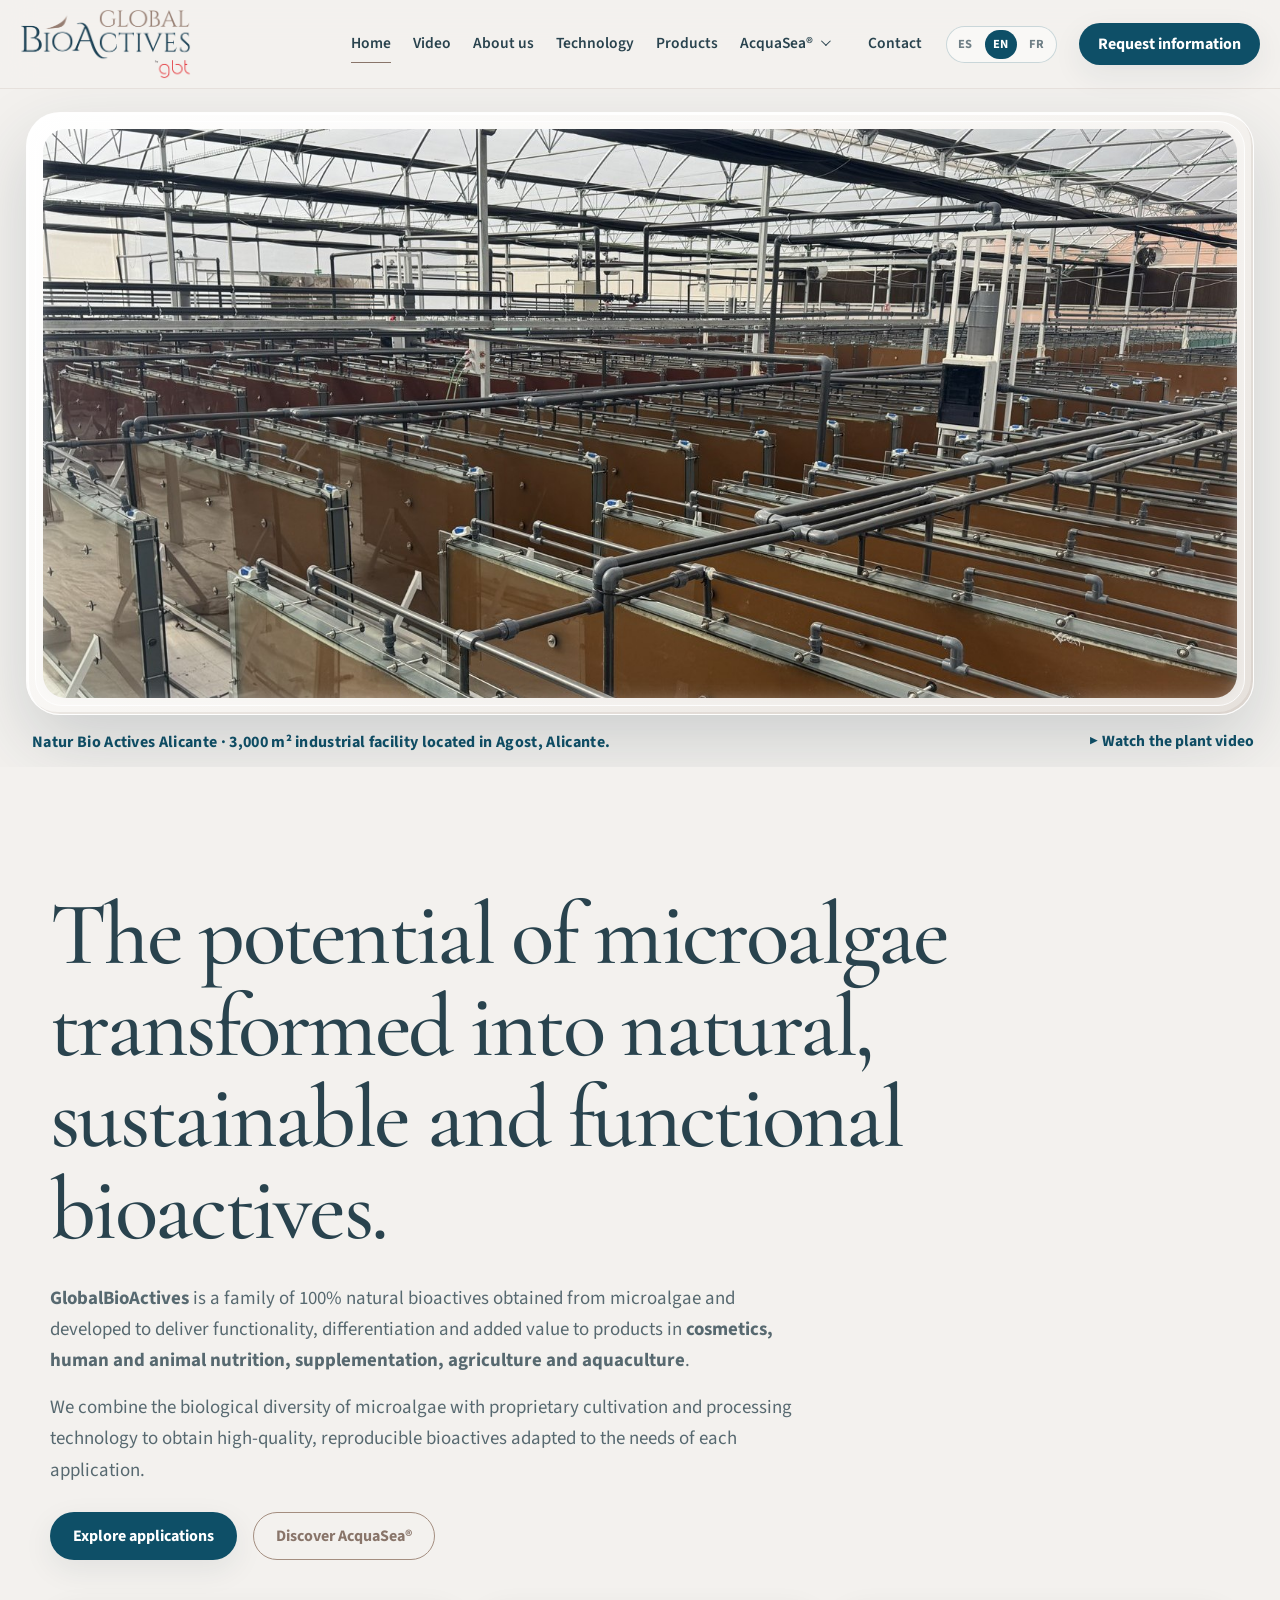
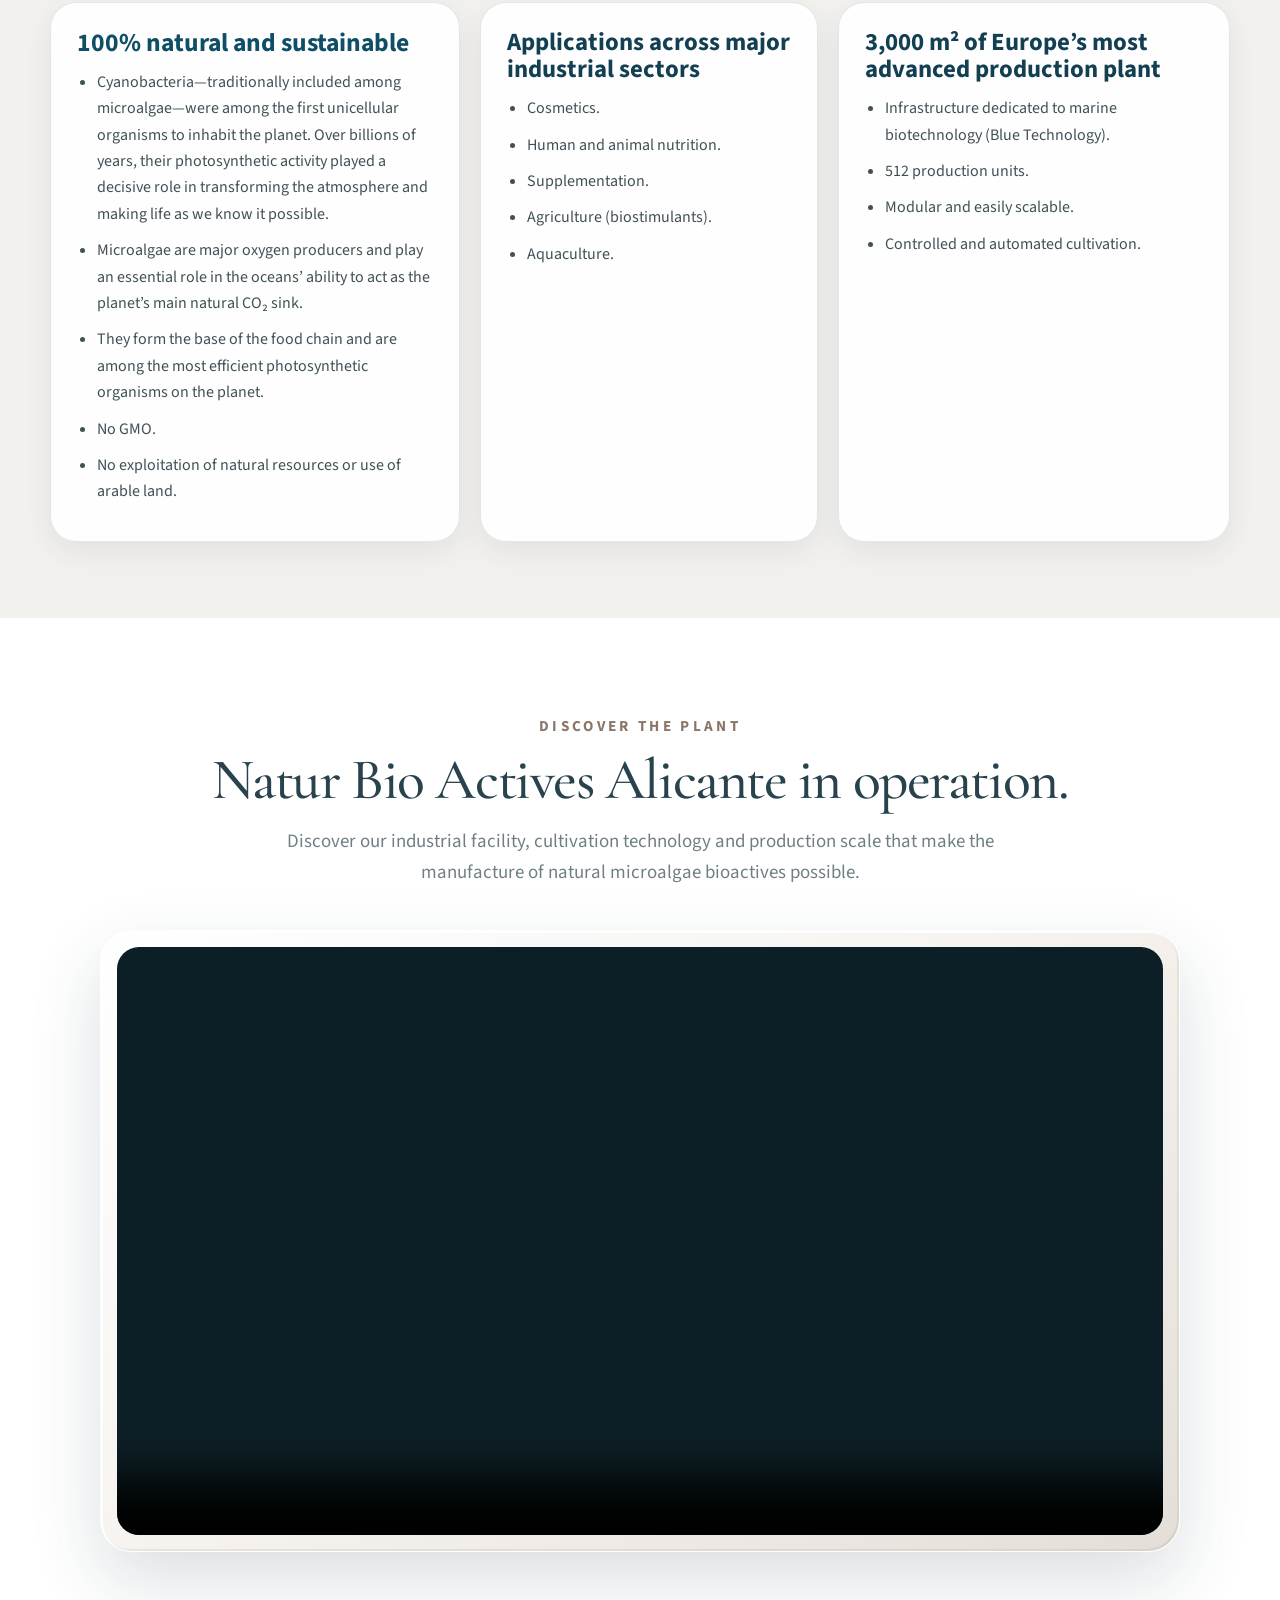
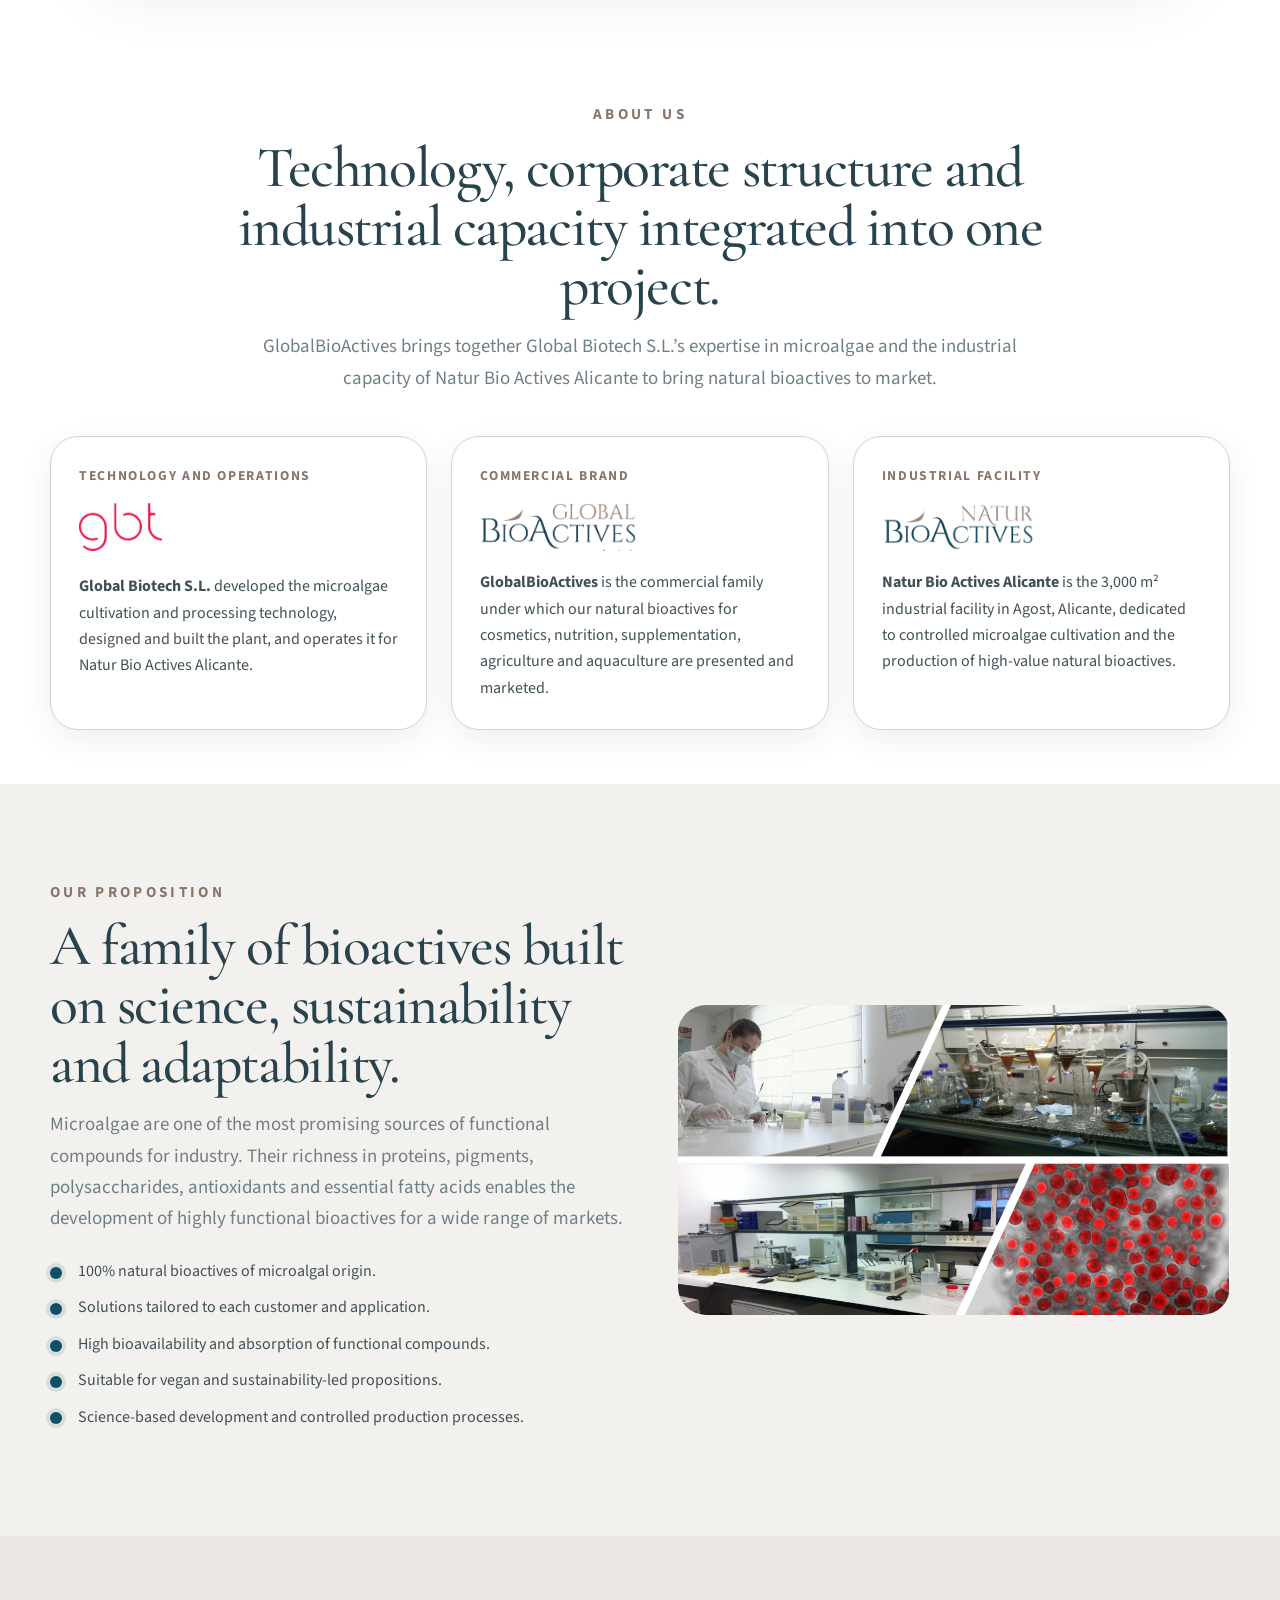
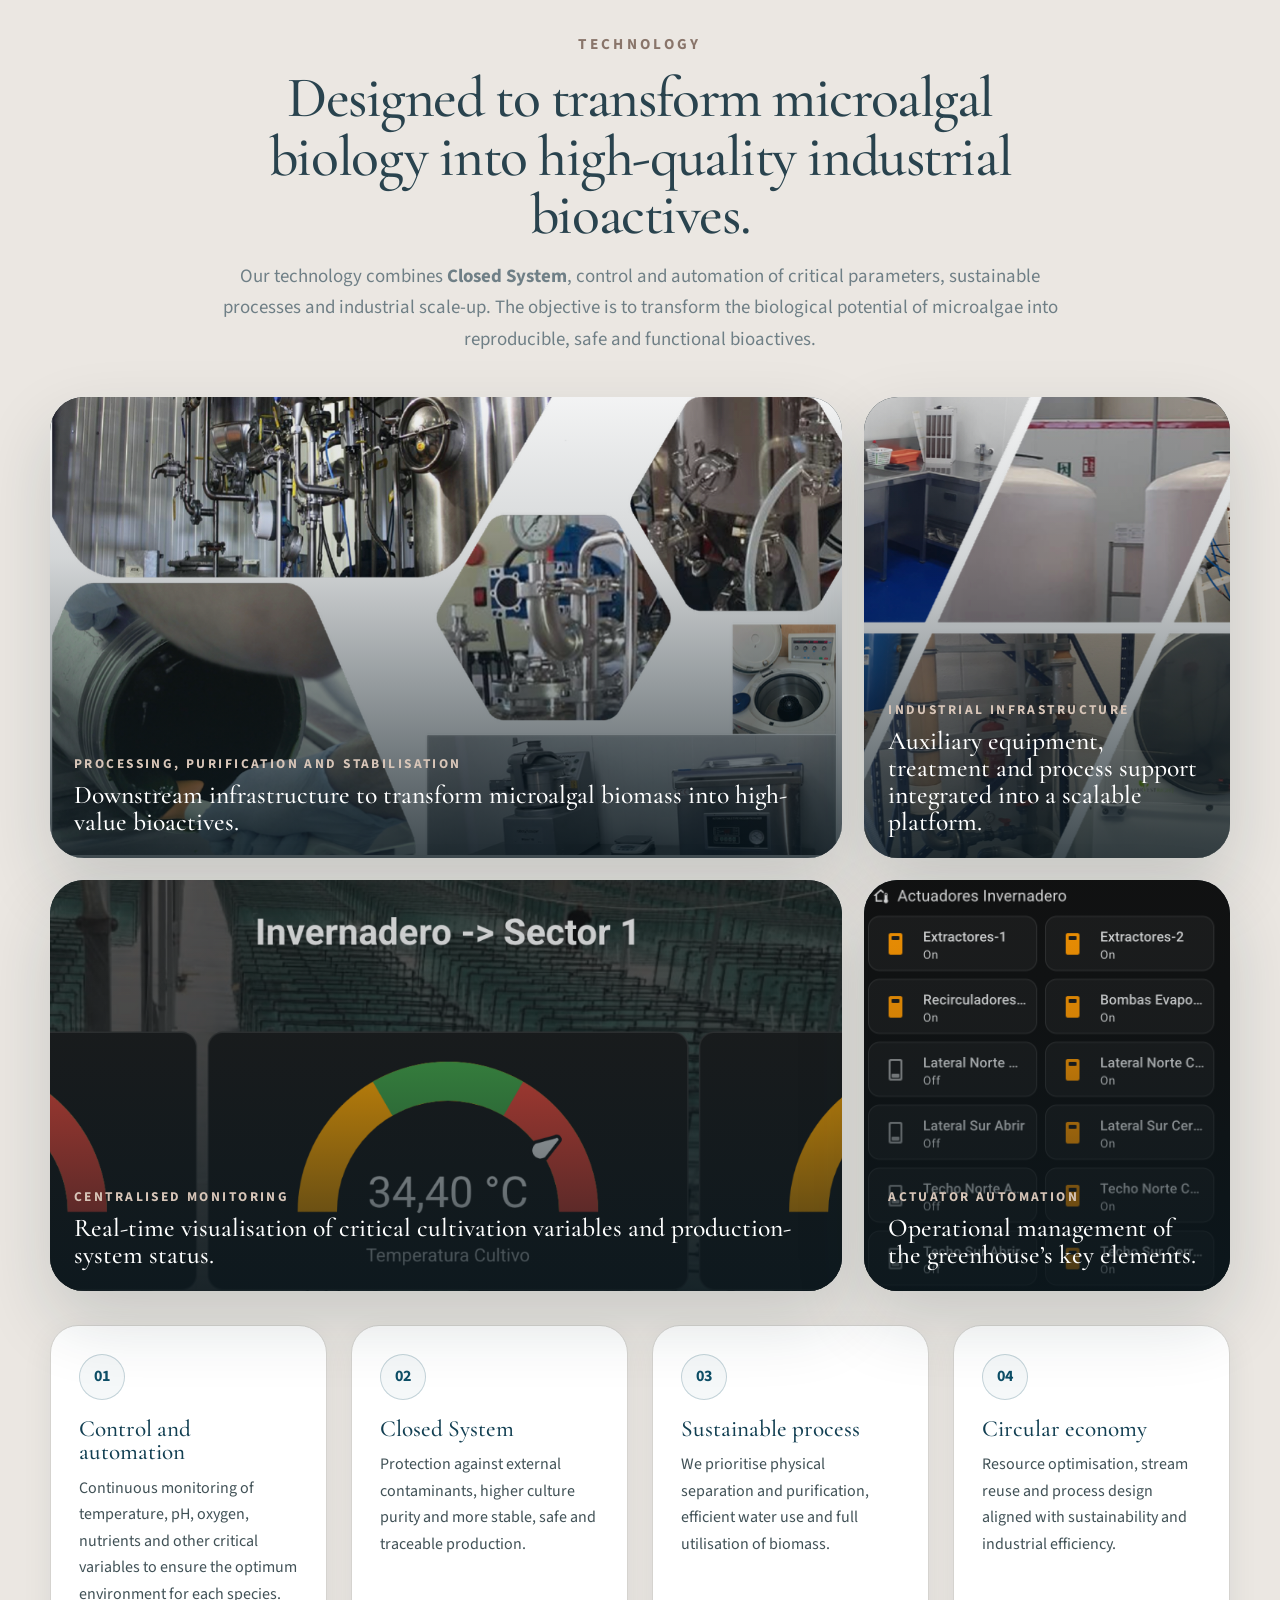
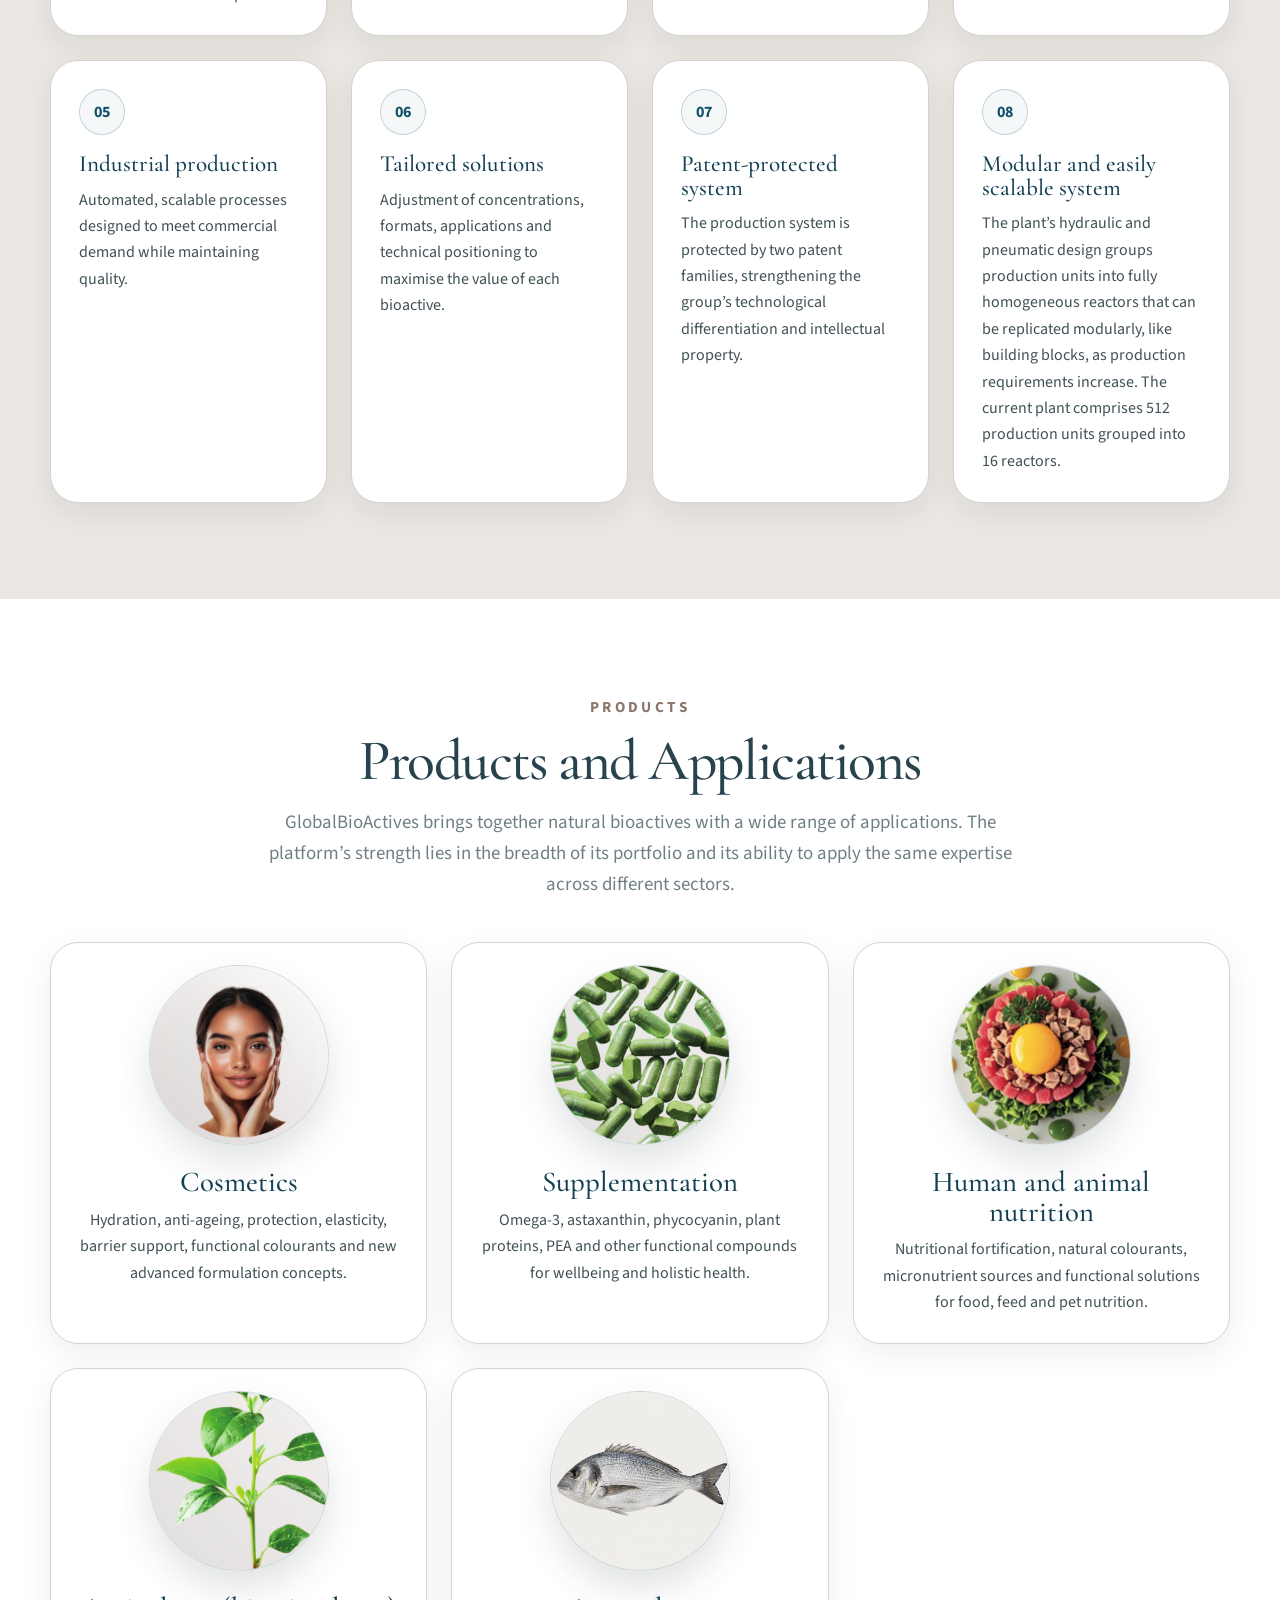
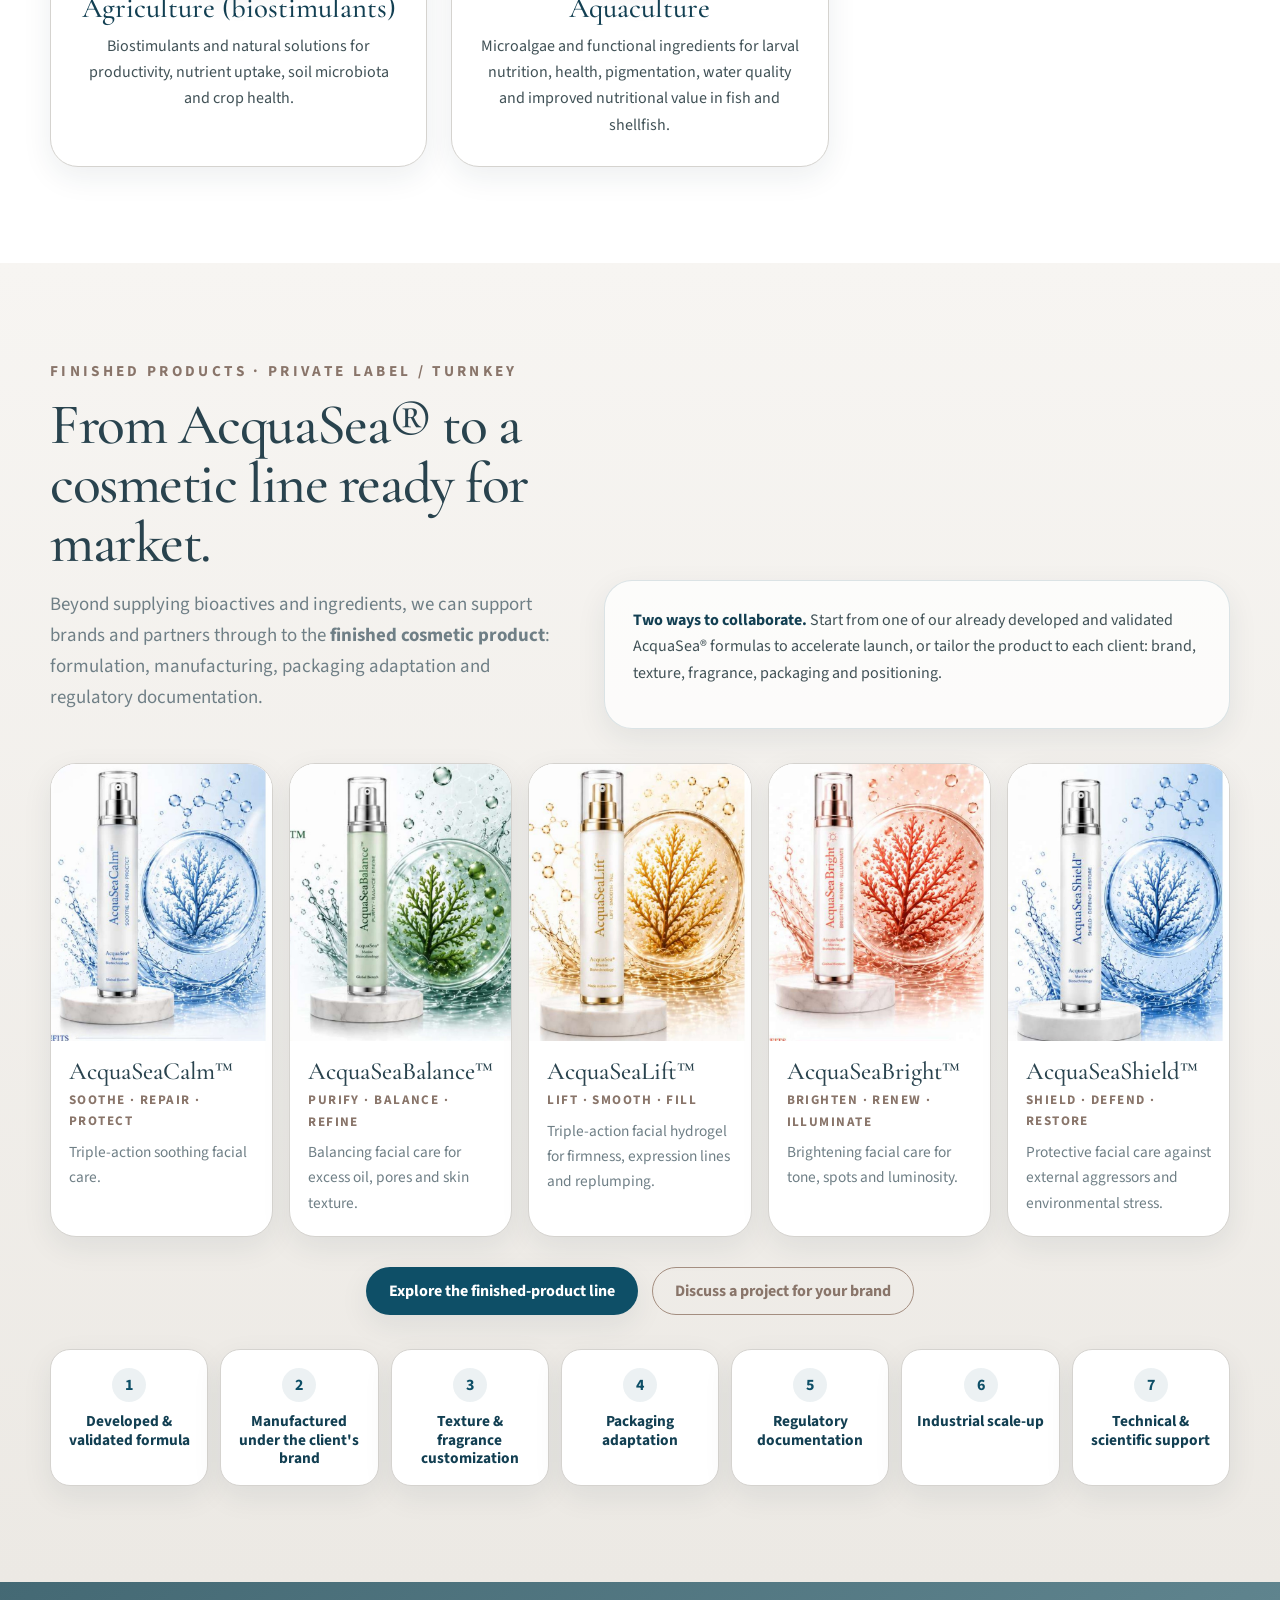
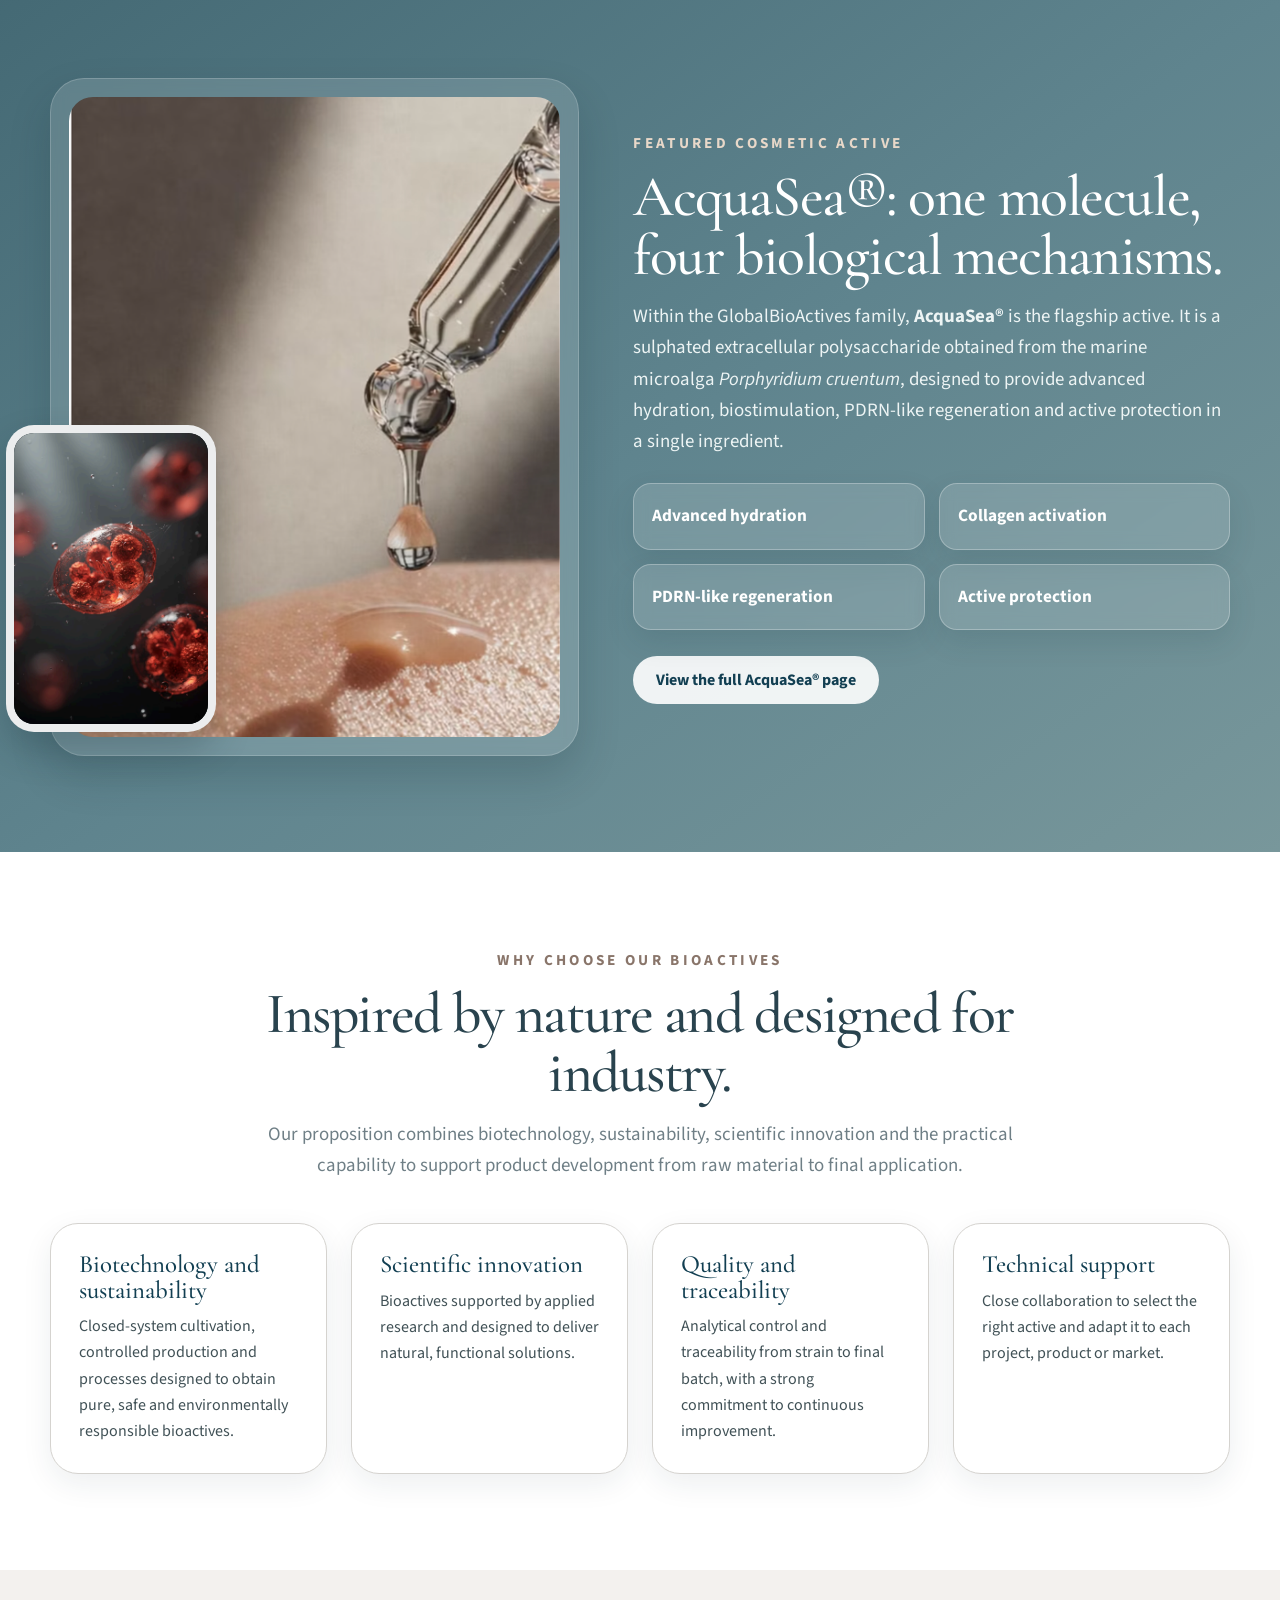
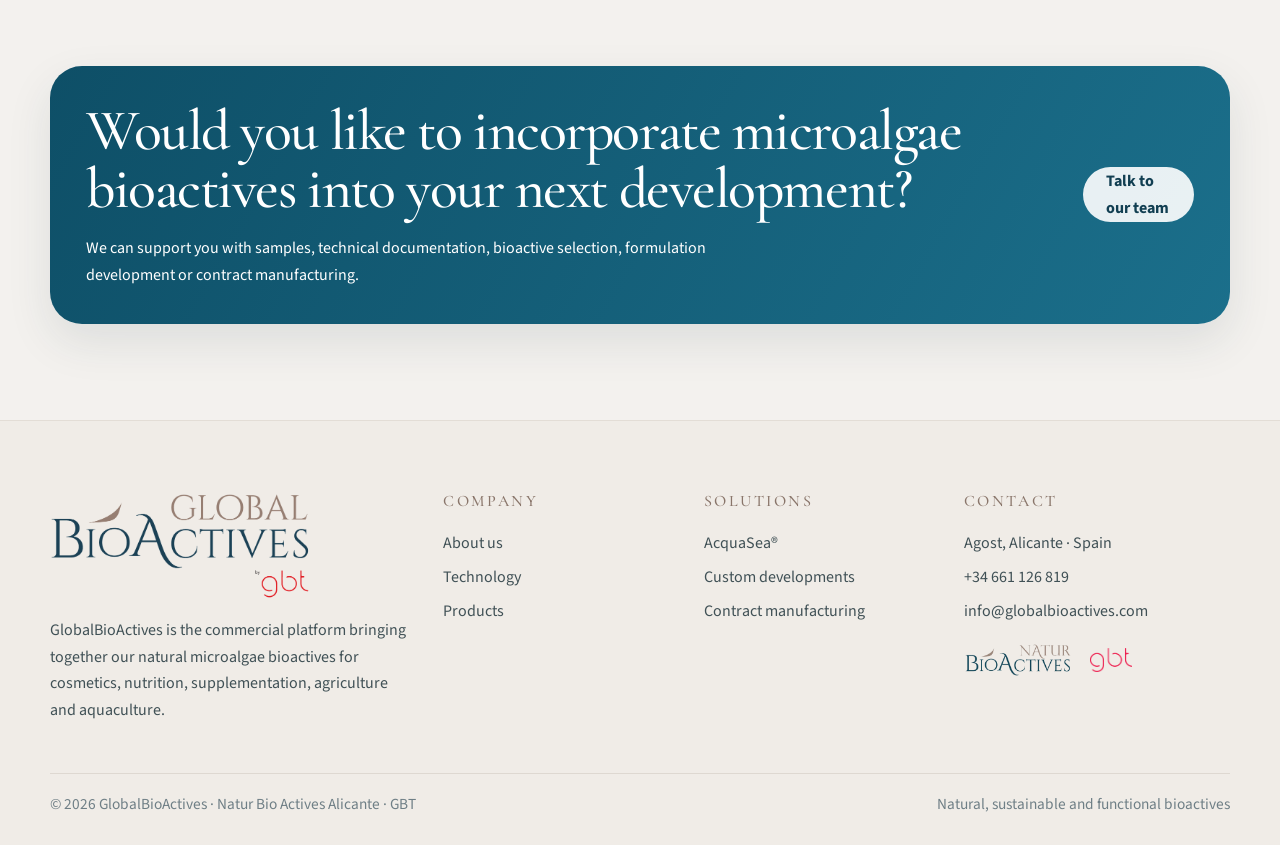
==== commit 18195e62: "Update website to v27." ====
--- a/en/index.html
+++ b/en/index.html
@@ -93,13 +93,13 @@
 <div class="section-head center">
 <div class="eyebrow">About us</div>
 <h2>Technology, corporate structure and industrial capacity integrated into one project.</h2>
-<p class="lead">GlobalBioActives brings together intellectual property, specialised microalgae expertise, operating capability and its own industrial facility. The structure clearly shows the role of each entity.</p>
-</div>
-<div class="brand-ecosystem four-up brand-ordered">
+<p class="lead">GlobalBioActives brings together Global Biotech S.L.’s expertise in microalgae and the industrial capacity of Natur Bio Actives Alicante to bring natural bioactives to market.</p>
+</div>
+<div class="brand-ecosystem brand-ordered">
 <article class="brand-card">
-<div class="mini-label">Holding company and intellectual property</div>
-<div class="text-logo">NBA Biotech Limited</div>
-<p><strong>NBA Biotech Limited</strong> is the group’s parent and holding company. It owns the patents and intellectual property, oversees the other companies and coordinates the group’s activities.</p>
+<div class="mini-label">Technology and operations</div>
+<img alt="Global Biotech S.L." class="logo-gbt" src="../assets/logo-gbt.png"/>
+<p><strong>Global Biotech S.L.</strong> developed the microalgae cultivation and processing technology, designed and built the plant, and operates it for Natur Bio Actives Alicante.</p>
 </article>
 <article class="brand-card">
 <div class="mini-label">Commercial brand</div>
@@ -110,11 +110,6 @@
 <div class="mini-label">Industrial facility</div>
 <img alt="Natur BioActives" src="../assets/logo-naturbioactives.png"/>
 <p><strong>Natur Bio Actives Alicante</strong> is the 3,000 m² industrial facility in Agost, Alicante, dedicated to controlled microalgae cultivation and the production of high-value natural bioactives.</p>
-</article>
-<article class="brand-card">
-<div class="mini-label">Technology and operations</div>
-<img alt="GBT" class="logo-gbt" src="../assets/logo-gbt.png"/>
-<p><strong>Global Biotech S.L.</strong> is the technology company that developed the cultivation and processing technology, designed and built the plant, and operates it for NBA Biotech.</p>
 </article>
 </div>
 </div>
--- a/styles.css
+++ b/styles.css
@@ -164,7 +164,7 @@
 .footer-bottom{margin-top:34px;padding-top:18px;border-top:1px solid rgba(165,149,138,.24);display:flex;justify-content:space-between;gap:16px;flex-wrap:wrap;color:var(--muted);font-size:.96rem}
 
 @media (max-width: 1050px){
-  .hero-grid,.brand-ecosystem,.grid-4,.grid-3,.contact-layout,.footer-grid,.metric-grid,.stat-row{grid-template-columns:repeat(2,1fr)}
+  .hero-grid,.grid-4,.grid-3,.contact-layout,.footer-grid,.metric-grid,.stat-row{grid-template-columns:repeat(2,1fr)}
   .split,.split.reverse{grid-template-columns:1fr}
 }
 @media (max-width: 900px){
@@ -256,7 +256,6 @@
 .photo-caption{position:absolute;left:max(28px,calc((100vw - var(--max))/2));bottom:34px;background:rgba(243,241,238,.92);backdrop-filter:blur(10px);border-radius:20px;padding:18px 22px;box-shadow:var(--shadow);max-width:420px}
 .photo-caption span{display:block;text-transform:uppercase;letter-spacing:.16em;font-size:.82rem;color:var(--taupe-deep);font-weight:700;margin-bottom:5px}
 .photo-caption strong{font-family:"Cormorant Garamond",Georgia,serif;font-size:1.8rem;line-height:1.05;color:var(--teal-deep)}
-.brand-ecosystem.four-up{grid-template-columns:repeat(2,1fr)}
 .brand-card{min-height:285px}
 .brand-card img{max-width:100%}
 .image-frame img{min-height:420px}
@@ -273,7 +272,8 @@
   .hero-inner{padding:64px 0 56px}
   .hero-summary{grid-template-columns:1fr}
   .summary-card-wide{grid-column:auto}
-  .brand-ecosystem.four-up{grid-template-columns:1fr}
+  .brand-ecosystem.brand-ordered{grid-template-columns:1fr}
+  .brand-ordered .brand-card{min-height:0}
 }
 @media(max-width:600px){
   .logo img{width:175px;height:52px}
@@ -440,8 +440,14 @@
 .summary-card h3{font-size:1.55rem}
 .summary-card ul{margin:0;padding-left:20px}
 .summary-card li{margin:7px 0}
-.brand-ecosystem.brand-ordered .brand-card img{height:48px}
-.brand-ecosystem.brand-ordered .brand-card img.logo-gbt{height:22px;width:auto;max-width:140px}
+.brand-ordered .brand-card .mini-label{letter-spacing:.12em}
+.brand-ordered .brand-card img{
+  display:block;
+  height:48px;
+  width:100%;
+  max-width:220px;
+  object-position:left center;
+}
 #tecnologia .section-head .lead{max-width:950px}
 .applications-grid{display:grid;grid-template-columns:repeat(3,1fr);gap:24px}
 .app-card{text-align:center;padding-top:22px}
@@ -507,10 +513,9 @@
   object-position:center center;
   display:block;
 }
-.brand-card img.logo-gbt,
-.brand-ecosystem.brand-ordered .brand-card img.logo-gbt{
-  height:32px !important;
-  width:auto;
+.brand-ordered .brand-card img.logo-gbt{
+  height:48px;
+  width:100%;
   max-width:180px;
 }
 .logo-showcase img.logo-gbt,
